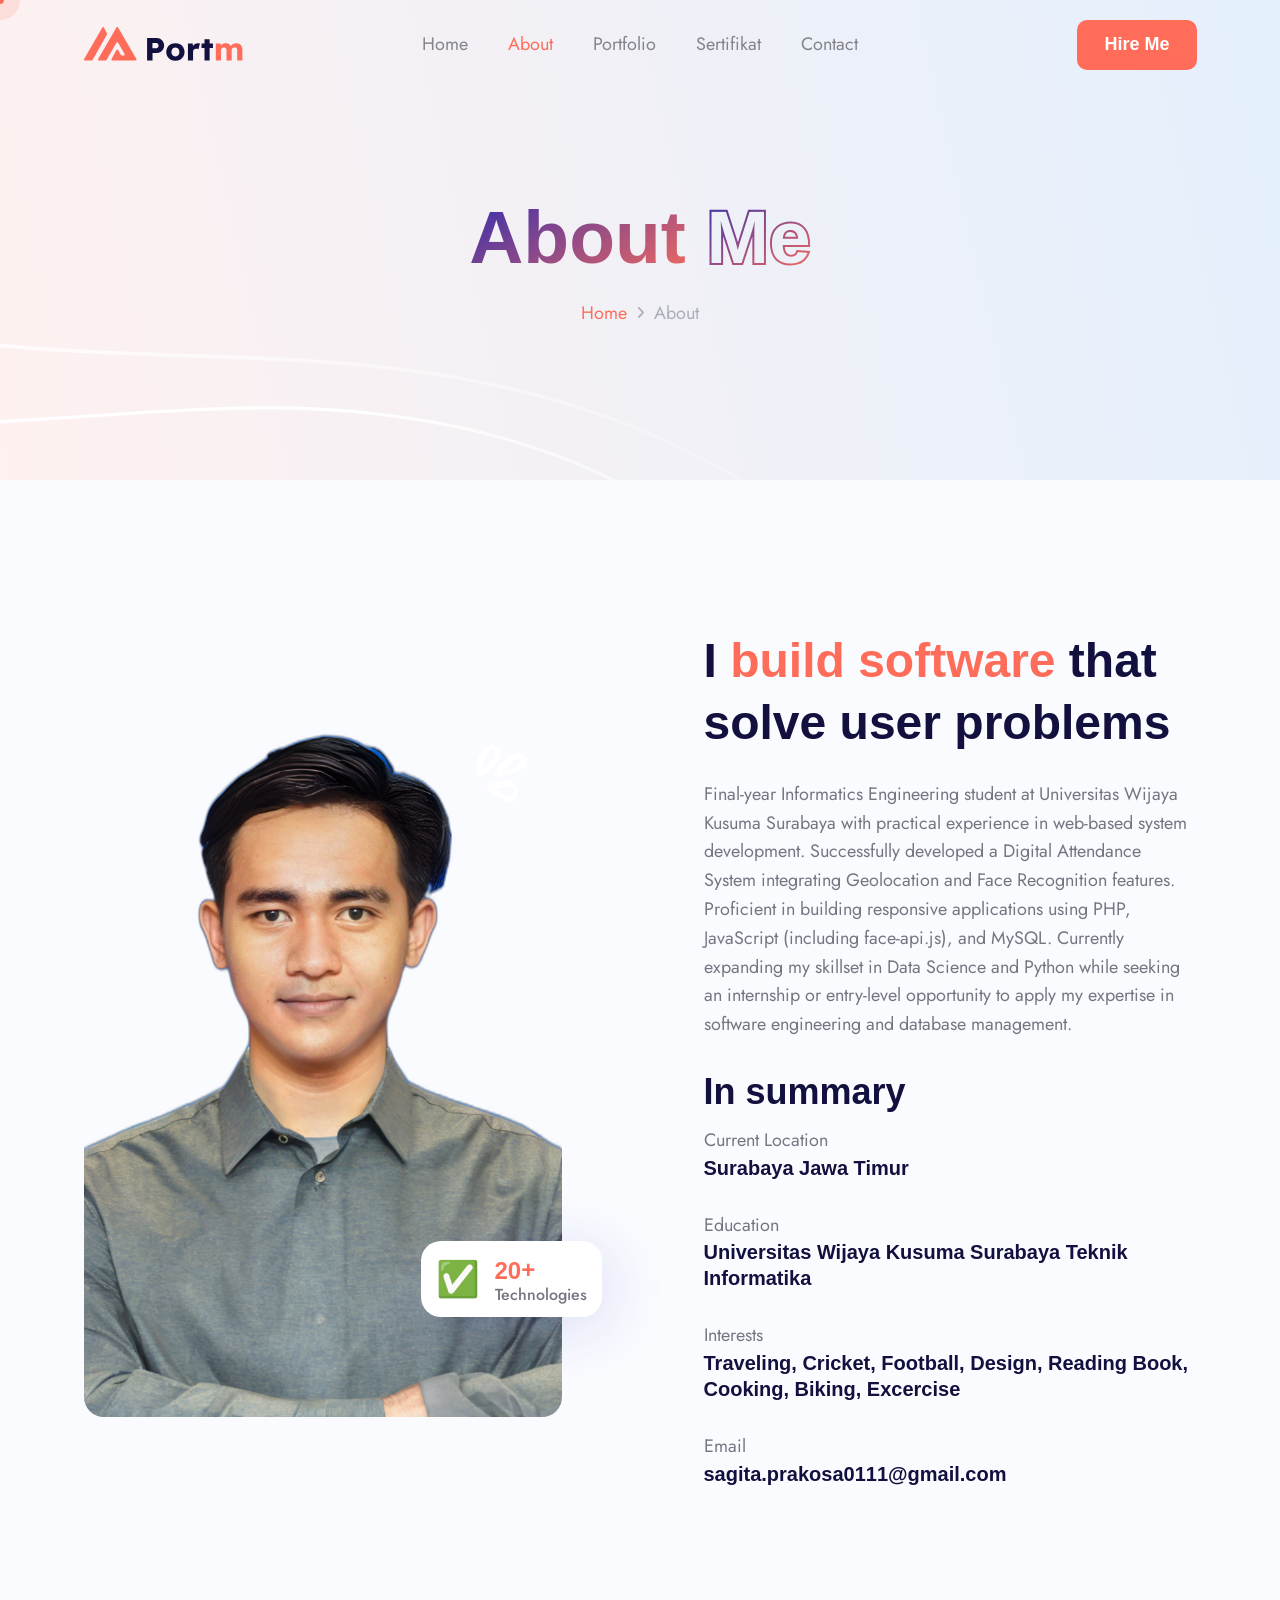
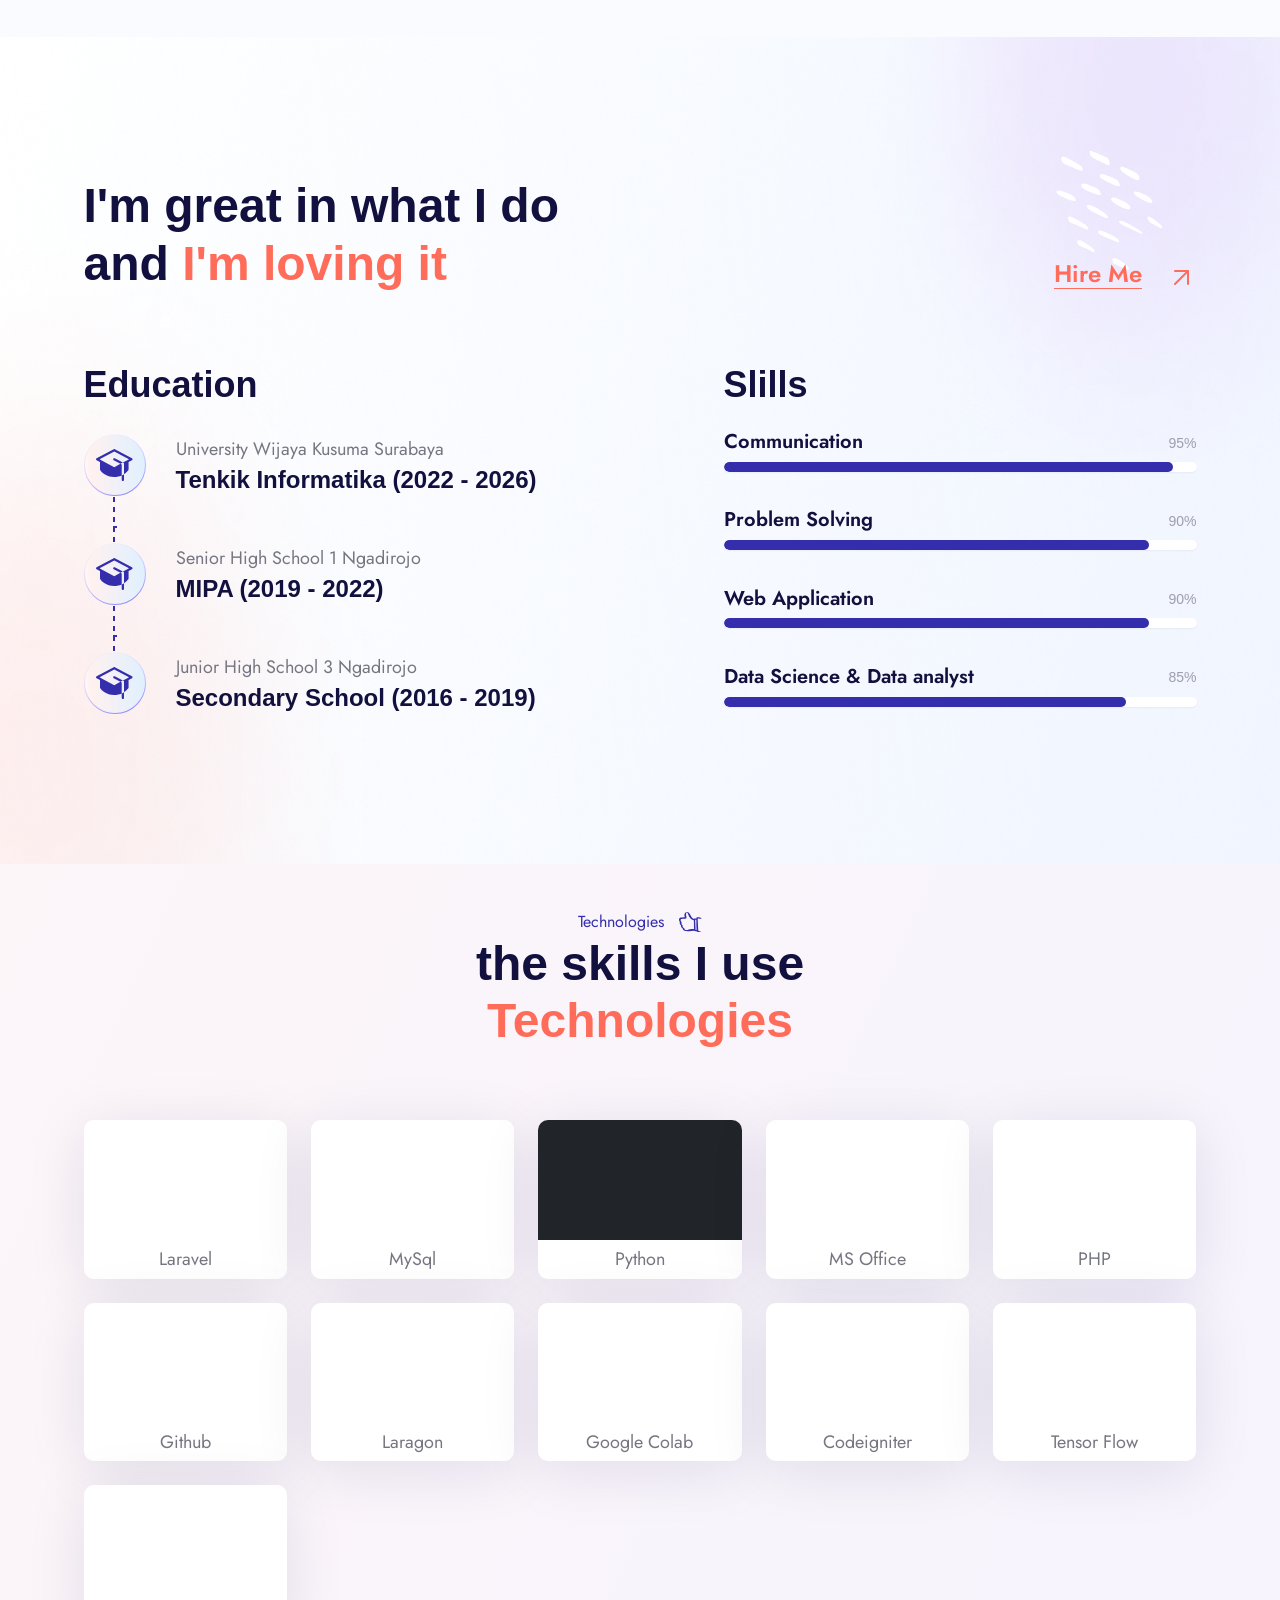
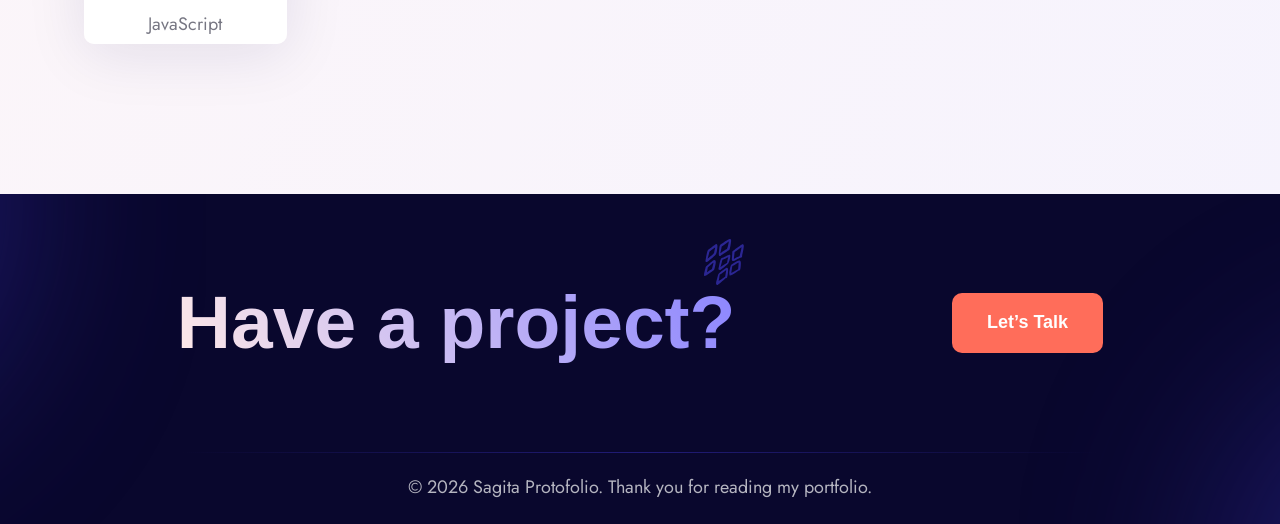
==== about-v2.html @ 810d2518 "Fix upload portofolio final" ====
<!DOCTYPE html>
<html class="no-js" lang="en">
<head>
  <!-- Meta Tags -->
  <meta charset="utf-8">
  <meta http-equiv="x-ua-compatible" content="ie=edge">
  <meta name="viewport" content="width=device-width, initial-scale=1">
  <meta name="author" content="Laralink">
  <!-- Favicon Icon -->
  <link rel="icon" href="assets/img/favicon.png">
  <!-- Site Title -->
  <title>Portm - About Me Developer</title>
  <link rel="stylesheet" href="assets/css/plugins/bootstrap.min.css">
  <link rel="stylesheet" href="assets/css/plugins/fontawesome.min.css">
  <link rel="stylesheet" href="assets/css/plugins/odometer-theme-default.css">
  <link rel="stylesheet" href="assets/css/plugins/select2.min.css">
  <link rel="stylesheet" href="assets/css/plugins/animate.css">
  <link rel="stylesheet" href="assets/css/style.css">
</head>

<body>
  <div class="cs_preloader cs_center">
    <div class="cs_preloader_in"></div>
  </div>
  <!-- Start Header Section -->
  <header class="cs_site_header cs_style_1 cs_sticky_header cs_color_2">
    <div class="cs_main_header">
      <div class="container">
        <div class="cs_main_header_in">
          <div class="cs_main_header_left">
            <a class="cs_site_branding" href="index.html">
              <img src="assets/img/logo2.svg" alt="Logo">
            </a>
          </div>
          <div class="cs_main_header_center">
            <div class="cs_nav">
              <ul class="cs_nav_list">
                <li class="menu-item-has-children"><a href="index.html">Home</a>
                  
                </li>
                <li class="active menu-item-has-children"><a href="about-v2.html">About</a>
                  
                </li>
                <li class="menu-item-has-children"><a href="portfolio.html">Portfolio</a>
                 
                </li>
                
                <li class="menu-item-has-children"><a href="blog.html">Sertifikat</a>
                  
                </li>
                <li> <a href="contact.html">Contact</a></li>
              </ul>
            </div>
          </div>
          <div class="cs_main_header_right">
            <a href="contact.html" class="cs_btn cs_style_1 cs_primary_font"><span>Hire Me</span></a>
          </div>
        </div>
      </div>
    </div>
  </header>
  <!-- End Header Section -->

  <!-- Main content inside start-->
  <main>
    <!-- Start Hero Section -->
    <section class="cs_hero cs_style_3 cs_filled_bg cs_center text-center" data-src="assets/img/bg/hero_bg_4.svg">
      <div class="container">
        <div class="cs_height_45 cs_height_lg_45"></div>
        <h1 class="cs_hero_title cs_font_92 cs_black wow fadeInUp" data-wow-duration="0.8s" data-wow-delay="0.2s"><span class="cs_gradient_text">About </span><span
            class="cs_gradient_border_text">Me</span></h1>
        <ol class="breadcrumb">
          <li class="breadcrumb-item"><a href="index.html">Home</a></li>
          <li class="breadcrumb-item active">About</li>
        </ol>
      </div>
    </section>
    <!-- Start Hero Section -->

    <!-- Start About Section -->
    <section class="position-relative">
      <div class="cs_height_150 cs_height_lg_80"></div>
      <div class="container">
        <div class="row align-items-center">
          <div class="col-lg-6">
            <div class="cs_pr_65">
              <div class="cs_image_box cs_style_3 position-relative">
                <div class="cs_imagebox_shape_about_2 position-absolute">
                  <img src="assets/img/about_shape_3.svg" alt="">
                </div>
                <div class="cs_image_wrap cs_radius_20 overflow-hidden">
                  <img class="w-100" src="assets/img/hero/sagita.png" width="390" height="550" alt="about_2_image">
                </div>
                <div
                  class="cs_happy_client position-absolute cs_white_bg d-flex align-items-center cs_radius_20 cs_gap_15">
                  <p class="mb-0 cs_emoji_text">✅</p>
                  <div>
                    <h3 class="mb-0 cs_font_24 cs_semi_bold cs_accent_color">
                      <span class="odometer" data-count-to="20"></span>+
                    </h3>
                    <p class="mb-0 cs_font_16 cs_medium">Technologies</p>
                  </div>
                </div>
              </div>
            </div>
            <div class="cs_height_lg_40"></div>
          </div>
          <div class="col-lg-6">
            <div class="cs_about cs_style_1 cs_pl_50">
              <h3 class="cs_about_title cs_font_48 cs_semi_bold">I <span class="cs_accent_color">build software</span>
                that solve user problems</h3>
              <p class="cs_about_text">Final-year Informatics Engineering student at Universitas Wijaya Kusuma Surabaya with practical experience in web-based system development. Successfully developed a Digital Attendance System integrating Geolocation and Face Recognition features. 
                  Proficient in building responsive applications using PHP, JavaScript (including face-api.js), and MySQL.
                  Currently expanding my skillset in Data Science and Python while seeking an internship or entry-level opportunity to apply my expertise in software engineering and database management. </p>
              <h4 class="cs_about_subtitle cs_font_36 cs_semi_bold">In summary</h4>
              <ul class="cs_mp_0 cs_about_summary_list">
                <li>
                  <p class="m-0 text-capitalize">current location</p>
                  <h5 class="cs_font_20 m-0 cs_semi_bold">Surabaya Jawa Timur</h5>
                </li>
                <li>
                  <p class="m-0 text-capitalize">Education</p>
                  <h5 class="cs_font_20 m-0 cs_semi_bold">Universitas Wijaya Kusuma Surabaya Teknik Informatika</h5>
                </li>
                <li>
                  <p class="m-0 text-capitalize">Interests</p>
                  <h5 class="cs_font_20 m-0 cs_semi_bold">Traveling, Cricket, Football, Design, Reading Book, Cooking, Biking, Excercise</h5>
                </li>
                <li>
                  <p class="m-0 text-capitalize">email</p>
                  <h5 class="cs_font_20 m-0 cs_semi_bold wow fadeInLeft" data-wow-duration="0.8s" data-wow-delay="0.2s">sagita.prakosa0111@gmail.com</h5>
                </li>
              </ul>
            </div>
          </div>
        </div>
      </div>
      <div class="cs_height_150 cs_height_lg_80"></div>
    </section>
    <!-- End About Section -->

    <!-- Start Slill and Education Section -->
    <section class="cs_100_bg position-relative" data-src="assets/img/bg/ed_and_skill_bg.png">
      <div class="cs_slill_shape_1 position-absolute">
        <img src="assets/img/skills_shape_1.svg" alt="skill and education ">
      </div>
      <div class="cs_height_140 cs_height_lg_80"></div>
      <div class="container">
        <div>
          <div class="d-lg-flex justify-content-between">
            <div class="cs_section_heading cs_style_1">
              <h2 class="cs_section_title cs_font_48 cs_semi_bold wow fadeInUp" data-wow-duration="0.8s" data-wow-delay="0.2s">I'm great in what I do<br> and <span
                  class="cs_accent_color">I'm loving it</span>
              </h2>
            </div>
            <div class="align-self-end">
              <div class="cs_height_25 cs_height_lg_25"></div>
              <a class="cs_portfolio_text_btn d-inline-flex cs_gap_25 align-items-center cs_font_24 cs_accent_color cs_semi_bold"
                href="contact.html">
                <span class="cs_text_btn">Hire Me</span>
                <span class="cs_circle_btn cs_style_1 cs_accent_color cs_center rounded-circle">
                  <svg width="15" height="15" viewBox="0 0 15 15" fill="none" xmlns="http://www.w3.org/2000/svg">
                    <path d="M1 14L14 1" stroke="currentColor" stroke-width="2" stroke-linecap="round"
                      stroke-linejoin="round" />
                    <path d="M1 1H14V14" stroke="currentColor" stroke-width="2" stroke-linecap="round"
                      stroke-linejoin="round" />
                  </svg>
                  <svg width="15" height="15" viewBox="0 0 15 15" fill="none" xmlns="http://www.w3.org/2000/svg">
                    <path d="M1 14L14 1" stroke="currentColor" stroke-width="2" stroke-linecap="round"
                      stroke-linejoin="round" />
                    <path d="M1 1H14V14" stroke="currentColor" stroke-width="2" stroke-linecap="round"
                      stroke-linejoin="round" />
                  </svg>
                </span>
              </a>
            </div>
          </div>
          <div class="cs_height_70 cs_height_lg_40"></div>
        </div>
        <div class="row">
          <div class="col-lg-6">
            <div class="cs_education_wrap">
              <h3 class="cs_font_36 mb-0">Education</h3>
              <div class="cs_height_25 cs_height_lg_15"></div>
              <div class="cs_iconbox cs_style_3 d-flex align-items-center">
                <div class="cs_iconbox_icon cs_accent_color_2 cs_filled_bg cs_center"
                  data-src="assets/img/bg/iconbox_bg_3.svg">
                  <svg width="37" height="32" viewBox="0 0 37 32" fill="none" xmlns="http://www.w3.org/2000/svg">
                    <path
                      d="M25.7148 26.5142C26.5064 26.1679 27.2705 25.762 28.0006 25.2999V30.8571C28.0006 31.1602 27.8802 31.4509 27.6659 31.6653C27.4515 31.8796 27.1608 32 26.8577 32C26.5546 32 26.2639 31.8796 26.0496 31.6653C25.8353 31.4509 25.7148 31.1602 25.7148 30.8571V26.5142ZM17.2719 9.74253C17.1334 10.0126 17.1052 10.3258 17.1932 10.6163C17.2811 10.9068 17.4783 11.1518 17.7433 11.2997L24.4291 14.8569L26.8577 13.5569L18.829 9.2711C18.559 9.13267 18.2457 9.10445 17.9553 9.19239C17.6648 9.28033 17.4198 9.47755 17.2719 9.74253ZM35.9721 9.2711L18.829 0.128104C18.6605 0.0438581 18.4746 0 18.2862 0C18.0977 0 17.9119 0.0438581 17.7433 0.128104L0.600192 9.2711C0.418457 9.37089 0.266872 9.51768 0.161288 9.69611C0.0557045 9.87454 0 10.0781 0 10.2854C0 10.4927 0.0557045 10.6962 0.161288 10.8747C0.266872 11.0531 0.418457 11.1999 0.600192 11.2997L4.00024 13.0997V20.2141C3.99809 20.7046 4.15889 21.182 4.45739 21.5713C5.58598 23.0856 9.9289 27.9999 18.2862 27.9999C20.8397 28.0212 23.3697 27.5104 25.7148 26.4999V15.5426L24.4291 14.8569L18.2862 18.1284L5.68598 11.414L3.57166 10.2854L18.2862 2.44242L33.0007 10.2854L30.8863 11.414L26.8577 13.5569L27.4006 13.8426C27.5938 13.9542 27.7521 14.1174 27.8577 14.314C27.9527 14.4791 28.0021 14.6665 28.0006 14.8569V25.2999C29.5792 24.3068 30.9717 23.0448 32.1149 21.5713C32.4134 21.182 32.5742 20.7046 32.5721 20.2141V13.0997L35.9721 11.2997C36.1539 11.1999 36.3055 11.0531 36.411 10.8747C36.5166 10.6962 36.5723 10.4927 36.5723 10.2854C36.5723 10.0781 36.5166 9.87454 36.411 9.69611C36.3055 9.51768 36.1539 9.37089 35.9721 9.2711Z"
                      fill="currentColor" />
                  </svg>
                </div>
                <div class="cs_iconbox_info">
                  <p class="cs_iconbox_text mb-0">University Wijaya Kusuma Surabaya </p>
                  <h3 class="cs_iconbox_title cs_font_24 cs_semi_bold mb-0">Tenkik Informatika (2022 - 2026)</h3>
                </div>
              </div>
              <div class="cs_iconbox cs_style_3 d-flex align-items-center">
                <div class="cs_iconbox_icon cs_accent_color_2 cs_filled_bg cs_center"
                  data-src="assets/img/bg/iconbox_bg_3.svg">
                  <svg width="37" height="32" viewBox="0 0 37 32" fill="none" xmlns="http://www.w3.org/2000/svg">
                    <path
                      d="M25.7148 26.5142C26.5064 26.1679 27.2705 25.762 28.0006 25.2999V30.8571C28.0006 31.1602 27.8802 31.4509 27.6659 31.6653C27.4515 31.8796 27.1608 32 26.8577 32C26.5546 32 26.2639 31.8796 26.0496 31.6653C25.8353 31.4509 25.7148 31.1602 25.7148 30.8571V26.5142ZM17.2719 9.74253C17.1334 10.0126 17.1052 10.3258 17.1932 10.6163C17.2811 10.9068 17.4783 11.1518 17.7433 11.2997L24.4291 14.8569L26.8577 13.5569L18.829 9.2711C18.559 9.13267 18.2457 9.10445 17.9553 9.19239C17.6648 9.28033 17.4198 9.47755 17.2719 9.74253ZM35.9721 9.2711L18.829 0.128104C18.6605 0.0438581 18.4746 0 18.2862 0C18.0977 0 17.9119 0.0438581 17.7433 0.128104L0.600192 9.2711C0.418457 9.37089 0.266872 9.51768 0.161288 9.69611C0.0557045 9.87454 0 10.0781 0 10.2854C0 10.4927 0.0557045 10.6962 0.161288 10.8747C0.266872 11.0531 0.418457 11.1999 0.600192 11.2997L4.00024 13.0997V20.2141C3.99809 20.7046 4.15889 21.182 4.45739 21.5713C5.58598 23.0856 9.9289 27.9999 18.2862 27.9999C20.8397 28.0212 23.3697 27.5104 25.7148 26.4999V15.5426L24.4291 14.8569L18.2862 18.1284L5.68598 11.414L3.57166 10.2854L18.2862 2.44242L33.0007 10.2854L30.8863 11.414L26.8577 13.5569L27.4006 13.8426C27.5938 13.9542 27.7521 14.1174 27.8577 14.314C27.9527 14.4791 28.0021 14.6665 28.0006 14.8569V25.2999C29.5792 24.3068 30.9717 23.0448 32.1149 21.5713C32.4134 21.182 32.5742 20.7046 32.5721 20.2141V13.0997L35.9721 11.2997C36.1539 11.1999 36.3055 11.0531 36.411 10.8747C36.5166 10.6962 36.5723 10.4927 36.5723 10.2854C36.5723 10.0781 36.5166 9.87454 36.411 9.69611C36.3055 9.51768 36.1539 9.37089 35.9721 9.2711Z"
                      fill="currentColor" />
                  </svg>
                </div>
                <div class="cs_iconbox_info">
                  <p class="cs_iconbox_text mb-0">Senior High School 1 Ngadirojo</p>
                  <h3 class="cs_iconbox_title cs_font_24 cs_semi_bold mb-0">MIPA (2019 - 2022)</h3>
                </div>
              </div>
              <div class="cs_iconbox cs_style_3 d-flex align-items-center">
                <div class="cs_iconbox_icon cs_accent_color_2 cs_filled_bg cs_center"
                  data-src="assets/img/bg/iconbox_bg_3.svg">
                  <svg width="37" height="32" viewBox="0 0 37 32" fill="none" xmlns="http://www.w3.org/2000/svg">
                    <path
                      d="M25.7148 26.5142C26.5064 26.1679 27.2705 25.762 28.0006 25.2999V30.8571C28.0006 31.1602 27.8802 31.4509 27.6659 31.6653C27.4515 31.8796 27.1608 32 26.8577 32C26.5546 32 26.2639 31.8796 26.0496 31.6653C25.8353 31.4509 25.7148 31.1602 25.7148 30.8571V26.5142ZM17.2719 9.74253C17.1334 10.0126 17.1052 10.3258 17.1932 10.6163C17.2811 10.9068 17.4783 11.1518 17.7433 11.2997L24.4291 14.8569L26.8577 13.5569L18.829 9.2711C18.559 9.13267 18.2457 9.10445 17.9553 9.19239C17.6648 9.28033 17.4198 9.47755 17.2719 9.74253ZM35.9721 9.2711L18.829 0.128104C18.6605 0.0438581 18.4746 0 18.2862 0C18.0977 0 17.9119 0.0438581 17.7433 0.128104L0.600192 9.2711C0.418457 9.37089 0.266872 9.51768 0.161288 9.69611C0.0557045 9.87454 0 10.0781 0 10.2854C0 10.4927 0.0557045 10.6962 0.161288 10.8747C0.266872 11.0531 0.418457 11.1999 0.600192 11.2997L4.00024 13.0997V20.2141C3.99809 20.7046 4.15889 21.182 4.45739 21.5713C5.58598 23.0856 9.9289 27.9999 18.2862 27.9999C20.8397 28.0212 23.3697 27.5104 25.7148 26.4999V15.5426L24.4291 14.8569L18.2862 18.1284L5.68598 11.414L3.57166 10.2854L18.2862 2.44242L33.0007 10.2854L30.8863 11.414L26.8577 13.5569L27.4006 13.8426C27.5938 13.9542 27.7521 14.1174 27.8577 14.314C27.9527 14.4791 28.0021 14.6665 28.0006 14.8569V25.2999C29.5792 24.3068 30.9717 23.0448 32.1149 21.5713C32.4134 21.182 32.5742 20.7046 32.5721 20.2141V13.0997L35.9721 11.2997C36.1539 11.1999 36.3055 11.0531 36.411 10.8747C36.5166 10.6962 36.5723 10.4927 36.5723 10.2854C36.5723 10.0781 36.5166 9.87454 36.411 9.69611C36.3055 9.51768 36.1539 9.37089 35.9721 9.2711Z"
                      fill="currentColor" />
                  </svg>
                </div>
                <div class="cs_iconbox_info">
                  <p class="cs_iconbox_text mb-0">Junior High School 3 Ngadirojo</p>
                  <h3 class="cs_iconbox_title cs_font_24 cs_semi_bold mb-0">Secondary School (2016 - 2019)</h3>
                </div>
              </div>
            </div>
            <div class="cs_height_lg_40"></div>
          </div>
          
          <div class="col-lg-6">
            <div class="cs_slill_wrap cs_pl_70">
              <h3 class="cs_font_36 mb-0">Slills</h3>
              <div class="cs_height_25 cs_height_lg_15"></div>
              <div class="cs_progressbar cs_style_2">
                <div class="label cs_font_20 cs_semi_bold">Communication</div>
                <h3 class="cs_progressbar_head cs_ternary_color cs_normal cs_font_14 text-end">95%</h3>
                <div class="cs_progress" data-progress="95">
                  <div class="cs_progress_in"></div>
                </div>
              </div>
              <div class="cs_progressbar cs_style_2">
                <div class="label cs_font_20 cs_semi_bold">Problem Solving</div>
                <h3 class="cs_progressbar_head cs_ternary_color cs_normal cs_font_14 text-end">90%</h3>
                <div class="cs_progress" data-progress="90">
                  <div class="cs_progress_in"></div>
                </div>
              </div>
              <div class="cs_progressbar cs_style_2">
                <div class="label cs_font_20 cs_semi_bold">Web Application</div>
                <h3 class="cs_progressbar_head cs_ternary_color cs_normal cs_font_14 text-end">90%</h3>
                <div class="cs_progress" data-progress="90">
                  <div class="cs_progress_in"></div>
                </div>
              </div>
              <div class="cs_progressbar cs_style_2">
                <div class="label cs_font_20 cs_semi_bold">Data Science & Data analyst</div>
                <h3 class="cs_progressbar_head cs_ternary_color cs_normal cs_font_14 text-end">85%</h3>
                <div class="cs_progress" data-progress="85">
                  <div class="cs_progress_in"></div>
                </div>
              </div>
            </div>
          </div>
        </div>
      </div>
      <div class="cs_height_150 cs_height_lg_80"></div>
    </section>
    <!-- End Slill and Education Section -->

    <!-- Start Testimonial Section -->
    <!-- <section class="position-relative">
      <div class="cs_height_145 cs_height_lg_80"></div>
      <div class="container">
        <div class="d-md-flex justify-content-between">
          <div class="cs_section_heading cs_style_1">
            <p class="cs_section_subtitle cs_accent_color_2 cs_font_16 wow fadeInLeft" data-wow-duration="0.8s" data-wow-delay="0.2s">
              <span>Testmonials</span>
              <svg width="21" height="20" viewBox="0 0 21 20" fill="none" xmlns="http://www.w3.org/2000/svg">
                <path fill-rule="evenodd" clip-rule="evenodd"
                  d="M6.32185 0.162195C5.92711 0.458249 6.20673 1.29707 6.83174 1.70825C7.35805 2.05365 9.61133 2.16878 11.2561 1.95496C15.7627 1.34641 18.2298 2.57997 17.9831 5.2938C17.6377 9.27408 17.5719 12.0866 17.8186 13.4353C18.0982 14.9978 18.0653 14.8826 17.539 14.4879C17.0292 14.1096 15.8614 13.3366 15.2035 12.9254C14.6607 12.5965 13.7232 12.1195 13.5423 12.728C13.2462 13.7313 12.358 15.2774 11.5686 16.33C9.77579 18.7149 6.32185 19.2577 3.36131 18.7478C2.11131 18.534 2.07841 18.1063 2.12775 17.1688C2.29223 13.8136 2.52246 4.86616 2.9172 2.97471C3.11457 2.02076 3.34485 1.85628 4.08498 1.64246C5.38433 1.28062 4.4962 0.655619 2.96659 0.836541C1.89751 0.968121 1.28895 1.36286 0.910659 2.76089C0.334999 4.9484 0.400789 8.92867 0.0060502 17.0702C-0.0926344 18.9781 1.02579 19.636 2.63764 19.8004C3.59159 19.8991 5.03895 19.932 7.47317 19.9649C10.4995 19.9978 12.0126 20.0471 13.0324 19.8991C14.1837 19.7346 14.6936 19.3235 16.0588 18.4188C20.368 15.5241 20.2035 15.7873 20.2199 11.9714C20.2528 3.22142 19.0357 0.984568 14.0686 0.754304C12.6212 0.688514 11.2232 0.524037 10.6969 0.37601C9.3153 -0.00228091 6.71659 -0.133858 6.32185 0.162195ZM9.24946 4.83327C8.0488 4.93195 7.63768 5.82011 8.65742 6.09972C9.49624 6.32998 13.7067 6.37932 15.1048 6.2313C15.96 6.13261 15.6146 5.52406 14.9238 5.228C13.9041 4.78392 11.8153 4.61945 9.24946 4.83327ZM7.17715 8.18854C4.34819 8.32012 5.08831 9.09315 6.33831 9.33986C8.87122 9.83328 15.5982 9.89908 15.5982 9.24118C15.5982 8.33657 12.3745 7.94183 7.17715 8.18854ZM7.19353 13.6984C8.3613 13.6655 10.6969 13.4682 11.1245 13.3366C11.8647 13.1063 10.8449 12.3168 9.56203 12.1359C7.83504 11.8892 7.11129 11.8234 6.70011 11.8563C4.52905 11.9714 5.483 13.7478 7.19353 13.6984ZM17.8021 15.5405C17.6048 15.6886 15.7133 17.5965 13.4436 18.5504C12.5883 18.9123 12.1442 18.8629 12.7034 18.1392C13.1475 17.3333 14.6772 13.9287 15.0555 13.9287C15.2693 13.9451 17.8021 15.5405 17.8021 15.5405Z"
                  fill="currentColor" />
              </svg>

            </p>
            <h2 class="cs_section_title cs_font_48 cs_semi_bold">What <span class="cs_accent_color">my client</span>
              have<br>to say <span class="cs_accent_color_2">about me</span>
            </h2>
          </div>
          <div class="align-self-end">
            <div class="cs_height_25 cs_height_lg_25"></div>
            <a class="cs_portfolio_text_btn d-inline-flex cs_gap_25 align-items-center cs_font_24 cs_accent_color cs_semi_bold"
              href="testimonial.html">
              <span class="cs_text_btn">View All Project</span>
              <span class="cs_circle_btn cs_style_1 cs_accent_color cs_center rounded-circle">
                <svg width="15" height="15" viewBox="0 0 15 15" fill="none" xmlns="http://www.w3.org/2000/svg">
                  <path d="M1 14L14 1" stroke="currentColor" stroke-width="2" stroke-linecap="round"
                    stroke-linejoin="round" />
                  <path d="M1 1H14V14" stroke="currentColor" stroke-width="2" stroke-linecap="round"
                    stroke-linejoin="round" />
                </svg>
                <svg width="15" height="15" viewBox="0 0 15 15" fill="none" xmlns="http://www.w3.org/2000/svg">
                  <path d="M1 14L14 1" stroke="currentColor" stroke-width="2" stroke-linecap="round"
                    stroke-linejoin="round" />
                  <path d="M1 1H14V14" stroke="currentColor" stroke-width="2" stroke-linecap="round"
                    stroke-linejoin="round" />
                </svg>
              </span>
            </a>
          </div>
        </div>
        <div class="cs_height_70 cs_height_lg_40"></div>
        <div class="row cs_gap_70">
          <div class="col-lg-6">
            <div class="cs_testimonial cs_style_2 cs_radius_20 cs_white_bg cs_transition_3 cs_transform_up_hover_3">
              <div class="cs_testimonial_in">
                <div class="cs_testimonial_img overflow-hidden">
                  <img class="h-100 w-100" src="assets/img/testmonial/a4.jpg" alt="avaterImg">
                </div>
                <div class="cs_testimonial_info">
                  <img class="cs_testimonial_quote" src="assets/img/icon/Quote.svg" alt="Testmonial Quote">
                  <p class="cs_testimonial_text">Lorem ipsum dolor sit amet, consectetuer adipiscing elit. Aenean
                    commodo ligula eget dolor. Aenean massa. Cum sociis natoque </p>
                  <div class="cs_testimonial_author">
                    <div class="cs_author_name cs_font_20 cs_semi_bold">Jonathon Doe</div>
                    <div class="cs_author_designation cs_font_16">Business Owner</div>
                  </div>
                </div>
              </div>
            </div>
          </div>
          <div class="col-lg-6">
            <div class="cs_testimonial cs_style_2 cs_radius_20 cs_white_bg cs_transition_3 cs_transform_up_hover_3">
              <div class="cs_testimonial_in">
                <div class="cs_testimonial_img overflow-hidden">
                  <img class="h-100 w-100" src="assets/img/testmonial/a5.jpg" alt="avaterImg">
                </div>
                <div class="cs_testimonial_info">
                  <img class="cs_testimonial_quote" src="assets/img/icon/Quote.svg" alt="Testmonial Quote">
                  <p class="cs_testimonial_text">Lorem ipsum dolor sit amet, consectetuer adipiscing elit. Aenean
                    commodo ligula eget dolor. Aenean massa. Cum sociis natoque </p>
                  <div class="cs_testimonial_author">
                    <div class="cs_author_name cs_font_20 cs_semi_bold">Ruki-Yead</div>
                    <div class="cs_author_designation cs_font_16">WordPress Developer</div>
                  </div>
                </div>
              </div>
            </div>
          </div>
        </div>
      </div>
      <div class="cs_height_125 cs_height_lg_55"></div>
    </section> -->
    <!-- End Testimonial Section -->

    <!-- Start skill Section -->
    <section class="cs_filled_bg" data-src="assets/img/bg/brands_bg_1.svg">
      <div class="cs_height_45 cs_height_lg_80"></div>
      <div class="container">
        <div class="cs_section_heading cs_style_1 text-center">
          <p class="cs_section_subtitle cs_center cs_accent_color_2 cs_font_16 wow fadeInUp" data-wow-duration="0.8s" data-wow-delay="0.2s">
            <span>Technologies</span>
            <svg width="23" height="20" viewBox="0 0 23 20" fill="none" xmlns="http://www.w3.org/2000/svg">
              <path fill-rule="evenodd" clip-rule="evenodd"
                d="M5.63864 4.46024C5.74235 4.77137 5.82303 5.07098 5.82303 5.12859C5.82303 5.17469 5.43122 5.22079 4.94724 5.22079C4.20975 5.22079 2.4006 5.42821 1.50178 5.6241C1.19065 5.69324 0.418574 6.30397 0.165061 6.69576C-0.249779 7.31802 0.176573 9.39223 0.787309 9.71488C0.983206 9.81859 0.994774 9.85315 0.833448 10.1643C0.418608 10.9594 0.718203 12.1578 1.57093 13.0797C1.98577 13.5291 2.0434 13.6559 2.0434 14.1283C2.0434 14.8428 2.36603 15.4305 3.11504 16.1103C3.48379 16.4445 3.77188 16.8132 3.81798 17.0091C4.30196 18.9912 7.36716 19.7056 12.23 18.9681C14.8458 18.5763 14.8804 18.5648 15.1108 18.7953C15.4796 19.141 15.929 19.2677 16.7586 19.2677C17.4501 19.2677 17.5538 19.3023 17.7612 19.5673C18.0608 19.9476 18.8444 20.0859 19.8354 19.9476C20.2157 19.89 20.7342 19.8439 20.9993 19.8439C21.7368 19.8439 21.9903 19.5904 21.6331 19.2216C21.3795 18.9566 21.2643 18.922 20.4807 18.922C19.1671 18.922 19.2592 19.3138 18.9712 12.6994C18.902 11.2129 18.8213 9.27699 18.7752 8.40122C18.683 6.44226 18.5563 6.56902 20.6074 6.6612C22.382 6.74187 22.7277 6.6612 22.3359 6.22331C21.8519 5.68171 20.3309 5.33602 18.4756 5.33602H18.0838C17.9225 5.33602 17.7727 5.40516 17.669 5.52039C17.5653 5.63562 17.5077 5.78542 17.5077 5.94675C17.5192 6.20026 17.5307 6.41921 17.5307 6.38464L16.1479 6.40768C14.7882 6.43073 14.7651 6.43073 14.7767 6.68424C14.7882 7.02994 14.6845 7.01841 13.8894 6.53443C13.1634 6.09655 12.8523 5.65867 11.2505 2.82393C10.7089 1.85597 10.248 1.18762 9.83312 0.73821C8.18528 -1.05943 4.40565 0.519258 5.63864 4.46024ZM8.32361 0.807347C8.65779 1.07238 9.02653 1.83292 9.41833 3.07744C10.225 5.63562 12.0341 7.47936 14.5347 8.28599L14.8804 8.40122C14.9034 9.12719 15.0187 14.9349 15.0532 17.0437L13.9239 17.1129C12.7716 17.1935 9.56813 17.6545 8.55408 17.8964C7.02147 18.2537 5.25839 17.4355 5.25839 16.3754C5.25839 16.191 5.20078 16.0412 5.14316 16.0412C4.38262 16.0412 3.21878 14.0822 3.65666 13.5521C3.7258 13.4715 3.58751 13.2756 3.29943 12.9875C2.56194 12.2846 2.45821 11.9965 2.53888 10.8326C2.60802 9.86468 2.59652 9.83011 2.33148 9.64573C1.55942 9.13871 1.4096 7.53697 2.08948 7.09908C2.26233 6.98385 3.13807 6.85709 4.70524 6.70728C7.88568 6.40768 7.68978 6.63815 7.18276 3.81493C6.74487 1.55636 7.3326 0.0122374 8.32361 0.807347ZM17.6114 18.0001C17.5998 18.0001 16.5628 18.0001 16.5973 18.0001L16.1709 7.62915C16.194 7.62915 17.3579 7.62915 17.3118 7.62915C17.4616 13.2641 17.2657 11.0285 17.6114 18.0001Z"
                fill="#342EAD" />
            </svg>
          </p>
          <h2 class="cs_section_title cs_font_48 cs_semi_bold">the skills I use<br> <span
              class="cs_accent_color">Technologies</span>
          </h2>
          <div class="cs_height_70 cs_height_lg_40"></div>
        </div>
        <div class="cs_brands cs_style_1 cs_type_1">
          <div class="cs_brand overflow-hidden cs_radius_10 text-center">
            <div class="cs_brand_logo_wrap cs_center bg-white">
              <img class="cs_brand_logo" src="https://encrypted-tbn0.gstatic.com/images?q=tbn:ANd9GcTlisPOLTNR2wGvL2ylwSlwD95Wu6dcQtXEng&s" alt="">
            </div>
            <p class="m-0 cs_white_bg">Laravel</p>
          </div>
          <div class="cs_brand overflow-hidden cs_radius_10 text-center">
            <div class="cs_brand_logo_wrap cs_center bg-white">
              <img class="cs_brand_logo" src="https://upload.wikimedia.org/wikipedia/id/thumb/a/a9/MySQL.png/250px-MySQL.png" alt="">
            </div>
            <p class="m-0 cs_white_bg">MySql</p>
          </div>
          <div class="cs_brand overflow-hidden cs_radius_10 text-center">
            <div class="cs_brand_logo_wrap cs_center bg-dark">
              <img class="cs_brand_logo" src="https://upload.wikimedia.org/wikipedia/commons/thumb/f/f8/Python_logo_and_wordmark.svg/1280px-Python_logo_and_wordmark.svg.png" alt="">
            </div>
            <p class="m-0 cs_white_bg">Python</p>
          </div>
          <div class="cs_brand overflow-hidden cs_radius_10 text-center">
            <div class="cs_brand_logo_wrap cs_center bg-white">
              <img class="cs_brand_logo" src="https://eduidea.id/wp-content/uploads/2021/03/Repair-ms-office.png" alt="">
            </div>
            <p class="m-0 cs_white_bg">MS Office</p>
          </div>
          <div class="cs_brand overflow-hidden cs_radius_10 text-center">
            <div class="cs_brand_logo_wrap cs_center bg-white">
              <img class="cs_brand_logo" src="https://upload.wikimedia.org/wikipedia/commons/thumb/2/27/PHP-logo.svg/3840px-PHP-logo.svg.png" alt="">
            </div>
            <p class="m-0 cs_white_bg">PHP</p>
          </div>

          <div class="cs_brand overflow-hidden cs_radius_10 text-center">
            <div class="cs_brand_logo_wrap cs_center bg-white">
              <img class="cs_brand_logo" src="https://allvectorlogo.com/img/2021/12/github-logo-vector.png" alt="">
            </div>
            <p class="m-0 cs_white_bg">Github</p>
          </div>

          <div class="cs_brand overflow-hidden cs_radius_10 text-center">
            <div class="cs_brand_logo_wrap cs_center bg-white">
              <img class="cs_brand_logo" src="https://copysymbol.org/wp-content/uploads/2024/08/laragon_logo1.webp" alt="">
            </div>
            <p class="m-0 cs_white_bg">Laragon</p>
          </div>

          <div class="cs_brand overflow-hidden cs_radius_10 text-center">
            <div class="cs_brand_logo_wrap cs_center bg-white">
              <img class="cs_brand_logo" src="https://algotrading101.com/learn/wp-content/uploads/2021/05/Google-Colab-Guide-e1620759490851.jpg" alt="">
            </div>
            <p class="m-0 cs_white_bg">Google Colab</p>
          </div>

          <div class="cs_brand overflow-hidden cs_radius_10 text-center">
            <div class="cs_brand_logo_wrap cs_center bg-white">
              <img class="cs_brand_logo" src="https://encrypted-tbn0.gstatic.com/images?q=tbn:ANd9GcTO4_Kn6lQJcVaJPDveog47wX6XFgEzzngqBQ&s" alt="">
            </div>
            <p class="m-0 cs_white_bg">Codeigniter</p>
          </div>

          <div class="cs_brand overflow-hidden cs_radius_10 text-center">
            <div class="cs_brand_logo_wrap cs_center bg-white">
              <img class="cs_brand_logo" src="https://upload.wikimedia.org/wikipedia/commons/thumb/a/ab/TensorFlow_logo.svg/1280px-TensorFlow_logo.svg.png" alt="">
            </div>
            <p class="m-0 cs_white_bg">Tensor Flow</p>
          </div>

          <div class="cs_brand overflow-hidden cs_radius_10 text-center">
            <div class="cs_brand_logo_wrap cs_center bg-white">
              <img class="cs_brand_logo" src="https://repository-images.githubusercontent.com/657736250/efe020c3-cfc2-41f9-be41-ad581ffc9969" alt="">
            </div>
            <p class="m-0 cs_white_bg">JavaScript</p>
          </div>

          <!-- <div class="cs_brand overflow-hidden cs_radius_10 text-center">
            <div class="cs_brand_logo_wrap cs_center bg-white">
              <img class="cs_brand_logo" src="https://upload.wikimedia.org/wikipedia/commons/thumb/a/ab/TensorFlow_logo.svg/1280px-TensorFlow_logo.svg.png" alt="">
            </div>
            <p class="m-0 cs_white_bg">Tensor Flow</p>
          </div> -->

        </div>
      </div>
      <div class="cs_height_150 cs_height_lg_80"></div>
    </section>
    <!-- End skill Section -->
  </main>
  <!-- Main content inside end-->

  <!-- Start Footer -->
  <footer class="cs_footer cs_style_1 cs_filled_bg position-relative" data-src="assets/img/bg/footer_bg.svg">
    <div class="position-absolute cs_footer_shape_1">
      <img src="assets/img/footer_shape.svg" alt="">
    </div>
    <div class="container">
      <div class="cs_footer_cta">
        <h2 class="cs_font_92 cs_gradient_text_2 cs_semi_bold">Have a project?</h2>
        <a href="contact.html" class="cs_btn cs_style_1 cs_primary_font"><span>Let’s
            Talk</span></a>
      </div>
      <div class="cs_copyright">© 2026 <a href="#">Sagita Protofolio</a>. Thank you for reading my portfolio. </div>
    </div>
  </footer>
  <!-- End Footer -->

  <!-- Script -->
  <script src="assets/js/plugins/jquery-3.6.0.min.js"></script>
  <script src="assets/js/plugins/gsap.min.js"></script>
  <script src="assets/js/plugins/isotope.pkg.min.js"></script>
  <script src="assets/js/plugins/odometer.min.js"></script>
  <script src="assets/js/plugins/wow.min.js"></script>
  <script src="assets/js/main.js"></script>
</body>
</html>
---- assets/css/plugins/odometer-theme-default.css ----
.odometer.odometer-auto-theme, .odometer.odometer-theme-default {
  display: inline-block;
  vertical-align: middle;
  *vertical-align: auto;
  *zoom: 1;
  *display: inline;
  position: relative;
}
.odometer.odometer-auto-theme .odometer-digit, .odometer.odometer-theme-default .odometer-digit {
  display: inline-block;
  vertical-align: middle;
  *vertical-align: auto;
  *zoom: 1;
  *display: inline;
  position: relative;
}
.odometer.odometer-auto-theme .odometer-digit .odometer-digit-spacer, .odometer.odometer-theme-default .odometer-digit .odometer-digit-spacer {
  display: inline-block;
  vertical-align: middle;
  *vertical-align: auto;
  *zoom: 1;
  *display: inline;
  visibility: hidden;
}
.odometer.odometer-auto-theme .odometer-digit .odometer-digit-inner, .odometer.odometer-theme-default .odometer-digit .odometer-digit-inner {
  text-align: left;
  display: block;
  position: absolute;
  top: 0;
  left: 0;
  right: 0;
  bottom: 0;
  overflow: hidden;
}
.odometer.odometer-auto-theme .odometer-digit .odometer-ribbon, .odometer.odometer-theme-default .odometer-digit .odometer-ribbon {
  display: block;
}
.odometer.odometer-auto-theme .odometer-digit .odometer-ribbon-inner, .odometer.odometer-theme-default .odometer-digit .odometer-ribbon-inner {
  display: block;
  -webkit-backface-visibility: hidden;
}
.odometer.odometer-auto-theme .odometer-digit .odometer-value, .odometer.odometer-theme-default .odometer-digit .odometer-value {
  display: block;
  -webkit-transform: translateZ(0);
}
.odometer.odometer-auto-theme .odometer-digit .odometer-value.odometer-last-value, .odometer.odometer-theme-default .odometer-digit .odometer-value.odometer-last-value {
  position: absolute;
}
.odometer.odometer-auto-theme.odometer-animating-up .odometer-ribbon-inner, .odometer.odometer-theme-default.odometer-animating-up .odometer-ribbon-inner {
  -webkit-transition: -webkit-transform 2s;
  -moz-transition: -moz-transform 2s;
  -ms-transition: -ms-transform 2s;
  -o-transition: -o-transform 2s;
  transition: transform 2s;
}
.odometer.odometer-auto-theme.odometer-animating-up.odometer-animating .odometer-ribbon-inner, .odometer.odometer-theme-default.odometer-animating-up.odometer-animating .odometer-ribbon-inner {
  -webkit-transform: translateY(-100%);
  -moz-transform: translateY(-100%);
  -ms-transform: translateY(-100%);
  -o-transform: translateY(-100%);
  transform: translateY(-100%);
}
.odometer.odometer-auto-theme.odometer-animating-down .odometer-ribbon-inner, .odometer.odometer-theme-default.odometer-animating-down .odometer-ribbon-inner {
  -webkit-transform: translateY(-100%);
  -moz-transform: translateY(-100%);
  -ms-transform: translateY(-100%);
  -o-transform: translateY(-100%);
  transform: translateY(-100%);
}
.odometer.odometer-auto-theme.odometer-animating-down.odometer-animating .odometer-ribbon-inner, .odometer.odometer-theme-default.odometer-animating-down.odometer-animating .odometer-ribbon-inner {
  -webkit-transition: -webkit-transform 2s;
  -moz-transition: -moz-transform 2s;
  -ms-transition: -ms-transform 2s;
  -o-transition: -o-transform 2s;
  transition: transform 2s;
  -webkit-transform: translateY(0);
  -moz-transform: translateY(0);
  -ms-transform: translateY(0);
  -o-transform: translateY(0);
  transform: translateY(0);
}

.odometer.odometer-auto-theme, .odometer.odometer-theme-default {
  font-family: "Helvetica Neue", sans-serif;
  line-height: 1.1em;
}
.odometer.odometer-auto-theme .odometer-value, .odometer.odometer-theme-default .odometer-value {
  text-align: center;
}
---- assets/css/style.css ----
/*--------------------------------------------------------------
>> TABLE OF CONTENTS:
----------------------------------------------------------------
1. Typography
2. Spacing
3. General
4. Header
5. Button
6. Preloader
7. Custom Cursor
8. Footer
9. Hero
10. Tab
11. Comments
12. Paginations
13. Iconbox
14. Progressbar
15. About
16. Shape
17. Error page
18. Isotope
19. Section Heading
20. Brand
21. Blog
22. Testimonial
23. Portfolio
24. FunFact
25. Form
26. Catagory
27. Video Popup
--------------------------------------------------------------*/
/*--------------------------------------------------------------
## Basic Color
----------------------------------------------------------------*/
/*--------------------------------------------------------------
1. Typography
----------------------------------------------------------------*/
/* Google Fonts */
@import url("https://fonts.googleapis.com/css2?family=Jost:wght@400;500;600;700&amp;family=Lexend+Deca:wght@400;500;600;700;800&amp;display=swap");
body,
html {
  color: #767682;
  font-family: "Jost", sans-serif;
  font-size: 18px;
  font-weight: 400;
  line-height: 1.666em;
  overflow-x: hidden;
  background-color: #f9fbff;
}

h1,
h2,
h3,
h4,
h5,
h6 {
  clear: both;
  color: #12103e;
  padding: 0;
  margin: 0 0 20px 0;
  font-weight: 600;
  line-height: 1.3em;
  font-family: "Lexend Deca", sans-serif;
}

.cs_primary_font {
  font-family: "Lexend Deca", sans-serif;
}

.cs_secondary_font {
  font-family: "Jost", sans-serif;
}

h1 {
  font-size: 56px;
}

h2 {
  font-size: 42px;
}

h3 {
  font-size: 30px;
}

h4 {
  font-size: 24px;
}

h5 {
  font-size: 18px;
}

h6 {
  font-size: 16px;
}

p {
  margin-bottom: 15px;
  line-height: 1.6em;
}

ul {
  margin: 0 0 25px 0;
  padding-left: 20px;
  list-style: square outside none;
}

ol {
  padding-left: 20px;
  margin-bottom: 25px;
}

dfn,
cite,
em,
i {
  font-style: italic;
}

blockquote {
  margin: 0 15px;
  font-style: italic;
  font-size: 20px;
  line-height: 1.6em;
  margin: 0;
}

address {
  margin: 0 0 15px;
}

img {
  border: 0;
  max-width: 100%;
  height: auto;
}

a {
  color: inherit;
  text-decoration: none;
  -webkit-transition: all 0.3s ease;
  transition: all 0.3s ease;
}

button {
  color: inherit;
  -webkit-transition: all 0.3s ease;
  transition: all 0.3s ease;
}

a:hover {
  text-decoration: none;
  color: #ff6d5a;
}

table {
  width: 100%;
  margin-bottom: 25px;
}
table th {
  font-weight: 600;
  color: #767682;
}
table td,
table th {
  border-top: 1px solid #4d4d4d;
  padding: 11px 10px;
}

dl {
  margin-bottom: 25px;
}
dl dt {
  font-weight: 600;
}

b,
strong {
  font-weight: bold;
}

pre {
  color: #767682;
  border: 1px solid #4d4d4d;
  font-size: 18px;
  padding: 25px;
  border-radius: 5px;
}

kbd {
  font-size: 100%;
  background-color: #767682;
  border-radius: 5px;
}

input,
textarea {
  color: #12103e;
}

/*--------- Font size--------*/
.cs_font_14 {
  font-size: 14px;
}

.cs_font_15 {
  font-size: 15px;
}

.cs_font_16 {
  font-size: 16px;
}

.cs_font_20 {
  font-size: 20px;
}

.cs_font_24 {
  font-size: 24px;
}

.cs_font_28 {
  font-size: 28px;
}

.cs_font_36 {
  font-size: 36px;
}

.cs_font_48 {
  font-size: 48px;
}
@media (max-width: 1199px) {
  .cs_font_48 {
    font-size: 42px;
  }
}

.cs_font_92 {
  font-size: 92px;
}
@media (max-width: 1400px) {
  .cs_font_92 {
    font-size: 75px;
  }
}
@media (max-width: 1199px) {
  .cs_font_92 {
    font-size: 70px;
  }
}
@media (max-width: 767px) {
  .cs_font_92 {
    font-size: 56px;
  }
}
@media (max-width: 500px) {
  .cs_font_92 {
    font-size: 46px;
  }
}
@media (max-width: 380px) {
  .cs_font_92 {
    font-size: 42px;
  }
}

/*--------- Font weight--------*/
.cs_light {
  font-weight: 300;
}

.cs_normal {
  font-weight: 400;
}

.cs_medium {
  font-weight: 500;
}

.cs_semi_bold {
  font-weight: 600;
}

.cs_bold {
  font-weight: 700;
}

.cs_extra_bold {
  font-weight: 800;
}

.cs_black {
  font-weight: 900;
}

.cs_letter_spacing_15 {
  letter-spacing: 1.5px;
}

/*----------Responsive------------*/
@media only screen and (max-width: 991px) {
  br {
    display: none;
  }
  h2 {
    font-size: 36px;
    margin-bottom: 10px;
  }
  /*----------Font size------------*/
  .cs_font_20 {
    font-size: 20px;
  }
  .cs_font_24 {
    font-size: 24px;
  }
  .cs_font_28 {
    font-size: 24px;
  }
  .cs_font_48 {
    font-size: 42px;
  }
}
/*--------------------------------------------------------------
  2. Spacing
----------------------------------------------------------------*/
@media screen and (min-width: 992px) {
  .cs_height_1 {
    height: 1px !important;
  }
  .cs_height_2 {
    height: 2px !important;
  }
  .cs_height_3 {
    height: 3px !important;
  }
  .cs_height_4 {
    height: 4px !important;
  }
  .cs_height_5 {
    height: 5px !important;
  }
  .cs_height_6 {
    height: 6px !important;
  }
  .cs_height_7 {
    height: 7px !important;
  }
  .cs_height_8 {
    height: 8px !important;
  }
  .cs_height_9 {
    height: 9px !important;
  }
  .cs_height_10 {
    height: 10px !important;
  }
  .cs_height_11 {
    height: 11px !important;
  }
  .cs_height_12 {
    height: 12px !important;
  }
  .cs_height_13 {
    height: 13px !important;
  }
  .cs_height_14 {
    height: 14px !important;
  }
  .cs_height_15 {
    height: 15px !important;
  }
  .cs_height_16 {
    height: 16px !important;
  }
  .cs_height_17 {
    height: 17px !important;
  }
  .cs_height_18 {
    height: 18px !important;
  }
  .cs_height_19 {
    height: 19px !important;
  }
  .cs_height_20 {
    height: 20px !important;
  }
  .cs_height_21 {
    height: 21px !important;
  }
  .cs_height_22 {
    height: 22px !important;
  }
  .cs_height_23 {
    height: 23px !important;
  }
  .cs_height_24 {
    height: 24px !important;
  }
  .cs_height_25 {
    height: 25px !important;
  }
  .cs_height_26 {
    height: 26px !important;
  }
  .cs_height_27 {
    height: 27px !important;
  }
  .cs_height_28 {
    height: 28px !important;
  }
  .cs_height_29 {
    height: 29px !important;
  }
  .cs_height_30 {
    height: 30px !important;
  }
  .cs_height_31 {
    height: 31px !important;
  }
  .cs_height_32 {
    height: 32px !important;
  }
  .cs_height_33 {
    height: 33px !important;
  }
  .cs_height_34 {
    height: 34px !important;
  }
  .cs_height_35 {
    height: 35px !important;
  }
  .cs_height_36 {
    height: 36px !important;
  }
  .cs_height_37 {
    height: 37px !important;
  }
  .cs_height_38 {
    height: 38px !important;
  }
  .cs_height_39 {
    height: 39px !important;
  }
  .cs_height_40 {
    height: 40px !important;
  }
  .cs_height_41 {
    height: 41px !important;
  }
  .cs_height_42 {
    height: 42px !important;
  }
  .cs_height_43 {
    height: 43px !important;
  }
  .cs_height_44 {
    height: 44px !important;
  }
  .cs_height_45 {
    height: 45px !important;
  }
  .cs_height_46 {
    height: 46px !important;
  }
  .cs_height_47 {
    height: 47px !important;
  }
  .cs_height_48 {
    height: 48px !important;
  }
  .cs_height_49 {
    height: 49px !important;
  }
  .cs_height_50 {
    height: 50px !important;
  }
  .cs_height_51 {
    height: 51px !important;
  }
  .cs_height_52 {
    height: 52px !important;
  }
  .cs_height_53 {
    height: 53px !important;
  }
  .cs_height_54 {
    height: 54px !important;
  }
  .cs_height_55 {
    height: 55px !important;
  }
  .cs_height_56 {
    height: 56px !important;
  }
  .cs_height_57 {
    height: 57px !important;
  }
  .cs_height_58 {
    height: 58px !important;
  }
  .cs_height_59 {
    height: 59px !important;
  }
  .cs_height_60 {
    height: 60px !important;
  }
  .cs_height_61 {
    height: 61px !important;
  }
  .cs_height_62 {
    height: 62px !important;
  }
  .cs_height_63 {
    height: 63px !important;
  }
  .cs_height_64 {
    height: 64px !important;
  }
  .cs_height_65 {
    height: 65px !important;
  }
  .cs_height_66 {
    height: 66px !important;
  }
  .cs_height_67 {
    height: 67px !important;
  }
  .cs_height_68 {
    height: 68px !important;
  }
  .cs_height_69 {
    height: 69px !important;
  }
  .cs_height_70 {
    height: 70px !important;
  }
  .cs_height_71 {
    height: 71px !important;
  }
  .cs_height_72 {
    height: 72px !important;
  }
  .cs_height_73 {
    height: 73px !important;
  }
  .cs_height_74 {
    height: 74px !important;
  }
  .cs_height_75 {
    height: 75px !important;
  }
  .cs_height_76 {
    height: 76px !important;
  }
  .cs_height_77 {
    height: 77px !important;
  }
  .cs_height_78 {
    height: 78px !important;
  }
  .cs_height_79 {
    height: 79px !important;
  }
  .cs_height_80 {
    height: 80px !important;
  }
  .cs_height_81 {
    height: 81px !important;
  }
  .cs_height_82 {
    height: 82px !important;
  }
  .cs_height_83 {
    height: 83px !important;
  }
  .cs_height_84 {
    height: 84px !important;
  }
  .cs_height_85 {
    height: 85px !important;
  }
  .cs_height_86 {
    height: 86px !important;
  }
  .cs_height_87 {
    height: 87px !important;
  }
  .cs_height_88 {
    height: 88px !important;
  }
  .cs_height_89 {
    height: 89px !important;
  }
  .cs_height_90 {
    height: 90px !important;
  }
  .cs_height_91 {
    height: 91px !important;
  }
  .cs_height_92 {
    height: 92px !important;
  }
  .cs_height_93 {
    height: 93px !important;
  }
  .cs_height_94 {
    height: 94px !important;
  }
  .cs_height_95 {
    height: 95px !important;
  }
  .cs_height_96 {
    height: 96px !important;
  }
  .cs_height_97 {
    height: 97px !important;
  }
  .cs_height_98 {
    height: 98px !important;
  }
  .cs_height_99 {
    height: 99px !important;
  }
  .cs_height_100 {
    height: 100px !important;
  }
  .cs_height_101 {
    height: 101px !important;
  }
  .cs_height_102 {
    height: 102px !important;
  }
  .cs_height_103 {
    height: 103px !important;
  }
  .cs_height_104 {
    height: 104px !important;
  }
  .cs_height_105 {
    height: 105px !important;
  }
  .cs_height_106 {
    height: 106px !important;
  }
  .cs_height_107 {
    height: 107px !important;
  }
  .cs_height_108 {
    height: 108px !important;
  }
  .cs_height_109 {
    height: 109px !important;
  }
  .cs_height_110 {
    height: 110px !important;
  }
  .cs_height_111 {
    height: 111px !important;
  }
  .cs_height_112 {
    height: 112px !important;
  }
  .cs_height_113 {
    height: 113px !important;
  }
  .cs_height_114 {
    height: 114px !important;
  }
  .cs_height_115 {
    height: 115px !important;
  }
  .cs_height_116 {
    height: 116px !important;
  }
  .cs_height_117 {
    height: 117px !important;
  }
  .cs_height_118 {
    height: 118px !important;
  }
  .cs_height_119 {
    height: 119px !important;
  }
  .cs_height_120 {
    height: 120px !important;
  }
  .cs_height_121 {
    height: 121px !important;
  }
  .cs_height_122 {
    height: 122px !important;
  }
  .cs_height_123 {
    height: 123px !important;
  }
  .cs_height_124 {
    height: 124px !important;
  }
  .cs_height_125 {
    height: 125px !important;
  }
  .cs_height_126 {
    height: 126px !important;
  }
  .cs_height_127 {
    height: 127px !important;
  }
  .cs_height_128 {
    height: 128px !important;
  }
  .cs_height_129 {
    height: 129px !important;
  }
  .cs_height_130 {
    height: 130px !important;
  }
  .cs_height_131 {
    height: 131px !important;
  }
  .cs_height_132 {
    height: 132px !important;
  }
  .cs_height_133 {
    height: 133px !important;
  }
  .cs_height_134 {
    height: 134px !important;
  }
  .cs_height_135 {
    height: 135px !important;
  }
  .cs_height_136 {
    height: 136px !important;
  }
  .cs_height_137 {
    height: 137px !important;
  }
  .cs_height_138 {
    height: 138px !important;
  }
  .cs_height_139 {
    height: 139px !important;
  }
  .cs_height_140 {
    height: 140px !important;
  }
  .cs_height_141 {
    height: 141px !important;
  }
  .cs_height_142 {
    height: 142px !important;
  }
  .cs_height_143 {
    height: 143px !important;
  }
  .cs_height_144 {
    height: 144px !important;
  }
  .cs_height_145 {
    height: 145px !important;
  }
  .cs_height_146 {
    height: 146px !important;
  }
  .cs_height_147 {
    height: 147px !important;
  }
  .cs_height_148 {
    height: 148px !important;
  }
  .cs_height_149 {
    height: 149px !important;
  }
  .cs_height_150 {
    height: 150px !important;
  }
}
@media screen and (max-width: 991px) {
  .cs_height_lg_1 {
    height: 1px !important;
  }
  .cs_height_lg_2 {
    height: 2px !important;
  }
  .cs_height_lg_3 {
    height: 3px !important;
  }
  .cs_height_lg_4 {
    height: 4px !important;
  }
  .cs_height_lg_5 {
    height: 5px !important;
  }
  .cs_height_lg_6 {
    height: 6px !important;
  }
  .cs_height_lg_7 {
    height: 7px !important;
  }
  .cs_height_lg_8 {
    height: 8px !important;
  }
  .cs_height_lg_9 {
    height: 9px !important;
  }
  .cs_height_lg_10 {
    height: 10px !important;
  }
  .cs_height_lg_11 {
    height: 11px !important;
  }
  .cs_height_lg_12 {
    height: 12px !important;
  }
  .cs_height_lg_13 {
    height: 13px !important;
  }
  .cs_height_lg_14 {
    height: 14px !important;
  }
  .cs_height_lg_15 {
    height: 15px !important;
  }
  .cs_height_lg_16 {
    height: 16px !important;
  }
  .cs_height_lg_17 {
    height: 17px !important;
  }
  .cs_height_lg_18 {
    height: 18px !important;
  }
  .cs_height_lg_19 {
    height: 19px !important;
  }
  .cs_height_lg_20 {
    height: 20px !important;
  }
  .cs_height_lg_21 {
    height: 21px !important;
  }
  .cs_height_lg_22 {
    height: 22px !important;
  }
  .cs_height_lg_23 {
    height: 23px !important;
  }
  .cs_height_lg_24 {
    height: 24px !important;
  }
  .cs_height_lg_25 {
    height: 25px !important;
  }
  .cs_height_lg_26 {
    height: 26px !important;
  }
  .cs_height_lg_27 {
    height: 27px !important;
  }
  .cs_height_lg_28 {
    height: 28px !important;
  }
  .cs_height_lg_29 {
    height: 29px !important;
  }
  .cs_height_lg_30 {
    height: 30px !important;
  }
  .cs_height_lg_31 {
    height: 31px !important;
  }
  .cs_height_lg_32 {
    height: 32px !important;
  }
  .cs_height_lg_33 {
    height: 33px !important;
  }
  .cs_height_lg_34 {
    height: 34px !important;
  }
  .cs_height_lg_35 {
    height: 35px !important;
  }
  .cs_height_lg_36 {
    height: 36px !important;
  }
  .cs_height_lg_37 {
    height: 37px !important;
  }
  .cs_height_lg_38 {
    height: 38px !important;
  }
  .cs_height_lg_39 {
    height: 39px !important;
  }
  .cs_height_lg_40 {
    height: 40px !important;
  }
  .cs_height_lg_41 {
    height: 41px !important;
  }
  .cs_height_lg_42 {
    height: 42px !important;
  }
  .cs_height_lg_43 {
    height: 43px !important;
  }
  .cs_height_lg_44 {
    height: 44px !important;
  }
  .cs_height_lg_45 {
    height: 45px !important;
  }
  .cs_height_lg_46 {
    height: 46px !important;
  }
  .cs_height_lg_47 {
    height: 47px !important;
  }
  .cs_height_lg_48 {
    height: 48px !important;
  }
  .cs_height_lg_49 {
    height: 49px !important;
  }
  .cs_height_lg_50 {
    height: 50px !important;
  }
  .cs_height_lg_51 {
    height: 51px !important;
  }
  .cs_height_lg_52 {
    height: 52px !important;
  }
  .cs_height_lg_53 {
    height: 53px !important;
  }
  .cs_height_lg_54 {
    height: 54px !important;
  }
  .cs_height_lg_55 {
    height: 55px !important;
  }
  .cs_height_lg_56 {
    height: 56px !important;
  }
  .cs_height_lg_57 {
    height: 57px !important;
  }
  .cs_height_lg_58 {
    height: 58px !important;
  }
  .cs_height_lg_59 {
    height: 59px !important;
  }
  .cs_height_lg_60 {
    height: 60px !important;
  }
  .cs_height_lg_61 {
    height: 61px !important;
  }
  .cs_height_lg_62 {
    height: 62px !important;
  }
  .cs_height_lg_63 {
    height: 63px !important;
  }
  .cs_height_lg_64 {
    height: 64px !important;
  }
  .cs_height_lg_65 {
    height: 65px !important;
  }
  .cs_height_lg_66 {
    height: 66px !important;
  }
  .cs_height_lg_67 {
    height: 67px !important;
  }
  .cs_height_lg_68 {
    height: 68px !important;
  }
  .cs_height_lg_69 {
    height: 69px !important;
  }
  .cs_height_lg_70 {
    height: 70px !important;
  }
  .cs_height_lg_71 {
    height: 71px !important;
  }
  .cs_height_lg_72 {
    height: 72px !important;
  }
  .cs_height_lg_73 {
    height: 73px !important;
  }
  .cs_height_lg_74 {
    height: 74px !important;
  }
  .cs_height_lg_75 {
    height: 75px !important;
  }
  .cs_height_lg_76 {
    height: 76px !important;
  }
  .cs_height_lg_77 {
    height: 77px !important;
  }
  .cs_height_lg_78 {
    height: 78px !important;
  }
  .cs_height_lg_79 {
    height: 79px !important;
  }
  .cs_height_lg_80 {
    height: 80px !important;
  }
  .cs_height_lg_81 {
    height: 81px !important;
  }
  .cs_height_lg_82 {
    height: 82px !important;
  }
  .cs_height_lg_83 {
    height: 83px !important;
  }
  .cs_height_lg_84 {
    height: 84px !important;
  }
  .cs_height_lg_85 {
    height: 85px !important;
  }
  .cs_height_lg_86 {
    height: 86px !important;
  }
  .cs_height_lg_87 {
    height: 87px !important;
  }
  .cs_height_lg_88 {
    height: 88px !important;
  }
  .cs_height_lg_89 {
    height: 89px !important;
  }
  .cs_height_lg_90 {
    height: 90px !important;
  }
  .cs_height_lg_91 {
    height: 91px !important;
  }
  .cs_height_lg_92 {
    height: 92px !important;
  }
  .cs_height_lg_93 {
    height: 93px !important;
  }
  .cs_height_lg_94 {
    height: 94px !important;
  }
  .cs_height_lg_95 {
    height: 95px !important;
  }
  .cs_height_lg_96 {
    height: 96px !important;
  }
  .cs_height_lg_97 {
    height: 97px !important;
  }
  .cs_height_lg_98 {
    height: 98px !important;
  }
  .cs_height_lg_99 {
    height: 99px !important;
  }
  .cs_height_lg_100 {
    height: 100px !important;
  }
  .cs_height_lg_101 {
    height: 101px !important;
  }
  .cs_height_lg_102 {
    height: 102px !important;
  }
  .cs_height_lg_103 {
    height: 103px !important;
  }
  .cs_height_lg_104 {
    height: 104px !important;
  }
  .cs_height_lg_105 {
    height: 105px !important;
  }
  .cs_height_lg_106 {
    height: 106px !important;
  }
  .cs_height_lg_107 {
    height: 107px !important;
  }
  .cs_height_lg_108 {
    height: 108px !important;
  }
  .cs_height_lg_109 {
    height: 109px !important;
  }
  .cs_height_lg_110 {
    height: 110px !important;
  }
  .cs_height_lg_111 {
    height: 111px !important;
  }
  .cs_height_lg_112 {
    height: 112px !important;
  }
  .cs_height_lg_113 {
    height: 113px !important;
  }
  .cs_height_lg_114 {
    height: 114px !important;
  }
  .cs_height_lg_115 {
    height: 115px !important;
  }
  .cs_height_lg_116 {
    height: 116px !important;
  }
  .cs_height_lg_117 {
    height: 117px !important;
  }
  .cs_height_lg_118 {
    height: 118px !important;
  }
  .cs_height_lg_119 {
    height: 119px !important;
  }
  .cs_height_lg_120 {
    height: 120px !important;
  }
  .cs_height_lg_121 {
    height: 121px !important;
  }
  .cs_height_lg_122 {
    height: 122px !important;
  }
  .cs_height_lg_123 {
    height: 123px !important;
  }
  .cs_height_lg_124 {
    height: 124px !important;
  }
  .cs_height_lg_125 {
    height: 125px !important;
  }
  .cs_height_lg_126 {
    height: 126px !important;
  }
  .cs_height_lg_127 {
    height: 127px !important;
  }
  .cs_height_lg_128 {
    height: 128px !important;
  }
  .cs_height_lg_129 {
    height: 129px !important;
  }
  .cs_height_lg_130 {
    height: 130px !important;
  }
  .cs_height_lg_131 {
    height: 131px !important;
  }
  .cs_height_lg_132 {
    height: 132px !important;
  }
  .cs_height_lg_133 {
    height: 133px !important;
  }
  .cs_height_lg_134 {
    height: 134px !important;
  }
  .cs_height_lg_135 {
    height: 135px !important;
  }
  .cs_height_lg_136 {
    height: 136px !important;
  }
  .cs_height_lg_137 {
    height: 137px !important;
  }
  .cs_height_lg_138 {
    height: 138px !important;
  }
  .cs_height_lg_139 {
    height: 139px !important;
  }
  .cs_height_lg_140 {
    height: 140px !important;
  }
  .cs_height_lg_141 {
    height: 141px !important;
  }
  .cs_height_lg_142 {
    height: 142px !important;
  }
  .cs_height_lg_143 {
    height: 143px !important;
  }
  .cs_height_lg_144 {
    height: 144px !important;
  }
  .cs_height_lg_145 {
    height: 145px !important;
  }
  .cs_height_lg_146 {
    height: 146px !important;
  }
  .cs_height_lg_147 {
    height: 147px !important;
  }
  .cs_height_lg_148 {
    height: 148px !important;
  }
  .cs_height_lg_149 {
    height: 149px !important;
  }
  .cs_height_lg_150 {
    height: 150px !important;
  }
}
/*-----------------------------------------------------------
  3. General
-----------------------------------------------------------*/
.cs_mp_0 {
  list-style: none;
  margin: 0;
  padding: 0;
}

@media (min-width: 1400px) {
  .container {
    max-width: 1194px;
  }
}
hr {
  margin: 0;
  padding: 0;
  border: none;
  border-top: 1px solid #f2f1ff;
}

.cs_zoom {
  overflow: hidden;
}
.cs_zoom .cs_zoom_in {
  -webkit-transition: all 0.4s ease;
  transition: all 0.4s ease;
}
.cs_zoom:hover .cs_zoom_in {
  -webkit-transform: scale(1.07);
          transform: scale(1.07);
}

.cs_filled_bg {
  background-size: cover;
  background-repeat: no-repeat;
  background-position: center;
}

.cs_100_bg {
  background-size: 100% 100%;
}

.cs_center {
  display: -webkit-box;
  display: -ms-flexbox;
  display: flex;
  -webkit-box-align: center;
      -ms-flex-align: center;
          align-items: center;
  -webkit-box-pack: center;
      -ms-flex-pack: center;
          justify-content: center;
}

.cs_center_between {
  display: -webkit-box;
  display: -ms-flexbox;
  display: flex;
  -webkit-box-pack: justify;
      -ms-flex-pack: justify;
          justify-content: space-between;
  -webkit-box-align: center;
      -ms-flex-align: center;
          align-items: center;
}

/*-----------Gap--------------*/
@media (min-width: 1400px) {
  .cs_gap_40 {
    margin-left: -20px !important;
    margin-right: -20px !important;
  }
  .cs_gap_40 > * {
    padding-left: 20px !important;
    padding-right: 20px !important;
  }
  .cs_gap_70 {
    margin-left: -35px !important;
    margin-right: -35px !important;
  }
  .cs_gap_70 > * {
    padding-left: 35px !important;
    padding-right: 35px !important;
  }
}
.cs_gap_15 {
  gap: 15px;
}

.cs_gap_25 {
  gap: 25px;
}

.cs_gap_30 {
  gap: 30px;
}

/*------------Padding-------------*/
.cs_pl_70 {
  padding-left: 70px;
}

.cs_pr_50 {
  padding-right: 50px;
}

.cs_pr_65 {
  padding-right: 65px;
}

.cs_pl_50 {
  padding-left: 50px;
}

.cs_pr_20 {
  padding-right: 20px;
}

@media (max-width: 1199px) {
  .cs_pl_70 {
    padding-left: 0;
  }
  .cs_pr_50 {
    padding-right: 0;
  }
  .cs_pr_65 {
    padding-right: 0;
  }
  .cs_pl_50 {
    padding-left: 0;
  }
  .cs_pr_20 {
    padding-right: 0;
  }
}
/*------------Margin-------------*/
.cs_mr_20 {
  margin-right: 20px;
}

.cs_ml_20 {
  margin-left: 20px;
}

.cs_ml_30 {
  margin-left: 30px;
}

.cs_mr_30 {
  margin-right: 30px;
}

.cs_mt_40 {
  margin-top: 40px;
}

.cs_mb_25 {
  margin-bottom: 25px;
}

.cs_mb_10 {
  margin-bottom: 10px;
}

/*------------Border Radius-------------*/
.cs_radius_3 {
  border-radius: 3px;
}

.cs_radius_5 {
  border-radius: 5px !important;
}

.cs_radius_7 {
  border-radius: 7px;
}

.cs_radius_10 {
  border-radius: 10px;
}

.cs_radius_15 {
  border-radius: 15px;
}

.cs_radius_20 {
  border-radius: 20px;
}

/*------------Opacity-------------*/
.cs_opacity_03 {
  opacity: 0.3;
}

.cs_opacity_04 {
  opacity: 0.4;
}

.cs_opacity_05 {
  opacity: 0.5;
}

.cs_opacity_06 {
  opacity: 0.6;
}

.cs_opacity_07 {
  opacity: 0.7;
}

/*------------Transitions-------------*/
.cs_transition_1 {
  -webkit-transition: all 0.1s ease-in-out;
  transition: all 0.1s ease-in-out;
}

.cs_transition_2 {
  -webkit-transition: all 0.2s ease-in-out;
  transition: all 0.2s ease-in-out;
}

.cs_transition_3 {
  -webkit-transition: all 0.3s ease-in-out;
  transition: all 0.3s ease-in-out;
}

.cs_transition_4 {
  -webkit-transition: all 0.4s ease-in-out;
  transition: all 0.4s ease-in-out;
}

/*------------Transforms-------------*/
.cs_transform_up_hover_3:hover {
  -webkit-transform: translateY(-3px);
          transform: translateY(-3px);
}

.cs_transform_up_hover_5:hover {
  -webkit-transform: translateY(-5px);
          transform: translateY(-5px);
}

/*------------Colors-------------*/
.cs_white_color,
.cs_white_color_hover:hover {
  color: #fff;
}

.cs_white_bg,
.cs_white_bg_hover:hover {
  background-color: #fff;
}

.cs_primary_color,
.cs_primary_color_hover:hover {
  color: #12103e;
}

.cs_secondary_color,
.cs_secondary_color_hover:hover {
  color: #767682;
}

.cs_ternary_color,
.cs_ternary_color_hover:hover {
  color: #9e9eac;
}

.cs_accent_color,
.cs_accent_color_hover:hover {
  color: #ff6d5a;
}

.cs_accent_color,
.cs_accent_color_hover:hover {
  color: #ff6d5a;
}

.cs_accent_color_2,
.cs_accent_color_2_hover:hover {
  color: #342ead;
}

.cs_gray_bg {
  background-color: #f9fbff;
}

/*--------custom text color----------*/
.cs_violet_text {
  color: #7771ff;
}

.cs_white_blue_text {
  color: #c3c1e8;
}

.cs_white_blue_text_2 {
  color: #b5b5c0;
}

.cs_gradient_text_2 {
  background: var(--gradient-1, linear-gradient(244deg, #8b85ff 0%, #ffeae8 100%));
  background-clip: text;
  -webkit-background-clip: text;
  -webkit-text-fill-color: transparent;
}

.cs_gradient_text {
  background: linear-gradient(147deg, #342ead 0%, #ff6d5a 100%);
  background-clip: text;
  -webkit-background-clip: text;
  -webkit-text-fill-color: transparent;
  color: transparent;
}

.cs_gradient_border_text {
  background: linear-gradient(147deg, #342ead 0%, #ff6d5a 100%);
  background-clip: text;
  -webkit-background-clip: text;
  text-stroke: 4px transparent;
  -webkit-text-stroke: 4px transparent;
  color: initial;
}

/*------------Image_Box-------------*/
.cs_image_box.cs_style_1 .cs_about_shape {
  top: -45px;
  left: -35px;
}
.cs_image_box.cs_style_1 .cs_happy_client {
  -webkit-box-shadow: 5px 10px 60px 0px rgba(52, 46, 173, 0.15);
          box-shadow: 5px 10px 60px 0px rgba(52, 46, 173, 0.15);
  right: 7%;
  bottom: 18%;
  padding: 10px 15px;
}
@media (max-width: 575px) {
  .cs_image_box.cs_style_1 .cs_happy_client {
    bottom: 10%;
    padding: 10px;
  }
}
.cs_image_box.cs_style_1 .cs_happy_client .cs_emoji_text {
  font-size: 35px;
}
.cs_image_box.cs_style_1 .cs_happy_client .cs_font_16 {
  line-height: 18px;
}

.cs_image_box.cs_style_3 .cs_imagebox_shape_about_2 {
  top: 45px;
  right: 35px;
}
.cs_image_box.cs_style_3 .cs_happy_client {
  -webkit-box-shadow: 5px 10px 60px 0px rgba(52, 46, 173, 0.15);
          box-shadow: 5px 10px 60px 0px rgba(52, 46, 173, 0.15);
  right: -40px;
  bottom: 100px;
  padding: 10px 15px;
}
.cs_image_box.cs_style_3 .cs_happy_client .cs_emoji_text {
  font-size: 35px;
}
.cs_image_box.cs_style_3 .cs_happy_client .cs_font_16 {
  line-height: 18px;
}
@media (max-width: 1199px) {
  .cs_image_box.cs_style_3 .cs_happy_client {
    right: 50px;
    bottom: 50px;
    padding: 10px;
  }
}

.cs_image_box.cs_style_4 {
  display: block;
}

.cs_image_box.cs_style_5 {
  margin-top: -250px;
  border: 6px solid #fff;
}
.cs_image_box.cs_style_5 img {
  -webkit-filter: drop-shadow(0px 1px 2px rgba(34, 20, 94, 0.1));
          filter: drop-shadow(0px 1px 2px rgba(34, 20, 94, 0.1));
}
@media (max-width: 991px) {
  .cs_image_box.cs_style_5 {
    margin-top: -180px;
  }
}
@media (max-width: 575px) {
  .cs_image_box.cs_style_5 {
    margin-top: -120px;
  }
}
@media (max-width: 375px) {
  .cs_image_box.cs_style_5 {
    margin-top: -90px;
  }
}

/*----------Breadcump------------*/
.breadcrumb {
  margin: 0;
  font-size: 18px;
  -webkit-box-pack: center;
      -ms-flex-pack: center;
          justify-content: center;
  margin-top: 20px;
}
.breadcrumb a {
  color: #ff6d5a;
}

.breadcrumb-item + .breadcrumb-item::before {
  font-family: "Font Awesome 5 free";
  content: "\f105";
  font-weight: 900;
  color: #a9afb9;
  font-size: 14px;
}

.breadcrumb-item.active {
  color: #a9afb9;
}

/*----------Faq------------*/
.cs_faq.cs_style_1 {
  background: linear-gradient(124deg, #fff 0%, #fff4f2 100%);
  -webkit-box-shadow: 0px 1px 2px 0px rgba(26, 23, 83, 0.1);
          box-shadow: 0px 1px 2px 0px rgba(26, 23, 83, 0.1);
  padding: 25px 35px;
  margin-bottom: 30px;
}
.cs_faq.cs_style_1 .cs_faq_title {
  margin-bottom: 10px;
}
@media (max-width: 1400px) {
  .cs_faq.cs_style_1 {
    margin-bottom: 24px;
  }
}

.cs_title_search_wrap .cs_title {
  margin-bottom: 10px;
}
@media (min-width: 767px) {
  .cs_title_search_wrap {
    display: -webkit-box;
    display: -ms-flexbox;
    display: flex;
    -webkit-box-pack: justify;
        -ms-flex-pack: justify;
            justify-content: space-between;
    -webkit-box-align: center;
        -ms-flex-align: center;
            align-items: center;
  }
  .cs_title_search_wrap .cs_title {
    margin-bottom: 0;
  }
}

.cs_meta.cs_style_1 {
  -webkit-box-shadow: 0px 1px 2px 0px rgba(117, 63, 219, 0.15);
          box-shadow: 0px 1px 2px 0px rgba(117, 63, 219, 0.15);
  padding: 30px;
}
.cs_meta.cs_style_1 .cs_meta_avater_image {
  height: 60px;
  width: 60px;
  -webkit-box-flex: 0;
      -ms-flex: none;
          flex: none;
  border-radius: 50%;
}
.cs_meta.cs_style_1 .cs_meta_author {
  margin-bottom: 5px;
}
.cs_meta.cs_style_1 .cs_meta_title {
  color: #4e4d5a;
  margin-bottom: 10px;
}
.cs_meta.cs_style_1 .cs_meta_text {
  margin-bottom: 0;
}

.cs_gallery_grid {
  -webkit-column-count: 2;
     -moz-column-count: 2;
          column-count: 2;
  -webkit-column-gap: 30px;
     -moz-column-gap: 30px;
          column-gap: 30px;
  margin-bottom: -35px;
}
.cs_gallery_grid > * {
  padding-bottom: 35px;
}
@media (max-width: 575px) {
  .cs_gallery_grid {
    -webkit-column-gap: 20px;
       -moz-column-gap: 20px;
            column-gap: 20px;
    margin-bottom: -20px;
  }
  .cs_gallery_grid > * {
    padding-bottom: 20px;
  }
}
@media (max-width: 340px) {
  .cs_gallery_grid {
    -webkit-column-gap: 10px;
       -moz-column-gap: 10px;
            column-gap: 10px;
    margin-bottom: -10px;
  }
  .cs_gallery_grid > * {
    padding-bottom: 10px;
  }
}

.cs_grid_3 {
  -webkit-column-count: 3;
     -moz-column-count: 3;
          column-count: 3;
  -webkit-column-gap: 0px;
     -moz-column-gap: 0px;
          column-gap: 0px;
}
@media (max-width: 991px) {
  .cs_grid_3 {
    -webkit-column-count: 1;
       -moz-column-count: 1;
            column-count: 1;
  }
}

.cs_portfolio_btn_wrap {
  padding: 21% 6%;
}
@media (max-width: 991px) {
  .cs_portfolio_btn_wrap {
    padding: 40px 15px 0;
  }
}

/*--------------------------------------------------------------
  4. Header
----------------------------------------------------------------*/
.cs_site_header {
  position: relative;
  z-index: 101;
}

.cs_site_branding {
  display: inline-block;
}

.cs_site_header {
  position: absolute;
  width: 100%;
  left: 0;
  top: 0px;
  -webkit-transition: all 0.4s ease;
  transition: all 0.4s ease;
}

.cs_site_header.cs_style_1 .cs_main_header_in {
  display: -webkit-box;
  display: -ms-flexbox;
  display: flex;
  -webkit-box-align: center;
      -ms-flex-align: center;
          align-items: center;
  -ms-flex-wrap: wrap;
      flex-wrap: wrap;
  -webkit-box-pack: justify;
      -ms-flex-pack: justify;
          justify-content: space-between;
  height: 90px;
  position: relative;
}
.cs_site_header.cs_style_1 .cs_main_header_right {
  display: -webkit-box;
  display: -ms-flexbox;
  display: flex;
  -webkit-box-align: center;
      -ms-flex-align: center;
          align-items: center;
  height: 100%;
}
.cs_site_header.cs_style_1 .cs_btn {
  padding: 10px 27px;
}

.cs_site_header.cs_style_1.cs_sticky-active {
  background-color: #fff;
  -webkit-box-shadow: 0 10px 10px -10px rgba(33, 43, 53, 0.1);
          box-shadow: 0 10px 10px -10px rgba(33, 43, 53, 0.1);
}
.cs_site_header.cs_style_1.cs_color_1 {
  background: #fff;
  -webkit-box-shadow: 0px 1px 2px 0px rgba(52, 46, 173, 0.1);
          box-shadow: 0px 1px 2px 0px rgba(52, 46, 173, 0.1);
}
.cs_site_header.cs_style_1.cs_color_1 .cs_menu_toggle {
  color: #12103e;
}
.cs_site_header.cs_style_1.cs_color_2 .cs_nav {
  color: #83838b;
}
.cs_site_header.cs_style_1.cs_color_2.cs_gescout_sticky {
  background-color: #fff;
}
.cs_site_header.cs_style_1.cs_color_2 .cs_menu_toggle {
  color: #12103e;
}

.cs_site_header_full_width .container {
  max-width: 100%;
  padding: 0 115px;
}

.cs_site_header_style1 {
  border-bottom: 1px solid #1a188d;
}
.cs_site_header_style1 .cs_main_header_right {
  display: -webkit-box;
  display: -ms-flexbox;
  display: flex;
  -webkit-box-align: center;
      -ms-flex-align: center;
          align-items: center;
}
.cs_site_header_style1 .cs_nav + .cs_header_toolbox.cs_center {
  margin-left: 35px;
}
.cs_site_header_style1 .cs_nav .cs_nav_list > li.current-menu-item > a:before {
  bottom: -4px;
  background-color: #fff;
}

.cs_side_header {
  position: fixed;
  top: 0;
  right: 0px;
  width: 100%;
  z-index: 1000;
  height: 100vh;
  opacity: 0;
  visibility: hidden;
  -webkit-transition: all 0.4s ease;
  transition: all 0.4s ease;
}
.cs_side_header .cs_side_header_overlay {
  background-color: rgba(22, 22, 22, 0.5);
  height: inherit;
  width: inherit;
  left: inherit;
  top: inherit;
  position: inherit;
  cursor: -webkit-zoom-out;
  cursor: zoom-out;
  -webkit-transition: all 0.4s ease;
  transition: all 0.4s ease;
  opacity: 0;
}
.cs_side_header .cs_side_header_in {
  width: 500px;
  height: 100vh;
  background-color: #181818;
  -webkit-box-flex: 0;
      -ms-flex: none;
          flex: none;
  margin-left: auto;
  overflow: auto;
  padding: 90px 50px 50px 50px;
  position: relative;
  z-index: 2;
  right: -500px;
  -webkit-transition: all 0.4s ease;
  transition: all 0.4s ease;
}
.cs_side_header .cs_side_header_heading {
  font-size: 22px;
  line-height: 1.4em;
  margin: 0;
}
.cs_side_header .cs_side_header_title {
  font-size: 18px;
  margin-bottom: 25px;
}
.cs_side_header .cs_side_header_box {
  padding: 35px 0;
}
.cs_side_header .cs_close {
  opacity: 0;
}
.cs_side_header.active {
  opacity: 1;
  visibility: visible;
}
.cs_side_header.active .cs_side_header_overlay,
.cs_side_header.active .cs_close {
  opacity: 1;
}
.cs_side_header.active .cs_side_header_in {
  right: 0;
}
.cs_side_header .cs_side_header_shape {
  height: 257px;
  width: 257px;
  overflow: hidden;
  position: fixed;
  pointer-events: none;
  z-index: -1;
  bottom: 0;
  right: 0;
}
.cs_side_header .cs_side_header_shape::before {
  content: "";
  position: absolute;
  height: 100%;
  width: 100%;
  right: -90px;
  bottom: -80px;
  overflow: hidden;
  background-color: #000;
  border-radius: 50%;
}

.cs_close {
  position: fixed;
  right: 30px;
  top: 30px;
  height: 25px;
  width: 25px;
  border-radius: 50%;
  border: 2px solid currentColor;
  background-color: transparent;
  color: #fff;
  cursor: pointer;
  z-index: 2;
  z-index: 100;
}
.cs_close::before, .cs_close::after {
  content: "";
  position: absolute;
  width: 50%;
  height: 2px;
  background-color: currentColor;
  left: 50%;
  top: 50%;
  margin-left: -25%;
  margin-top: -1px;
  -webkit-transform: rotate(-45deg);
          transform: rotate(-45deg);
}
.cs_close::before {
  -webkit-transform: rotate(45deg);
          transform: rotate(45deg);
}
.cs_close:hover {
  color: #ff6d5a;
  -webkit-transform: scale(1.05);
          transform: scale(1.05);
}

.cs_header_badge {
  position: absolute;
  right: 5px;
  top: 0;
  font-size: 12px;
  background-color: #ff6d5a;
  color: #fff;
  display: inline-block;
  line-height: 1.6em;
  padding: 0px 7px;
  border-radius: 3px;
}

@media screen and (max-width: 1199px) {
  .cs_main_header .container {
    max-width: 100%;
  }
  .cs_site_header.cs_style_1 .cs_nav {
    display: -webkit-box;
    display: -ms-flexbox;
    display: flex;
  }
}
.cs_nav ul {
  margin: 0;
  padding: 0;
  list-style: none;
}

.cs_sticky_header {
  position: fixed !important;
  width: 100%;
  z-index: 999;
}

.cs_gescout_sticky {
  position: fixed !important;
  top: -110px;
  opacity: 0;
  -webkit-transition: all 0.4s ease;
  transition: all 0.4s ease;
  background-color: #000;
}

.cs_gescout_show {
  top: 0 !important;
  opacity: 1;
}

.cs_site_branding {
  display: inline-block;
}

@media screen and (min-width: 1200px) {
  .cs_main_header {
    position: relative;
  }
  .cs_main_header .container-fluid {
    padding-right: 40px;
    padding-left: 40px;
  }
  .cs_main_header_center,
  .cs_top_header_center {
    position: absolute;
    left: 50%;
    top: 50%;
    -webkit-transform: translate(-50%, -50%);
            transform: translate(-50%, -50%);
  }
  .cs_site_header.cs_style_1 .cs_main_header_center {
    display: -webkit-box;
    display: -ms-flexbox;
    display: flex;
    -webkit-box-pack: center;
        -ms-flex-pack: center;
            justify-content: center;
    -webkit-box-align: center;
        -ms-flex-align: center;
            align-items: center;
    height: 100%;
    width: 100%;
    max-width: calc(100% - 300px);
  }
  .cs_site_header.cs_style_1 .cs_main_header_left {
    height: 100%;
    display: -webkit-box;
    display: -ms-flexbox;
    display: flex;
    -webkit-box-pack: center;
        -ms-flex-pack: center;
            justify-content: center;
    -webkit-box-align: center;
        -ms-flex-align: center;
            align-items: center;
  }
  .cs_nav {
    display: -webkit-box;
    display: -ms-flexbox;
    display: flex;
    -webkit-box-align: center;
        -ms-flex-align: center;
            align-items: center;
    height: 100%;
    color: #b5b5c0;
  }
  .cs_nav .cs_nav_list {
    display: -webkit-box !important;
    display: -ms-flexbox !important;
    display: flex !important;
    -ms-flex-wrap: wrap;
        flex-wrap: wrap;
    height: inherit;
  }
  .cs_nav .cs_nav_list > li {
    margin-right: 40px;
    height: inherit;
  }
  .cs_nav .cs_nav_list > li.active > a {
    color: #ff6d5a;
  }
  .cs_nav .cs_nav_list > li:last-child {
    margin-right: 0;
  }
  .cs_nav .cs_nav_list > li > a {
    padding: 10px 0;
    display: -webkit-inline-box;
    display: -ms-inline-flexbox;
    display: inline-flex;
    position: relative;
    height: inherit;
    -webkit-box-align: center;
        -ms-flex-align: center;
            align-items: center;
  }
  .cs_nav .cs_nav_list > li > ul {
    left: 0;
    top: calc(100% + 15px);
  }
  .cs_nav .cs_nav_list > li:hover > ul {
    top: 100%;
    opacity: 1;
    visibility: visible;
    -webkit-transition: all 0.4s ease;
    transition: all 0.4s ease;
  }
  .cs_nav .cs_nav_list > li.menu-item-has-children > a {
    position: relative;
  }
  .cs_nav .cs_nav_list > li.menu-item-has-children > a::after {
    content: "";
    display: none;
    height: 8px;
    width: 8px;
    border: 2px solid #fff;
    -webkit-transform: rotate(45deg);
            transform: rotate(45deg);
    border-left: 0;
    border-top: 0;
    margin-left: 6px;
    position: relative;
    top: -2px;
    border-radius: 0px 0px 2px 0px;
  }
  .cs_nav .cs_nav_list li:not(.cs_mega_menu) {
    position: relative;
  }
  .cs_nav .cs_nav_list ul {
    width: 260px;
    position: absolute;
    background: linear-gradient(261deg, #fff -5.9%, #fff1ef 23.95%, #e0f0ff 160.95%);
    -webkit-box-shadow: 1px 1px 2px 0px rgba(19, 16, 63, 0.1);
            box-shadow: 1px 1px 2px 0px rgba(19, 16, 63, 0.1);
    border-top: 2px solid #ff6d5a;
    padding: 10px 0;
    z-index: 100;
    opacity: 0;
    visibility: hidden;
    display: block !important;
    border-radius: 0px 0px 10px 10px;
    -webkit-transition: all 0.1s ease;
    transition: all 0.1s ease;
    color: #767682;
  }
  .cs_nav .cs_nav_list ul li:hover ul {
    top: 0px;
  }
  .cs_nav .cs_nav_list ul li:hover > ul {
    opacity: 1;
    visibility: visible;
    -webkit-transition: all 0.4s ease;
    transition: all 0.4s ease;
  }
  .cs_nav .cs_nav_list ul a {
    display: block;
    line-height: inherit;
    padding: 10px 20px;
  }
  .cs_nav .cs_nav_list ul ul {
    top: 15px;
    left: 100%;
  }
  .cs_menu_toggle,
  .cs_menu_dropdown_toggle {
    display: none;
  }
  .cs_nav .cs_nav_list .cs_mega_wrapper {
    width: 1296px !important;
    left: 50%;
    -webkit-transform: translateX(-50%);
            transform: translateX(-50%);
    display: -webkit-box !important;
    display: -ms-flexbox !important;
    display: flex !important;
    position: absolute;
    padding: 5px 15px 10px;
  }
  .cs_nav .cs_nav_list .cs_mega_wrapper a {
    padding: 5px 10px;
    font-size: 90%;
    text-align: center;
  }
  .cs_nav .cs_nav_list .cs_mega_wrapper a img {
    border-radius: 5px;
    border: 1px solid rgba(181, 181, 181, 0.1);
    -webkit-transition: all 0.5s ease;
    transition: all 0.5s ease;
  }
  .cs_nav .cs_nav_list .cs_mega_wrapper a:hover img {
    border-color: rgba(255, 109, 90, 0.6);
  }
  .cs_nav .cs_nav_list .cs_mega_wrapper > li {
    -webkit-box-flex: 1;
        -ms-flex: 1;
            flex: 1;
    padding: 10px 0;
  }
  .cs_nav .cs_nav_list .cs_mega_wrapper > li > a:hover {
    background-color: transparent;
  }
  .cs_nav .cs_nav_list .cs_mega_wrapper > li ul {
    position: initial;
    border: none;
    padding: 0;
    width: 100%;
    -webkit-box-shadow: none;
            box-shadow: none;
    background-color: transparent;
  }
  .cs_nav .cs_nav_list .cs_mega_wrapper > li ul > li:not(:last-child) {
    margin-bottom: 20px;
  }
  .cs_nav .cs_nav_list .cs_mega_menu:hover .cs_mega_wrapper li ul {
    opacity: 1;
    visibility: visible;
  }
  .cs_nav .cs_nav_list > li ul:not(.cs_mega_wrapper) .menu-item-has-children > a {
    position: relative;
  }
}
@media screen and (max-width: 1400px) {
  .cs_nav .cs_nav_list .cs_mega_wrapper {
    width: 1116px !important;
  }
  .cs_site-branding {
    max-width: 190px;
  }
  .cs_site_header_full_width .container {
    max-width: 100%;
  }
}
@media screen and (max-width: 1199px) {
  .cs_main_header_right .cs_btn {
    margin-right: 50px;
  }
  .cs_nav .cs_nav_list .cs_mega_wrapper {
    width: 100% !important;
  }
  .cs_site_header_full_width .container {
    padding: 0 15px;
  }
  .cs_menu_dropdown_toggle {
    position: absolute;
    height: 30px;
    width: 30px;
    right: 20px;
    top: 5px;
  }
  .cs_menu_dropdown_toggle:before, .cs_menu_dropdown_toggle:after {
    content: "";
    display: block;
    position: absolute;
    left: 50%;
    top: 50%;
    -webkit-transform: translate(-50%, -50%);
            transform: translate(-50%, -50%);
    height: 2px;
    width: 10px;
    background-color: #767682;
    -webkit-transition: all 0.3s ease;
    transition: all 0.3s ease;
  }
  .cs_menu_dropdown_toggle:before {
    -webkit-transform: translate(-50%, -50%) rotate(90deg);
            transform: translate(-50%, -50%) rotate(90deg);
  }
  .cs_menu_dropdown_toggle.active:before {
    -webkit-transform: translate(-50%, -50%) rotate(0deg);
            transform: translate(-50%, -50%) rotate(0deg);
  }
  .cs_nav {
    color: #fff;
  }
  .cs_nav .cs_nav_list {
    border-top: 2px solid #ff6d5a !important;
    border-top-left-radius: 5px;
    border-top-right-radius: 5px;
    position: absolute;
    width: 100%;
    left: 0;
    right: 0;
    background-color: #181818;
    padding: 10px 0;
    display: none;
    top: 100%;
    border-top: 1px solid rgba(77, 77, 77, 0.3215686275);
    border-bottom: 1px solid rgba(77, 77, 77, 0.3215686275);
    overflow: auto;
    max-height: calc(100vh - 80px);
    line-height: 1.6em;
  }
  .cs_nav .cs_nav_list ul {
    padding-left: 15px;
    display: none;
  }
  .cs_nav .cs_nav_list a {
    display: block;
    padding: 8px 20px;
  }
  .cs_nav .menu-item-has-children {
    position: relative;
  }
  /*Mobile Menu Button*/
  .cs_menu_toggle {
    display: inline-block;
    width: 30px;
    height: 27px;
    cursor: pointer;
    position: absolute;
    top: 27px;
    right: 30px;
  }
  .cs_menu_toggle span,
  .cs_menu_toggle span:before,
  .cs_menu_toggle span:after {
    width: 100%;
    height: 2px;
    background-color: currentColor;
    display: block;
  }
  .cs_menu_toggle span {
    margin: 0 auto;
    position: relative;
    top: 12px;
    -webkit-transition-duration: 0s;
            transition-duration: 0s;
    -webkit-transition-delay: 0.2s;
            transition-delay: 0.2s;
  }
  .cs_menu_toggle span:before {
    content: "";
    position: absolute;
    margin-top: -9px;
    -webkit-transition-property: margin, -webkit-transform;
    transition-property: margin, -webkit-transform;
    transition-property: margin, transform;
    transition-property: margin, transform, -webkit-transform;
    -webkit-transition-duration: 0.2s;
            transition-duration: 0.2s;
    -webkit-transition-delay: 0.2s, 0s;
            transition-delay: 0.2s, 0s;
  }
  .cs_menu_toggle span:after {
    content: "";
    position: absolute;
    margin-top: 9px;
    -webkit-transition-property: margin, -webkit-transform;
    transition-property: margin, -webkit-transform;
    transition-property: margin, transform;
    transition-property: margin, transform, -webkit-transform;
    -webkit-transition-duration: 0.2s;
            transition-duration: 0.2s;
    -webkit-transition-delay: 0.2s, 0s;
            transition-delay: 0.2s, 0s;
  }
  .cs_site_header.cs_style_1 .cs_menu_toggle {
    top: 50%;
    right: 0px;
    margin-top: -13px;
  }
  .cs_toggle_active span {
    background-color: rgba(0, 0, 0, 0);
    -webkit-transition-delay: 0.2s;
            transition-delay: 0.2s;
  }
  .cs_toggle_active span:before {
    margin-top: 0;
    -webkit-transform: rotate(45deg);
            transform: rotate(45deg);
    -webkit-transition-delay: 0s, 0.2s;
            transition-delay: 0s, 0.2s;
  }
  .cs_toggle_active span:after {
    margin-top: 0;
    -webkit-transform: rotate(-45deg);
            transform: rotate(-45deg);
    -webkit-transition-delay: 0s, 0.2s;
            transition-delay: 0s, 0.2s;
  }
  .cs_header_toolbox {
    margin-right: 50px;
  }
  .cs_nav .cs_nav_list a {
    position: relative;
  }
  .cs_site_header.cs_style_1 .cs_main_header_in {
    height: 80px;
  }
  .cs_hamburger span {
    height: 3px;
  }
  .cs_site_header .current-menu-item > a:before {
    display: none;
  }
  .cs_site_header.cs_style_1 .cs_main_header_center .cs_site_branding {
    position: absolute;
    left: 0px;
    top: 50%;
    -webkit-transform: translateY(-50%);
            transform: translateY(-50%);
  }
  .cs_site_header.cs_style_1 {
    top: 0;
  }
  .cs_toolbox {
    margin-right: 45px;
  }
  .cs_site_header.cs_style_1 .cs_icon_btn {
    width: 38px;
    height: 38px;
  }
  .cs_toolbox,
  .cs_side_header {
    display: none;
  }
  .cs_nav .cs_nav_list .cs_mega_wrapper ul {
    display: block;
  }
  .cs_nav .cs_nav_list .cs_mega_wrapper ul .cs_nav_list_img {
    display: none;
  }
}
@media screen and (max-width: 991px) {
  .cs_site_header .container {
    max-width: 100%;
  }
}
@media screen and (max-width: 575px) {
  .cs_site-branding {
    max-width: 150px;
  }
  .cs_main_header_right .cs_btn.cs_style_1 {
    display: none;
  }
  .cs_hamburger_wrap .cs_hamburger {
    margin-right: 0;
  }
}
/*--------------------------------------------------------------
  5. Button
----------------------------------------------------------------*/
.cs_btn.cs_style_1 {
  display: -webkit-inline-box;
  display: -ms-inline-flexbox;
  display: inline-flex;
  -webkit-box-pack: center;
      -ms-flex-pack: center;
          justify-content: center;
  -webkit-box-align: center;
      -ms-flex-align: center;
          align-items: center;
  border: none;
  outline: none;
  background-color: #ff6d5a;
  color: #fff;
  font-weight: 600;
  padding: 13px 37px;
  cursor: pointer;
  overflow: hidden;
  border-radius: 10px;
  text-shadow: 0px 40px 0px currentColor;
}
.cs_btn.cs_style_1 span {
  -webkit-transition: -webkit-transform 0.7s cubic-bezier(0.68, -0.55, 0.265, 1.55);
  transition: -webkit-transform 0.7s cubic-bezier(0.68, -0.55, 0.265, 1.55);
  transition: transform 0.7s cubic-bezier(0.68, -0.55, 0.265, 1.55);
  transition: transform 0.7s cubic-bezier(0.68, -0.55, 0.265, 1.55), -webkit-transform 0.7s cubic-bezier(0.68, -0.55, 0.265, 1.55);
}
.cs_btn.cs_style_1:hover span {
  -webkit-transform: translateY(-40px);
          transform: translateY(-40px);
}
@media (max-width: 991px) {
  .cs_btn.cs_style_1 {
    height: 46px;
    padding: 0 30px;
  }
}

/*-----------Circle Button------------*/
.cs_circle_btn.cs_style_1 {
  height: 36px;
  width: 36px;
  background: rgba(255, 109, 90, 0.1);
  display: -webkit-inline-box;
  display: -ms-inline-flexbox;
  display: inline-flex;
  cursor: pointer;
  overflow: hidden !important;
  position: relative;
  -webkit-transition: all 0.3s ease-in-out;
  transition: all 0.3s ease-in-out;
}
.cs_circle_btn.cs_style_1 > * {
  position: absolute;
  -webkit-transition: inherit;
  transition: inherit;
}
.cs_circle_btn.cs_style_1 > *:first-child {
  -webkit-transform: translate(-20px, 20px);
          transform: translate(-20px, 20px);
}
.cs_circle_btn.cs_style_1:hover > * {
  -webkit-transform: translate(0, 0);
          transform: translate(0, 0);
  -webkit-transition: inherit;
  transition: inherit;
}
.cs_circle_btn.cs_style_1:hover > *:last-child {
  -webkit-transform: translate(20px, -20px);
          transform: translate(20px, -20px);
}

.cs_circle_btn.cs_style_1.cs_type_1 {
  background: rgba(52, 46, 173, 0.1);
}

/*-----------Button text------------*/
.cs_text_btn {
  position: relative;
  -webkit-transition: all 0.4s ease;
  transition: all 0.4s ease;
}
.cs_text_btn::before, .cs_text_btn::after {
  content: "";
  position: absolute;
  left: 0;
  bottom: 0;
  background-color: currentColor;
  -webkit-transition: all 0.4s ease;
  transition: all 0.4s ease;
}
.cs_text_btn::before {
  height: 1px;
  width: 100%;
}
.cs_text_btn::after {
  bottom: -1px;
  height: 2px;
  width: 0;
}
.cs_text_btn:hover::after {
  width: 100%;
}

/*----------Player button------------*/
.cs_player.cs_style_1 {
  height: 62px;
  width: 62px;
  -webkit-animation: pulse-border 1s linear infinite;
          animation: pulse-border 1s linear infinite;
}
@-webkit-keyframes pulse-border {
  0% {
    -webkit-box-shadow: 0 0 0 0 rgba(255, 255, 255, 0.3), 0 0 0 20px rgba(255, 255, 255, 0.3);
            box-shadow: 0 0 0 0 rgba(255, 255, 255, 0.3), 0 0 0 20px rgba(255, 255, 255, 0.3);
  }
  100% {
    -webkit-box-shadow: 0 0 0 20px rgba(255, 255, 255, 0.3), 0 0 0 50px rgba(255, 255, 255, 0);
            box-shadow: 0 0 0 20px rgba(255, 255, 255, 0.3), 0 0 0 50px rgba(255, 255, 255, 0);
  }
}
@keyframes pulse-border {
  0% {
    -webkit-box-shadow: 0 0 0 0 rgba(255, 255, 255, 0.3), 0 0 0 20px rgba(255, 255, 255, 0.3);
            box-shadow: 0 0 0 0 rgba(255, 255, 255, 0.3), 0 0 0 20px rgba(255, 255, 255, 0.3);
  }
  100% {
    -webkit-box-shadow: 0 0 0 20px rgba(255, 255, 255, 0.3), 0 0 0 50px rgba(255, 255, 255, 0);
            box-shadow: 0 0 0 20px rgba(255, 255, 255, 0.3), 0 0 0 50px rgba(255, 255, 255, 0);
  }
}
.cs_player.cs_style_1:hover {
  scale: 1.5;
}

/*--------------------------------------------------------------
  6. Preloader
----------------------------------------------------------------*/
.cs_preloader {
  position: fixed;
  z-index: 99999;
  top: 0;
  width: 100%;
  height: 100vh;
  background: linear-gradient(261deg, #fff -5.9%, #fff1ef 23.95%, #e0f0ff 160.95%);
}

.cs_preloader_bg {
  text-align: center;
  height: 100%;
  width: 100%;
}

.cs_preloader_in {
  width: 120px;
  height: 120px;
  position: relative;
  display: -webkit-box;
  display: -ms-flexbox;
  display: flex;
  -webkit-box-align: center;
      -ms-flex-align: center;
          align-items: center;
  -webkit-box-pack: center;
      -ms-flex-pack: center;
          justify-content: center;
  padding: 28px;
  border: 3px solid rgba(255, 109, 90, 0.2);
  border-radius: 50%;
}

.cs_preloader_in:after {
  content: "";
  border-width: 3px;
  border-style: solid;
  border-color: transparent;
  border-top-color: #ff6d5a;
  border-radius: 50%;
  position: absolute;
  width: calc(100% + 6px);
  height: calc(100% + 6px);
  left: 50%;
  top: 50%;
  -webkit-animation: spin 1s ease-in-out infinite;
          animation: spin 1s ease-in-out infinite;
  margin-left: -60px;
  margin-top: -60px;
}

.cs_preloader_in::before {
  content: "";
  height: 10px;
  width: 10px;
  border-radius: 50%;
  position: absolute;
  left: 45%;
  top: 45%;
  -webkit-transform: translate(-50%, -50%);
          transform: translate(-50%, -50%);
  background-color: #342ead;
  -webkit-animation: rotation_3 3s ease-in-out infinite;
          animation: rotation_3 3s ease-in-out infinite;
}

@-webkit-keyframes spin {
  0% {
    -webkit-transform: rotate(0deg);
            transform: rotate(0deg);
  }
  100% {
    -webkit-transform: rotate(360deg);
            transform: rotate(360deg);
  }
}
@keyframes spin {
  0% {
    -webkit-transform: rotate(0deg);
            transform: rotate(0deg);
  }
  100% {
    -webkit-transform: rotate(360deg);
            transform: rotate(360deg);
  }
}
/*--------------------------------------------------------------
  7. Custom Cursor
----------------------------------------------------------------*/
.cs_cursor_lg,
.cs_cursor_sm {
  position: fixed;
  border-radius: 50%;
  -webkit-transform: translate(-50%, -50%);
          transform: translate(-50%, -50%);
  z-index: 9999;
}
@media (max-width: 991px) {
  .cs_cursor_lg,
  .cs_cursor_sm {
    display: none !important;
  }
}

.cs_cursor_lg {
  width: 40px;
  height: 40px;
  background-color: rgba(255, 109, 90, 0.15);
  left: 0;
  top: 0;
  pointer-events: none;
  -webkit-transition: 0.15s;
  transition: 0.15s;
}

.cs_cursor_sm {
  width: 8px;
  height: 8px;
  background-color: #ff6d5a;
  left: 0;
  top: 0;
  pointer-events: none;
  -webkit-transition: 0.2s;
  transition: 0.2s;
}

@media (max-width: 991px) {
  .cs_cursor_lg,
  .cs_cursor_sm {
    display: none !important;
  }
}
/*--------------------------------------------------------------
  8. Footer
----------------------------------------------------------------*/
.cs_footer.cs_style_1 .cs_footer_cta {
  display: -webkit-box;
  display: -ms-flexbox;
  display: flex;
  -ms-flex-pack: distribute;
      justify-content: space-around;
  -webkit-box-align: center;
      -ms-flex-align: center;
          align-items: center;
  gap: 25px 30px;
  padding: 80px 0;
}
.cs_footer.cs_style_1 .cs_footer_cta h2 {
  margin: 0;
}
.cs_footer.cs_style_1 .cs_btn.cs_style_1 {
  padding: 15px 35px;
}
.cs_footer.cs_style_1 .cs_copyright {
  text-align: center;
  padding: 21px 0;
  position: relative;
  color: #b5b5c0;
}
.cs_footer.cs_style_1 .cs_copyright::before {
  content: "";
  height: 1px;
  width: 915px;
  position: absolute;
  left: 50%;
  -webkit-transform: translateX(-50%);
          transform: translateX(-50%);
  top: 0;
  background: -webkit-gradient(linear, right top, left top, from(rgba(24, 20, 95, 0)), color-stop(49.48%, #211c78), to(rgba(24, 20, 95, 0)));
  background: linear-gradient(270deg, rgba(24, 20, 95, 0) 0%, #211c78 49.48%, rgba(24, 20, 95, 0) 100%);
}
@media (max-width: 991px) {
  .cs_footer.cs_style_1 .cs_footer_cta {
    display: block;
    text-align: center;
    padding-top: 65px;
  }
  .cs_footer.cs_style_1 .cs_footer_cta h2 {
    margin-bottom: 20px;
  }
}

/*--------------------------------------------------------------
  9. Hero
----------------------------------------------------------------*/
.cs_hero.cs_style_1 {
  position: relative;
  height: 100vh;
  min-height: 700px;
  max-height: 1100px;
  background-position: bottom center;
}
@media (max-width: 767px) {
  .cs_hero.cs_style_1 {
    height: initial;
  }
}
.cs_hero.cs_style_1 .cs_hero_box {
  display: -webkit-box;
  display: -ms-flexbox;
  display: flex;
  -webkit-box-pack: center;
      -ms-flex-pack: center;
          justify-content: center;
  position: relative;
  width: 100%;
  padding: 8% 12px 70px;
  height: 100%;
}
.cs_hero.cs_style_1 .cs_hero_box::before {
  content: "";
  position: absolute;
  height: 150px;
  width: 1284px;
  background: -webkit-gradient(linear, left top, left bottom, from(rgba(9, 7, 45, 0)), to(#09072d));
  background: linear-gradient(180deg, rgba(9, 7, 45, 0) 0%, #09072d 100%);
  bottom: 50px;
  left: 50%;
  -webkit-transform: translateX(-50%);
          transform: translateX(-50%);
  z-index: 1;
}
@media (max-width: 767px) {
  .cs_hero.cs_style_1 .cs_hero_box::before {
    bottom: 0px;
  }
}
@media (max-width: 767px) {
  .cs_hero.cs_style_1 .cs_hero_box {
    padding: 120px 12px 0px;
    height: initial;
  }
  .cs_hero.cs_style_1 .cs_hero_box img {
    max-width: 400px;
  }
}
.cs_hero.cs_style_1 .cs_hero_box_in {
  position: absolute;
  bottom: 11%;
  text-align: center;
  z-index: 1;
  padding-left: 15px;
  padding-right: 15px;
}
.cs_hero.cs_style_1 .cs_hero_title {
  line-height: 1.1em;
  margin-bottom: 8px;
}
.cs_hero.cs_style_1 .cs_hero_subtitle {
  line-height: 1.33em;
  color: #b5b5c0;
  margin: 0;
}
@media (max-width: 767px) {
  .cs_hero.cs_style_1 .cs_hero_subtitle {
    font-size: 18px;
  }
}
.cs_hero.cs_style_1 .cs_hero_info {
  z-index: 99;
  top: 42%;
  left: 50%;
  -webkit-transform: translate(-50%, -50%);
          transform: translate(-50%, -50%);
  position: absolute;
}
@media (max-width: 767px) {
  .cs_hero.cs_style_1 .cs_hero_info {
    position: initial;
    -webkit-transform: initial;
            transform: initial;
    padding-top: 50px;
    padding-bottom: 50px;
  }
}
.cs_hero.cs_style_1 .cs_hero_left ul li {
  margin-bottom: 40px;
}
.cs_hero.cs_style_1 .cs_hero_left ul li:last-child {
  margin: 0;
}
.cs_hero.cs_style_1 .cs_hero_meta {
  border-radius: 0px 35px 35px 0px;
  background: linear-gradient(237deg, #110d59 0%, #09072d 100%);
  min-width: 220px;
  min-height: 70px;
  padding-left: 23px;
}
.cs_hero.cs_style_1 .cs_hero_meta .cs_dot {
  position: relative;
}
.cs_hero.cs_style_1 .cs_hero_meta .cs_dot::before {
  position: absolute;
  content: "";
  height: 8px;
  width: 8px;
  background-color: currentColor;
  top: 50%;
  -webkit-transform: translateY(-50%);
          transform: translateY(-50%);
  left: -23px;
  border-radius: 50%;
}

.cs_hero.cs_style_2 {
  max-height: 1050px;
  min-height: 100vh;
  padding: 145px 0 110px;
  overflow: hidden;
  display: -webkit-box;
  display: -ms-flexbox;
  display: flex;
  -webkit-box-align: center;
      -ms-flex-align: center;
          align-items: center;
  position: relative;
  /* Home 2 hero img box inside general */
}
@media (max-width: 1199px) {
  .cs_hero.cs_style_2 .cs_font_36 {
    font-size: 32px;
  }
}
@media (max-width: 1199px) {
  .cs_hero.cs_style_2 {
    max-height: initial;
    min-height: initial;
    padding: 175px 0 110px;
  }
}
@media (max-width: 991px) {
  .cs_hero.cs_style_2 {
    padding: 120px 0 110px;
  }
  .cs_hero.cs_style_2 .row.align-items-center {
    -webkit-box-orient: vertical;
    -webkit-box-direction: reverse;
        -ms-flex-direction: column-reverse;
            flex-direction: column-reverse;
  }
}
.cs_hero.cs_style_2 .cs_hero_meta {
  line-height: 58px;
}
.cs_hero.cs_style_2 .cs_hero_title {
  line-height: 102px;
  margin-bottom: 15px;
}
@media (max-width: 991px) {
  .cs_hero.cs_style_2 .cs_hero_title {
    line-height: initial;
  }
}
.cs_hero.cs_style_2 .cs_hero_title .cs_gradient_border_text {
  color: #f4f1f5;
}
.cs_hero.cs_style_2 .cs_hero_subtitle {
  margin-bottom: 35px;
}
@media (max-width: 991px) {
  .cs_hero.cs_style_2 .cs_hero_subtitle {
    font-size: 30px;
  }
}
.cs_hero.cs_style_2 .cs_social_btns {
  margin-bottom: 50px;
  -ms-flex-wrap: wrap;
      flex-wrap: wrap;
  gap: 15px 30px;
}
.cs_hero.cs_style_2 .cs_hero_text {
  margin-bottom: 50px;
}
.cs_hero.cs_style_2 .cs_btns {
  display: -webkit-box;
  display: -ms-flexbox;
  display: flex;
  -ms-flex-wrap: wrap;
      flex-wrap: wrap;
  -webkit-box-align: center;
      -ms-flex-align: center;
          align-items: center;
  gap: 35px;
}
@media (max-width: 1400px) {
  .cs_hero.cs_style_2 .cs_btns {
    gap: 25px;
  }
}
.cs_hero.cs_style_2 .cs_hero_image_box {
  width: 606px;
  height: 838px;
  background-position: top center;
  text-align: center;
  top: 100px;
  left: 54%;
  position: absolute;
  background-size: contain;
}
@media (max-width: 1550px) {
  .cs_hero.cs_style_2 .cs_hero_image_box {
    top: 70px;
    left: 56%;
    width: 500px;
    height: 690px;
  }
}
@media (max-width: 1199px) {
  .cs_hero.cs_style_2 .cs_hero_image_box {
    top: 10px;
    left: 50%;
  }
}
@media (max-width: 991px) {
  .cs_hero.cs_style_2 .cs_hero_image_box {
    position: relative;
    left: initial;
    top: initial;
    margin-left: auto;
    margin-right: auto;
    margin-bottom: 60px;
    -webkit-transform: scale(1);
            transform: scale(1);
  }
}
@media (max-width: 575px) {
  .cs_hero.cs_style_2 .cs_hero_image_box {
    width: 100%;
    height: initial;
    padding-bottom: 140%;
  }
}
.cs_hero.cs_style_2 .cs_hero_image_box .cs_imagebox_img {
  position: absolute;
  top: 105px;
  -webkit-animation: up_and_down 2.5s alternate infinite;
          animation: up_and_down 2.5s alternate infinite;
}
@media (max-width: 1550px) {
  .cs_hero.cs_style_2 .cs_hero_image_box .cs_imagebox_img {
    top: 70px;
  }
  .cs_hero.cs_style_2 .cs_hero_image_box .cs_imagebox_img img {
    max-height: 100%;
  }
}
@-webkit-keyframes up_and_down {
  0% {
    -webkit-transform: translateY(-10px);
            transform: translateY(-10px);
  }
  100% {
    -webkit-transform: translateY(10px);
            transform: translateY(10px);
  }
}
@keyframes up_and_down {
  0% {
    -webkit-transform: translateY(-10px);
            transform: translateY(-10px);
  }
  100% {
    -webkit-transform: translateY(10px);
            transform: translateY(10px);
  }
}
.cs_hero.cs_style_2 .cs_hero_image_box .cs_happy_client {
  right: 0px;
  top: 30%;
  padding: 10px 15px;
  background: linear-gradient(261deg, #fff -5.9%, #fff1ef 23.95%, #e0f0ff 160.95%);
  -webkit-box-shadow: 1px 1px 2px 0px rgba(19, 16, 63, 0.1);
          box-shadow: 1px 1px 2px 0px rgba(19, 16, 63, 0.1);
  text-align: left;
}
.cs_hero.cs_style_2 .cs_hero_image_box .cs_happy_client .cs_emoji_text {
  font-size: 35px;
}
.cs_hero.cs_style_2 .cs_hero_image_box .cs_happy_client .cs_font_16 {
  line-height: 18px;
}
.cs_hero.cs_style_2 .cs_btn.cs_style_1 {
  padding: 15px 35px;
}

.cs_hero.cs_style_3 {
  height: 480px;
}
.cs_hero.cs_style_3 .cs_gradient_border_text {
  color: #eef0f8;
}
.cs_hero.cs_style_3 .cs_hero_title {
  margin-bottom: 0px;
  line-height: 1.1em;
}

.cs_hero.cs_style_3.cs_type_1 {
  height: 520px;
}

.cs_hero.cs_style_3.cs_type_2 {
  height: 670px;
}
@media (max-width: 991px) {
  .cs_hero.cs_style_3.cs_type_2 {
    height: 520px;
  }
}

/*----------Responsive------------*/
@media only screen and (max-width: 1536px) {
  .cs_hero.cs_style_1 .cs_hero_box_in {
    bottom: 8%;
  }
}
@media only screen and (max-width: 1440px) {
  .cs_hero.cs_style_1 .cs_hero_box_in {
    bottom: 7%;
  }
}
@media only screen and (max-width: 1366px) {
  .cs_hero.cs_style_1 .cs_hero_box_in {
    bottom: 6%;
  }
}
@media only screen and (max-width: 1280px) {
  .cs_hero.cs_style_1 .cs_hero_box_in {
    bottom: 5%;
  }
}
@media only screen and (max-width: 991px) {
  .cs_hero.cs_style_1 .cs_hero_meta {
    padding-left: 40px;
  }
}
@media only screen and (max-width: 767px) {
  .cs_hero.cs_style_1 .cs_hero_box_in {
    bottom: 30px;
  }
}
/*--------------------------------------------------------------
  9. Social Btns
----------------------------------------------------------------*/
.cs_social.cs_style_1 {
  margin-bottom: 20px;
  padding-left: 30px;
}

.cs_social.cs_style_2 {
  -webkit-box-shadow: 0px 1px 2px 0px rgba(43, 23, 131, 0.15);
          box-shadow: 0px 1px 2px 0px rgba(43, 23, 131, 0.15);
  width: 70px;
  overflow: hidden;
  border-radius: 10px;
}
.cs_social.cs_style_2 .cs_social_title {
  border-radius: 10px 10px 0px 0px;
  border-bottom: 1px solid #e9e7ff;
  background: -webkit-gradient(linear, left top, left bottom, from(rgba(246, 245, 255, 0)), to(#f6f5ff));
  background: linear-gradient(180deg, rgba(246, 245, 255, 0) 0%, #f6f5ff 100%);
  padding: 10px;
}
.cs_social.cs_style_2 .cs_social_wrap a {
  display: block;
  text-align: center;
  padding: 10px 0;
}
.cs_social.cs_style_2 .cs_social_wrap a svg {
  -webkit-transition: all 0.4s ease-in-out;
  transition: all 0.4s ease-in-out;
}
.cs_social.cs_style_2 .cs_social_wrap a:hover svg {
  scale: 1.5;
}
@media (max-width: 991px) {
  .cs_social.cs_style_2 {
    display: -webkit-inline-box;
    display: -ms-inline-flexbox;
    display: inline-flex;
    width: initial;
    gap: 0;
    margin-bottom: 30px;
  }
  .cs_social.cs_style_2 .cs_social_title {
    line-height: 40px;
    padding: 0 20px;
    border-radius: 0;
    background: -webkit-gradient(linear, left top, right top, from(rgba(246, 245, 255, 0.1)), to(#f1f1f1));
    background: linear-gradient(90deg, rgba(246, 245, 255, 0.1) 0%, #f1f1f1 100%);
  }
  .cs_social.cs_style_2 .cs_social_wrap {
    gap: 20px;
  }
  .cs_social.cs_style_2 .cs_social_wrap a {
    display: -webkit-inline-box;
    display: -ms-inline-flexbox;
    display: inline-flex;
    -webkit-box-align: center;
        -ms-flex-align: center;
            align-items: center;
    -webkit-box-pack: center;
        -ms-flex-pack: center;
            justify-content: center;
    height: 40px;
    width: 40px;
    padding: 0;
  }
}

/*--------------------------------------------------------------
  10. Tab
----------------------------------------------------------------*/
.cs_tabs.cs_style_1 .cs_tab_links {
  display: -webkit-box;
  display: -ms-flexbox;
  display: flex;
  gap: 48px;
  margin-bottom: 15px;
}
@media (max-width: 1199px) {
  .cs_tabs.cs_style_1 .cs_tab_links {
    margin-bottom: 20px;
    gap: 30px;
  }
}
@media (max-width: 575px) {
  .cs_tabs.cs_style_1 .cs_tab_links {
    margin-bottom: 10px;
  }
}
.cs_tabs.cs_style_1 .cs_tab_links li.active {
  color: #ff6d5a;
}

.cs_tab {
  display: none;
}
.cs_tab.active {
  display: block;
}

/*--------------------------------------------------------------
  11. Comments
----------------------------------------------------------------*/
.cs_comment_wrap {
  padding: 10px 30px;
  margin-bottom: 40px;
}

.cs_comment.cs_style_1 {
  padding: 15px 0;
}
.cs_comment.cs_style_1 .cs_comment_avater_image {
  height: 60px;
  width: 60px;
  -webkit-box-flex: 0;
      -ms-flex: none;
          flex: none;
  border-radius: 50%;
}
.cs_comment.cs_style_1 .cs_comment_author {
  margin-bottom: 5px;
}
.cs_comment.cs_style_1 .cs_comment_title {
  color: #4e4d5a;
  margin-bottom: 10px;
}
@media (min-width: 767px) {
  .cs_comment.cs_style_1 .cs_comment_date_and_title {
    display: -webkit-box;
    display: -ms-flexbox;
    display: flex;
    -webkit-box-align: center;
        -ms-flex-align: center;
            align-items: center;
    gap: 45px;
  }
}
.cs_comment.cs_style_1 .cs_comment_info > div {
  margin-bottom: 15px;
}

/*--------------------------------------------------------------
  12. Paginations
----------------------------------------------------------------*/
.cs_pagenation.cs_style_1 ul {
  display: -webkit-box;
  display: -ms-flexbox;
  display: flex;
  gap: 10px;
  -ms-flex-wrap: wrap;
      flex-wrap: wrap;
}
.cs_pagenation.cs_style_1 ul li > a {
  min-height: 40px;
  min-width: 40px;
  text-align: center;
  border-radius: 50%;
  font-weight: 700;
  padding: 5px;
  display: -webkit-inline-box;
  display: -ms-inline-flexbox;
  display: inline-flex;
  -webkit-box-align: center;
      -ms-flex-align: center;
          align-items: center;
  -webkit-box-pack: center;
      -ms-flex-pack: center;
          justify-content: center;
}
.cs_pagenation.cs_style_1 ul li.active a {
  color: #ff6d5a;
}
.cs_pagenation.cs_style_1 ul li.prev, .cs_pagenation.cs_style_1 ul li.next {
  border: 1px solid #c2c2c7;
  border-radius: 50%;
  -webkit-transition: all 0.3s ease-in-out;
  transition: all 0.3s ease-in-out;
}
.cs_pagenation.cs_style_1 ul li.prev:hover, .cs_pagenation.cs_style_1 ul li.next:hover {
  border-color: #ff6d5a;
}
.cs_pagenation.cs_style_1 ul li.next {
  border-color: #ff6d5a;
}
.cs_pagenation.cs_style_1 ul li.next a {
  color: #ff6d5a;
}

/*--------------------------------------------------------------
  13. Iconbox
----------------------------------------------------------------*/
.cs_iconbox.cs_style_1 {
  border-radius: 20px 20px 0px 0px;
  background: -webkit-gradient(linear, left top, left bottom, color-stop(12.5%, rgba(255, 255, 255, 0)), to(#fff));
  background: linear-gradient(180deg, rgba(255, 255, 255, 0) 12.5%, #fff 100%);
  -webkit-box-shadow: 0px 20px 80px 0px rgba(0, 0, 0, 0.15);
          box-shadow: 0px 20px 80px 0px rgba(0, 0, 0, 0.15);
}
@media (max-width: 991px) {
  .cs_iconbox.cs_style_1 {
    margin-bottom: 60px;
  }
}
.cs_iconbox.cs_style_1 .cs_iconbox_in {
  padding: 1px 15px 25px;
}
@media (min-width: 1400px) {
  .cs_iconbox.cs_style_1 .cs_iconbox_in {
    padding: 1px 30px 25px;
  }
}
.cs_iconbox.cs_style_1 .cs_iconbox_icon {
  height: 70px;
  width: 70px;
  margin-top: -35px;
  -webkit-box-shadow: 0px 10px 40px 0px rgba(0, 0, 0, 0.12);
          box-shadow: 0px 10px 40px 0px rgba(0, 0, 0, 0.12);
  margin-bottom: 22px;
  padding: 10px;
}
.cs_iconbox.cs_style_1 .cs_iconbox_mini_title {
  letter-spacing: 1.5px;
  line-height: 1.5em;
  margin-bottom: 0;
}
.cs_iconbox.cs_style_1 .cs_iconbox_title {
  line-height: 1.35em;
  line-height: 1.2em;
  margin-bottom: 15px;
}
.cs_iconbox.cs_style_1 .cs_iconbox_subtitle {
  margin-bottom: 32px;
}
.cs_iconbox.cs_style_1 .cs_iconbox_btn {
  position: relative;
}
.cs_iconbox.cs_style_1 .cs_iconbox_btn:hover .cs_circle_btn {
  color: #fff;
  background-color: #ff6d5a;
}
.cs_iconbox.cs_style_1 .cs_iconbox_btn_text {
  padding-right: 30px;
}
.cs_iconbox.cs_style_1 .cs_iconbox_btn_text::after {
  content: "";
  position: absolute;
  height: 1px;
  width: 105px;
  background-color: #e7e6f4;
  top: 50%;
  left: 100%;
}
.cs_iconbox.cs_style_1:hover .cs_circle_btn.cs_style_1 {
  background-color: #ff6d5a;
  color: #fff;
}
.cs_iconbox.cs_style_1:hover .cs_iconbox_btn:hover .cs_circle_btn.cs_style_1 > * {
  -webkit-transform: translate(0, 0);
          transform: translate(0, 0);
}
.cs_iconbox.cs_style_1:hover .cs_iconbox_btn:hover .cs_circle_btn.cs_style_1 > *:last-child {
  -webkit-transform: translate(20px, -20px);
          transform: translate(20px, -20px);
}

.cs_iconbox.cs_style_2 {
  -webkit-box-shadow: 0px 1px 2px 0px rgba(14, 12, 51, 0.1);
          box-shadow: 0px 1px 2px 0px rgba(14, 12, 51, 0.1);
  margin-bottom: 40px;
  background-color: #fff;
}
.cs_iconbox.cs_style_2:last-child {
  margin: 0;
}
.cs_iconbox.cs_style_2 .cs_iconbox_in {
  padding: 20px 0;
  padding-right: 40px;
  padding-left: 30px;
  display: -webkit-box;
  display: -ms-flexbox;
  display: flex;
  gap: 30px;
}
@media (max-width: 575px) {
  .cs_iconbox.cs_style_2 .cs_iconbox_in {
    padding: 20px;
  }
}
@media (max-width: 575px) and (max-width: 375px) {
  .cs_iconbox.cs_style_2 .cs_iconbox_in {
    -webkit-box-orient: vertical;
    -webkit-box-direction: normal;
        -ms-flex-direction: column;
            flex-direction: column;
    gap: 15px;
  }
}
.cs_iconbox.cs_style_2 .cs_iconbox_icon {
  height: 80px;
  width: 80px;
  padding: 10px;
}
@media (max-width: 375px) {
  .cs_iconbox.cs_style_2 .cs_iconbox_icon {
    height: 70px;
    width: 70px;
    background-color: rgba(52, 46, 173, 0.1);
    border-radius: 50%;
    padding: 20px;
  }
}
.cs_iconbox.cs_style_2 .cs_iconbox_title {
  color: #342ead;
  -webkit-transition: all 0.4s ease-in-out;
  transition: all 0.4s ease-in-out;
}
.cs_iconbox.cs_style_2 .cs_circle_btn {
  background-color: transparent;
  border: 2px solid #cdcbff;
}
.cs_iconbox.cs_style_2:hover {
  -webkit-transform: rotate(-5deg);
          transform: rotate(-5deg);
  -webkit-box-shadow: 0px 1px 2px 0px rgba(14, 12, 51, 0.1), 5px 30px 40px 0px rgba(14, 12, 51, 0.1);
          box-shadow: 0px 1px 2px 0px rgba(14, 12, 51, 0.1), 5px 30px 40px 0px rgba(14, 12, 51, 0.1);
}
@media (max-width: 991px) {
  .cs_iconbox.cs_style_2:hover {
    -webkit-transform: rotate(0) translateY(-5px);
            transform: rotate(0) translateY(-5px);
  }
}
.cs_iconbox.cs_style_2:hover .cs_iconbox_title {
  color: #ff6d5a;
}
.cs_iconbox.cs_style_2:hover .cs_circle_btn {
  background-color: #ff6d5a;
  color: #fff;
  border: transparent;
}

.cs_iconbox.cs_style_3 {
  gap: 30px;
  margin-bottom: 47px;
}
.cs_iconbox.cs_style_3 .cs_iconbox_icon {
  height: 62px;
  width: 62px;
  padding: 10px;
  position: relative;
}
.cs_iconbox.cs_style_3 .cs_iconbox_icon::after {
  position: absolute;
  content: "";
  height: 100%;
  width: 2px;
  top: 100%;
  left: 50%;
  -webkit-transform: translateX(-50%);
          transform: translateX(-50%);
  background: -webkit-gradient(linear, left top, right top, color-stop(50%, #342ead), color-stop(50%, transparent)), -webkit-gradient(linear, left top, right top, color-stop(50%, #342ead), color-stop(50%, transparent)), -webkit-gradient(linear, left bottom, left top, color-stop(50%, #342ead), color-stop(50%, transparent)), -webkit-gradient(linear, left bottom, left top, color-stop(50%, #342ead), color-stop(50%, transparent));
  background: linear-gradient(90deg, #342ead 50%, transparent 50%), linear-gradient(90deg, #342ead 50%, transparent 50%), linear-gradient(0deg, #342ead 50%, transparent 50%), linear-gradient(0deg, #342ead 50%, transparent 50%);
  background-repeat: repeat-x, repeat-x, repeat-y, repeat-y;
  background-size: 10px 2px, 10px 2px, 2px 10px, 2px 10px;
  background-position: 0;
  -webkit-animation: border-dance 7s infinite linear;
          animation: border-dance 7s infinite linear;
  padding: 2px;
}
@-webkit-keyframes border-dance {
  0% {
    background-position: 0px 0px, 100% 100%, 0px 100%, 100% 0px;
  }
  100% {
    background-position: 100% 0px, 0px 100%, 0px 0px, 100% 100%;
  }
}
@keyframes border-dance {
  0% {
    background-position: 0px 0px, 100% 100%, 0px 100%, 100% 0px;
  }
  100% {
    background-position: 100% 0px, 0px 100%, 0px 0px, 100% 100%;
  }
}
.cs_iconbox.cs_style_3:last-child {
  margin: 0;
}
.cs_iconbox.cs_style_3:last-child .cs_iconbox_icon::after {
  display: none;
}

.cs_iconbox.cs_style_3.cs_type_1 .cs_iconbox_icon::after {
  position: absolute;
  content: "";
  height: 100%;
  width: 2px;
  top: 100%;
  left: 50%;
  -webkit-transform: translateX(-50%);
          transform: translateX(-50%);
  background: -webkit-gradient(linear, left top, right top, color-stop(50%, #ff6d5a), color-stop(50%, transparent)), -webkit-gradient(linear, left top, right top, color-stop(50%, #ff6d5a), color-stop(50%, transparent)), -webkit-gradient(linear, left bottom, left top, color-stop(50%, #ff6d5a), color-stop(50%, transparent)), -webkit-gradient(linear, left bottom, left top, color-stop(50%, #ff6d5a), color-stop(50%, transparent));
  background: linear-gradient(90deg, #ff6d5a 50%, transparent 50%), linear-gradient(90deg, #ff6d5a 50%, transparent 50%), linear-gradient(0deg, #ff6d5a 50%, transparent 50%), linear-gradient(0deg, #ff6d5a 50%, transparent 50%);
  background-repeat: repeat-x, repeat-x, repeat-y, repeat-y;
  background-size: 10px 2px, 10px 2px, 2px 10px, 2px 10px;
  background-position: 0;
  -webkit-animation: border-dance 7s infinite linear;
          animation: border-dance 7s infinite linear;
  padding: 2px;
}

.cs_iconbox_wrap {
  margin-top: -70px;
}

.cs_iconbox.cs_style_4 {
  min-height: 140px;
  background-color: #fff;
  -webkit-box-shadow: 0px 20px 60px 0px rgba(18, 16, 53, 0.1);
          box-shadow: 0px 20px 60px 0px rgba(18, 16, 53, 0.1);
  margin-bottom: 24px;
  padding: 20px 30px;
}
@media (max-width: 1400px) {
  .cs_iconbox.cs_style_4 {
    gap: 25px;
  }
}
.cs_iconbox.cs_style_4 .cs_iconbox_icon {
  max-width: 70px;
  padding-top: 8px;
}
.cs_iconbox.cs_style_4 .cs_iconbox_title {
  margin-bottom: 1px;
}
.cs_iconbox.cs_style_4 .cs_iconbox_text {
  margin-bottom: 8px;
}

/*--------------------------------------------------------------
  14. Progressbar
----------------------------------------------------------------*/
.cs_progressbar.cs_style_1 {
  position: relative;
  margin-bottom: 20px;
}
.cs_progressbar.cs_style_1:last-child {
  margin-bottom: 0;
}
.cs_progressbar.cs_style_1 .cs_progress {
  height: 7px;
  width: 100%;
  background-color: #d3d0ee;
}
.cs_progressbar.cs_style_1 .cs_progress_in {
  height: 100%;
  background: linear-gradient(59deg, #342ead 0%, #ff6d5a 100%);
}
.cs_progressbar.cs_style_1 .label {
  position: absolute;
  bottom: 5px;
}
.cs_progressbar.cs_style_1 .cs_progressbar_head {
  font-size: 14px;
  margin-bottom: 5px;
}

.cs_progressbar.cs_style_2 {
  position: relative;
  margin-bottom: 40px;
}
.cs_progressbar.cs_style_2:last-child {
  margin-bottom: 0;
}
.cs_progressbar.cs_style_2 .cs_progress {
  height: 10px;
  background-color: #fff;
  overflow: hidden;
  border-radius: 5px;
  -webkit-box-shadow: 0px 1px 2px 0px rgba(24, 22, 74, 0.05);
          box-shadow: 0px 1px 2px 0px rgba(24, 22, 74, 0.05);
}
.cs_progressbar.cs_style_2 .cs_progress_in {
  height: 100%;
  background: #ff6d5a;
  border-radius: inherit;
}
.cs_progressbar.cs_style_2 .label {
  position: absolute;
  bottom: 15px;
  color: #12103e;
}
.cs_progressbar.cs_style_2 .cs_progressbar_head {
  font-size: 14px;
  margin-bottom: 10px;
}

.cs_progressbar.cs_style_2 {
  position: relative;
  margin-bottom: 40px;
}
.cs_progressbar.cs_style_2:last-child {
  margin-bottom: 0;
}
.cs_progressbar.cs_style_2 .cs_progress {
  height: 10px;
  background-color: #fff;
  overflow: hidden;
  border-radius: 5px;
  -webkit-box-shadow: 0px 1px 2px 0px rgba(24, 22, 74, 0.05);
          box-shadow: 0px 1px 2px 0px rgba(24, 22, 74, 0.05);
}
.cs_progressbar.cs_style_2 .cs_progress_in {
  height: 100%;
  background: #342ead;
  border-radius: inherit;
}
.cs_progressbar.cs_style_2 .label {
  position: absolute;
  bottom: 15px;
  color: #12103e;
}
.cs_progressbar.cs_style_2 .cs_progressbar_head {
  font-size: 14px;
  margin-bottom: 10px;
}

/*--------------------------------------------------------------
  15. About
----------------------------------------------------------------*/
.cs_about.cs_style_1 .cs_about_title {
  margin-bottom: 25px;
}
.cs_about.cs_style_1 .cs_about_text {
  margin-bottom: 30px;
}
.cs_about.cs_style_1 .cs_about_subtitle {
  margin-bottom: 10px;
  color: #12103e;
}
.cs_about.cs_style_1 .cs_about_summary_list li {
  margin-bottom: 30px;
}
.cs_about.cs_style_1 .cs_about_summary_list li:last-child {
  margin-bottom: 0;
}
@media (max-width: 1199px) {
  .cs_about.cs_style_1 .cs_about_title,
  .cs_about.cs_style_1 .cs_about_text {
    margin-bottom: 20px;
  }
  .cs_about.cs_style_1 .cs_about_summary_list li {
    margin-bottom: 15px;
  }
}

.cs_about.cs_style_1.cs_type_1 .cs_about_subtitle {
  margin-bottom: 30px;
}
@media (max-width: 991px) {
  .cs_about.cs_style_1.cs_type_1 .cs_about_subtitle {
    margin-bottom: 20px;
  }
}

/*--------------------------------------------------------------
  16. Shape
----------------------------------------------------------------*/
.cs_about_shape_2 {
  right: 0%;
  bottom: 140px;
  -webkit-animation: slide_top_to_bottom 5s linear infinite;
          animation: slide_top_to_bottom 5s linear infinite;
}

.cs_about_shape_3 {
  right: 5%;
  bottom: 140px;
  -webkit-animation: slide_top_to_bottom 5s linear infinite;
          animation: slide_top_to_bottom 5s linear infinite;
}
@media (max-width: 1550px) {
  .cs_about_shape_3 {
    display: none;
  }
}

.cs_not_found_shape_1 {
  top: 60%;
  left: 100px;
  -webkit-animation: slide_top_to_bottom 5s linear infinite;
          animation: slide_top_to_bottom 5s linear infinite;
}

.cs_imagebox_shape_about_2 {
  -webkit-animation: slide_top_to_bottom 5s linear infinite;
          animation: slide_top_to_bottom 5s linear infinite;
}

.cs_slill_shape_1 {
  right: 100px;
  top: 100px;
  -webkit-animation: slide_top_to_bottom 5s linear infinite;
          animation: slide_top_to_bottom 5s linear infinite;
}

.cs_service_shape_1 {
  left: 7%;
  top: 110px;
  -webkit-animation: slide_top_to_bottom 5s linear infinite;
          animation: slide_top_to_bottom 5s linear infinite;
}
@media (max-width: 1550px) {
  .cs_service_shape_1 {
    display: none;
  }
}

.cs_testmonial_shape_1 {
  right: 6%;
  bottom: 100px;
  -webkit-animation: slide_top_to_bottom 5s linear infinite;
          animation: slide_top_to_bottom 5s linear infinite;
}

.cs_footer_shape_1 {
  left: 55%;
  top: 45px;
  -webkit-animation: rotation 6s linear infinite;
          animation: rotation 6s linear infinite;
}

/*------rotation-------*/
@-webkit-keyframes rotation {
  0% {
    -webkit-transform: rotateY(0deg);
            transform: rotateY(0deg);
  }
  100% {
    -webkit-transform: rotateY(360deg);
            transform: rotateY(360deg);
  }
}
@keyframes rotation {
  0% {
    -webkit-transform: rotateY(0deg);
            transform: rotateY(0deg);
  }
  100% {
    -webkit-transform: rotateY(360deg);
            transform: rotateY(360deg);
  }
}
/*------slide top to bottom-------*/
@-webkit-keyframes slide_top_to_bottom {
  0%, 100% {
    -webkit-transform: translateY(0);
            transform: translateY(0);
  }
  50% {
    -webkit-transform: translateY(30px);
            transform: translateY(30px);
  }
}
@keyframes slide_top_to_bottom {
  0%, 100% {
    -webkit-transform: translateY(0);
            transform: translateY(0);
  }
  50% {
    -webkit-transform: translateY(30px);
            transform: translateY(30px);
  }
}
/*------slide left to right-------*/
@-webkit-keyframes slide_left_to_right {
  0%, 100% {
    -webkit-transform: translateX(0);
            transform: translateX(0);
  }
  50% {
    -webkit-transform: translateX(50px);
            transform: translateX(50px);
  }
}
@keyframes slide_left_to_right {
  0%, 100% {
    -webkit-transform: translateX(0);
            transform: translateX(0);
  }
  50% {
    -webkit-transform: translateX(50px);
            transform: translateX(50px);
  }
}
/*----------Responsive------------*/
@media only screen and (max-width: 991px) {
  .cs_footer_shape_1,
  .cs_about_shape,
  .cs_about_shape_2,
  .cs_service_shape_1,
  .cs_testmonial_shape_1,
  .cs_slill_shape_1,
  .cs_not_found_shape_1 {
    display: none;
  }
}
/*--------------------------------------------------------------
  17. Error page
----------------------------------------------------------------*/
.cs_not_found.cs_style_1 {
  min-height: 100vh;
  padding: 50px 0;
}
.cs_not_found.cs_style_1 .cs_img {
  margin-bottom: 40px;
}
.cs_not_found.cs_style_1 .cs_title {
  margin-bottom: 36px;
}
@media (max-width: 575px) {
  .cs_not_found.cs_style_1 .cs_title {
    font-size: 36px;
  }
}
@media (max-width: 1400px) {
  .cs_not_found.cs_style_1 .cs_img,
  .cs_not_found.cs_style_1 .cs_title {
    margin-bottom: 25px;
  }
}

/*--------------------------------------------------------------
  18. Isotope
----------------------------------------------------------------*/
.cs_isotop {
  -webkit-transition: all 0.4s ease;
  transition: all 0.4s ease;
}

.cs_isotop.cs_has_gutter_40 {
  margin-left: -20px;
  margin-right: -20px;
  margin-bottom: -40px;
}

.cs_isotop.cs_has_gutter_40 .cs_isotop_item {
  padding: 0 20px;
  margin-bottom: 40px;
}

.cs_isotop.cs_has_gutter_80 {
  margin-left: -40px;
  margin-right: -40px;
  margin-bottom: -80px;
}

.cs_isotop.cs_has_gutter_80 .cs_isotop_item {
  padding: 0 40px;
  margin-bottom: 80px;
}

/*-----------used column -------------*/
/*-----------Responsive-------------*/
@media (max-width: 1199px) {
  .cs_isotop.cs_has_gutter_40,
  .cs_isotop.cs_has_gutter_80 {
    margin-left: -12px;
    margin-right: -12px;
    margin-bottom: -24px;
  }
  .cs_isotop.cs_has_gutter_40 .cs_isotop_item,
  .cs_isotop.cs_has_gutter_80 .cs_isotop_item {
    padding: 0 12px;
    margin-bottom: 24px;
  }
}
.cs_isotop.cs_has_gutter_100 {
  margin-left: -50px;
  margin-right: -50px;
  margin-bottom: -40px;
}

.cs_isotop.cs_has_gutter_100 .cs_isotop_item {
  padding: 0 50px;
  margin-bottom: 40px;
}

.cs_isotop_col_6 .cs_grid_sizer,
.cs_isotop_col_6 .cs_isotop_item {
  width: 16.666667%;
}

.cs_isotop_col_5 .cs_grid_sizer,
.cs_isotop_col_5 .cs_isotop_item {
  width: 20%;
}

.cs_isotop_col_4 .cs_grid_sizer,
.cs_isotop_col_4 .cs_isotop_item {
  width: 25%;
}

.cs_isotop_col_3 .cs_grid_sizer,
.cs_isotop_col_3 .cs_isotop_item {
  width: 33.333333%;
}

.cs_isotop_col_2 .cs_grid_sizer,
.cs_isotop_col_2 .cs_isotop_item {
  width: 50%;
}

.cs_isotop_col_1 .cs_grid_sizer,
.cs_isotop_col_1 .cs_isotop_item {
  width: 100%;
}

.cs_grid_sizer {
  width: 33.333333%;
}

.cs_isotop_col_5 .cs_w20,
.cs_isotop_col_4 .cs_w20,
.cs_isotop_col_3 .cs_w20,
.cs_isotop_col_2 .cs_w20,
.cs_isotop_col_1 .cs_w20 {
  width: 20%;
}

.cs_isotop_col_5 .cs_w25,
.cs_isotop_col_4 .cs_w25,
.cs_isotop_col_3 .cs_w25,
.cs_isotop_col_2 .cs_w25,
.cs_isotop_col_1 .cs_w25 {
  width: 25%;
}

.cs_isotop_col_5 .cs_w33,
.cs_isotop_col_4 .cs_w33,
.cs_isotop_col_3 .cs_w33,
.cs_isotop_col_2 .cs_w33,
.cs_isotop_col_1 .cs_w33 {
  width: 33.333333%;
}

.cs_isotop_col_5 .cs_w50,
.cs_isotop_col_4 .cs_w50,
.cs_isotop_col_3 .cs_w50,
.cs_isotop_col_2 .cs_w50,
.cs_isotop_col_1 .cs_w50 {
  width: 50%;
}

.cs_isotop_col_5 .cs_w66,
.cs_isotop_col_4 .cs_w66,
.cs_isotop_col_3 .cs_w66,
.cs_isotop_col_2 .cs_w66,
.cs_isotop_col_1 .cs_w66 {
  width: 66.666666%;
}

.cs_isotop_col_5 .cs_w100,
.cs_isotop_col_4 .cs_w100,
.cs_isotop_col_3 .cs_w100,
.cs_isotop_col_2 .cs_w100,
.cs_isotop_col_1 .cs_w100 {
  width: 100%;
}

.cs_isotop_filter.cs_style1 li {
  margin-top: 10px;
}

.cs_isotop_filter.cs_style1 li:not(:last-child) {
  margin-right: 28px;
}

.cs_isotop_filter.cs_style1 a {
  display: inline-block;
  position: relative;
  padding-bottom: 10px;
}

.cs_isotop_filter.cs_style1 a::before {
  content: "";
  height: 9px;
  width: 9px;
  position: absolute;
  left: 50%;
  margin-left: -5px;
  border-radius: 50%;
  background-color: #ff6d5a;
  bottom: -5px;
  -webkit-transition: all 0.4s ease;
  transition: all 0.4s ease;
  -webkit-transform: scale(0);
  transform: scale(0);
}

.cs_isotop_filter.cs_style1 ul {
  border-bottom: 1px solid #999696;
  -ms-flex-wrap: wrap;
  flex-wrap: wrap;
  display: -webkit-inline-box;
  display: -ms-inline-flexbox;
  display: inline-flex;
  -webkit-box-pack: start;
  -ms-flex-pack: start;
  justify-content: flex-start;
}

.cs_isotop_filter.cs_style1 .active a {
  color: #ff6d5a;
}

.cs_isotop_filter.cs_style1 .active a::before {
  -webkit-transform: scale(1);
  transform: scale(1);
}

@media screen and (max-width: 1199px) {
  .cs_isotop.cs_has_gutter_100 .cs_isotop_item {
    padding: 0 20px;
    margin-bottom: 40px;
  }
  .cs_isotop.cs_has_gutter_100 {
    margin-left: -25px;
    margin-right: -25px;
    margin-bottom: -40px;
  }
  .cs_isotop.cs_has_gutter_80 {
    margin-left: -20px;
    margin-right: -20px;
    margin-bottom: -40px;
  }
  .cs_isotop.cs_has_gutter_80 .cs_isotop_item {
    padding: 0 20px;
    margin-bottom: 40px;
  }
  .cs_isotop_col_4 .cs_grid_sizer,
  .cs_isotop_col_4 .cs_isotop_item {
    width: 33.333333%;
  }
}
@media screen and (max-width: 991px) {
  .cs_isotop_col_4 .cs_grid_sizer,
  .cs_isotop_col_4 .cs_isotop_item {
    width: 50%;
  }
  .cs_isotop_col_4 .cs_w50 {
    width: 100%;
  }
  .cs_isotop_col_3 .cs_grid_sizer,
  .cs_isotop_col_3 .cs_isotop_item {
    width: 50%;
  }
  .cs_isotop_col_2 .cs_grid_sizer,
  .cs_isotop_col_2 .cs_isotop_item {
    width: 50%;
  }
}
@media screen and (max-width: 767px) {
  .cs_isotop_col_5 .cs_w50,
  .cs_isotop_col_4 .cs_w50,
  .cs_isotop_col_3 .cs_w50,
  .cs_isotop_col_2 .cs_w50,
  .cs_isotop_col_1 .cs_w50,
  .cs_isotop_col_5 .cs_w66,
  .cs_isotop_col_4 .cs_w66,
  .cs_isotop_col_3 .cs_w66,
  .cs_isotop_col_2 .cs_w66,
  .cs_isotop_col_1 .cs_w66 {
    width: 100%;
  }
  .cs_isotop_col_5 .cs_grid_sizer,
  .cs_isotop_col_5 .cs_isotop_item {
    width: 100%;
  }
  .cs_isotop_col_4 .cs_grid_sizer,
  .cs_isotop_col_4 .cs_isotop_item {
    width: 100%;
  }
  .cs_isotop_col_3 .cs_grid_sizer,
  .cs_isotop_col_3 .cs_isotop_item {
    width: 100%;
  }
  .cs_isotop_col_2 .cs_grid_sizer,
  .cs_isotop_col_2 .cs_isotop_item {
    width: 100%;
  }
}
@media screen and (max-width: 575px) {
  .cs_isotop_filter.cs_style1 ul {
    border: none;
  }
  .cs_isotop_filter.cs_style1 li {
    margin-bottom: 8px;
  }
  .cs_isotop_filter.cs_style1 li:not(:last-child) {
    margin-right: 20px;
  }
  .cs_isotop_filter.cs_style1 a {
    padding-bottom: 3px;
  }
}
/*------------------------------------
  19. Section Heading
-------------------------------------*/
.cs_section_heading.cs_style_1 .cs_section_subtitle {
  display: -webkit-box;
  display: -ms-flexbox;
  display: flex;
  -webkit-box-align: center;
      -ms-flex-align: center;
          align-items: center;
  margin-bottom: 0;
  gap: 15px;
}
.cs_section_heading.cs_style_1 .cs_section_subtitle svg {
  -webkit-animation: rotation_3 3s ease-in-out infinite;
          animation: rotation_3 3s ease-in-out infinite;
}
@-webkit-keyframes rotation_3 {
  0% {
    -webkit-transform: rotateY(0deg);
            transform: rotateY(0deg);
  }
  100% {
    -webkit-transform: rotateY(360deg);
            transform: rotateY(360deg);
  }
}
@keyframes rotation_3 {
  0% {
    -webkit-transform: rotateY(0deg);
            transform: rotateY(0deg);
  }
  100% {
    -webkit-transform: rotateY(360deg);
            transform: rotateY(360deg);
  }
}
.cs_section_heading.cs_style_1 .cs_section_title {
  line-height: 1.2em;
  margin: 0;
}

/*------------------------------------
  20. Brand
-------------------------------------*/
.cs_brands.cs_style_1 {
  display: grid;
  grid-template-columns: repeat(3, 1fr);
  gap: 24px;
}
@media (min-width: 1550px) {
  .cs_brands.cs_style_1 {
    gap: 40px;
  }
}
@media (max-width: 991px) {
  .cs_brands.cs_style_1.cs_ml_30, .cs_brands.cs_style_1.cs_mr_30 {
    margin: 0;
  }
}
@media (max-width: 575px) {
  .cs_brands.cs_style_1 {
    gap: 20px;
    grid-template-columns: repeat(1, 1fr);
  }
}
.cs_brands.cs_style_1 .cs_brand {
  -webkit-box-shadow: 0px 10px 60px 0px rgba(23, 20, 78, 0.1);
          box-shadow: 0px 10px 60px 0px rgba(23, 20, 78, 0.1);
  -webkit-transition: all 0.3s ease-in-out;
  transition: all 0.3s ease-in-out;
}
.cs_brands.cs_style_1 .cs_brand p {
  padding: 5px 0;
}
.cs_brands.cs_style_1 .cs_brand:hover {
  -webkit-transform: translateY(-8px);
          transform: translateY(-8px);
  -webkit-box-shadow: 0 50px 30px -40px rgba(23, 20, 78, 0.15);
          box-shadow: 0 50px 30px -40px rgba(23, 20, 78, 0.15);
}
.cs_brands.cs_style_1 .cs_brand_logo_wrap {
  height: 120px;
  padding: 18px;
}
@media (max-width: 1199px) {
  .cs_brands.cs_style_1 .cs_brand_logo_wrap {
    height: 100px;
  }
}

.cs_brands.cs_style_1.cs_type_1 {
  grid-template-columns: repeat(5, 1fr);
}
@media (max-width: 991px) {
  .cs_brands.cs_style_1.cs_type_1 {
    grid-template-columns: repeat(3, 1fr);
  }
}
@media (max-width: 575px) {
  .cs_brands.cs_style_1.cs_type_1 {
    grid-template-columns: repeat(2, 1fr);
  }
}
@media (max-width: 380px) {
  .cs_brands.cs_style_1.cs_type_1 {
    grid-template-columns: repeat(1, 1fr);
  }
}

/*--------------Brand background colors---------------*/
.cs_brand_bg_1 {
  background-color: #000041;
}

.cs_brand_bg_2 {
  background-color: #c2eec1;
}

.cs_brand_bg_3 {
  background-color: #ffe9df;
}

.cs_brand_bg_4 {
  background-color: #34bc85;
}

.cs_brand_bg_5 {
  background-color: #ff3767;
}

.cs_brand_bg_6 {
  background-color: #f8d84a;
}

/*----------Responsive------------*/
/*--------------------------------------------------------------
  21. Blog
----------------------------------------------------------------*/
.cs_blog.cs_style_1 {
  padding-top: 40px;
  padding-bottom: 40px;
  padding-left: 100px;
  border-bottom: 1px solid rgba(52, 46, 173, 0.06);
  display: -webkit-box;
  display: -ms-flexbox;
  display: flex;
  position: relative;
}
@media (max-width: 991px) {
  .cs_blog.cs_style_1 {
    padding-top: 25px;
    padding-bottom: 30px;
  }
}
.cs_blog.cs_style_1 .cs_blog_info {
  position: relative;
  -webkit-box-flex: 1;
      -ms-flex-positive: 1;
          flex-grow: 1;
  display: -webkit-box;
  display: -ms-flexbox;
  display: flex;
  -webkit-box-orient: vertical;
  -webkit-box-direction: normal;
      -ms-flex-direction: column;
          flex-direction: column;
  -webkit-box-pack: justify;
      -ms-flex-pack: justify;
          justify-content: space-between;
  padding-right: 40px;
}
@media (min-width: 1400px) {
  .cs_blog.cs_style_1 .cs_blog_info {
    padding-right: 100px;
  }
}
@media (max-width: 575px) {
  .cs_blog.cs_style_1 .cs_blog_info {
    padding-right: 0;
  }
}
.cs_blog.cs_style_1 .cs_blog_date {
  position: absolute;
  left: -257px;
  top: 0;
}
.cs_blog.cs_style_1 .cs_blog_date span {
  margin-top: 10px;
  color: #767682;
}
.cs_blog.cs_style_1 .cs_circle_btn {
  position: absolute;
  right: 0;
  bottom: 0;
}
.cs_blog.cs_style_1 .cs_blog_thumbnail {
  display: inline-block;
  margin-right: 40px;
  height: 115px;
  width: 120px;
  max-height: 120px;
  max-width: 130px;
  border-radius: 10px;
  border: 2px solid #fff;
  background: #fff;
  -webkit-box-shadow: 0px 1px 2px 0px rgba(52, 46, 173, 0.12);
          box-shadow: 0px 1px 2px 0px rgba(52, 46, 173, 0.12);
  overflow: hidden;
}
@media (max-width: 575px) {
  .cs_blog.cs_style_1 .cs_blog_thumbnail {
    height: initial;
    width: initial;
  }
}
.cs_blog.cs_style_1 .cs_blog_title {
  margin-bottom: 12px;
}
.cs_blog.cs_style_1:first-child {
  padding-top: 0;
}
.cs_blog.cs_style_1:last-child {
  border: 0;
  padding-bottom: 0;
}
.cs_blog.cs_style_1:hover .cs_circle_btn.cs_style_1 {
  background-color: #ff6d5a;
  color: #fff;
}

@media (min-width: 1400px) {
  .cs_blog_wrap .cs_blog.cs_style_1 {
    padding-left: 150px;
  }
  .cs_blog_wrap .cs_blog.cs_style_1 .cs_blog_date {
    left: -307px;
  }
}

.cs_blog.cs_style_2 {
  padding-top: 40px;
  padding-bottom: 40px;
  border-bottom: 1px solid rgba(52, 46, 173, 0.06);
  display: -webkit-box;
  display: -ms-flexbox;
  display: flex;
  gap: 40px;
  position: relative;
}
@media (max-width: 1199px) {
  .cs_blog.cs_style_2 {
    gap: 25px;
  }
}
@media (max-width: 991px) {
  .cs_blog.cs_style_2 {
    padding-top: 30px;
    padding-bottom: 30px;
  }
}
@media (max-width: 575px) {
  .cs_blog.cs_style_2 {
    -webkit-box-orient: vertical;
    -webkit-box-direction: normal;
        -ms-flex-direction: column;
            flex-direction: column;
  }
}
.cs_blog.cs_style_2 .cs_blog_info {
  position: relative;
  -webkit-box-flex: 1;
      -ms-flex-positive: 1;
          flex-grow: 1;
  display: -webkit-box;
  display: -ms-flexbox;
  display: flex;
  -webkit-box-orient: vertical;
  -webkit-box-direction: normal;
      -ms-flex-direction: column;
          flex-direction: column;
  -webkit-box-pack: justify;
      -ms-flex-pack: justify;
          justify-content: space-between;
}
.cs_blog.cs_style_2 .cs_blog_avater img {
  height: 55px;
  width: 55px;
  border-radius: 50%;
  border: 1px solid #342ead;
}
.cs_blog.cs_style_2 .cs_blog_avater h2 {
  opacity: 0.9;
}
.cs_blog.cs_style_2 .cs_circle_btn {
  position: absolute;
  right: 0;
  bottom: 0;
}
.cs_blog.cs_style_2 .cs_blog_thumbnail {
  display: inline-block;
  height: 150px;
  width: 150px;
  border-radius: 10px;
  border: 2px solid #fff;
  -webkit-box-shadow: 0px 1px 2px 0px rgba(52, 46, 173, 0.12);
          box-shadow: 0px 1px 2px 0px rgba(52, 46, 173, 0.12);
  overflow: hidden;
  -webkit-box-flex: 0;
      -ms-flex: none;
          flex: none;
}
.cs_blog.cs_style_2 .cs_blog_thumbnail img {
  height: 100%;
  width: 100%;
  -o-object-fit: cover;
     object-fit: cover;
}
@media (max-width: 1400px) {
  .cs_blog.cs_style_2 .cs_blog_thumbnail {
    height: 142px;
    width: 142px;
  }
}
@media (max-width: 1199px) {
  .cs_blog.cs_style_2 .cs_blog_thumbnail {
    height: 120px;
    width: 120px;
  }
}
@media (max-width: 1199px) and (max-width: 575px) {
  .cs_blog.cs_style_2 .cs_blog_thumbnail {
    height: initial;
    width: initial;
  }
}
.cs_blog.cs_style_2 .cs_blog_title {
  margin-bottom: 15px;
}
.cs_blog.cs_style_2:hover .cs_circle_btn.cs_style_1 {
  background-color: #342ead;
  color: #fff;
}

.cs_blog.cs_style_3 {
  padding: 0 20px;
  padding-top: 20px;
  -webkit-box-shadow: 0px 1px 2px 0px rgba(26, 23, 96, 0.1), 0px 10px 40px 0px rgba(14, 12, 51, 0.1);
          box-shadow: 0px 1px 2px 0px rgba(26, 23, 96, 0.1), 0px 10px 40px 0px rgba(14, 12, 51, 0.1);
}
.cs_blog.cs_style_3:hover {
  -webkit-box-shadow: 0 50px 40px -50px rgba(26, 23, 96, 0.15), 0 50px 40px -50px rgba(14, 12, 51, 0.15);
          box-shadow: 0 50px 40px -50px rgba(26, 23, 96, 0.15), 0 50px 40px -50px rgba(14, 12, 51, 0.15);
}
.cs_blog.cs_style_3 .cs_blog_thumbnail {
  max-height: 380px;
  border-radius: 20px 20px 0 0;
  margin-bottom: 25px;
}
.cs_blog.cs_style_3 .cs_blog_info {
  padding: 0 20px;
  padding-bottom: 35px;
}
.cs_blog.cs_style_3 .cs_blog_title {
  margin-bottom: 35px;
  color: #36345b;
}
.cs_blog.cs_style_3 .cs_blog_avater img {
  border: 1px solid #342ead;
  border-radius: 50%;
}

.cs_blog.cs_style_4 .cs_blog_meta {
  border: 1px solid #ffe6e2;
  background: #fff3f1;
  padding: 2px 22px;
  margin-bottom: 10px;
  display: inline-block;
}
.cs_blog.cs_style_4 .cs_blog_title {
  margin-bottom: 10px;
}
.cs_blog.cs_style_4 .cs_blog_text {
  margin-bottom: 40px;
}
@media (max-width: 991px) {
  .cs_blog.cs_style_4 .cs_blog_text {
    margin-bottom: 20px;
  }
}
.cs_blog.cs_style_4 .cs_blog_author_name {
  display: inline-block;
  margin-left: 35px;
}
@media (max-width: 1199px) {
  .cs_blog.cs_style_4 .cs_font_36 {
    font-size: 32px;
  }
}

.cs_blog_group_1 {
  display: grid;
  grid-gap: 0px 60px;
  grid-template-columns: repeat(4, 1fr);
}
@media (max-width: 1199px) {
  .cs_blog_group_1 {
    grid-gap: 0px 30px;
  }
}
@media (max-width: 1199px) {
  .cs_blog_group_1 {
    display: block;
  }
}
.cs_blog_group_1 .cs_blog.cs_style_3 {
  grid-column: span 2;
  grid-row: span 3;
}
@media (max-width: 991px) {
  .cs_blog_group_1 .cs_blog.cs_style_3 {
    margin-bottom: 30px;
  }
}
.cs_blog_group_1 .cs_blog.cs_style_2 {
  grid-column: span 2;
}
.cs_blog_group_1 > *:nth-child(2) {
  padding-top: 0;
}
.cs_blog_group_1 > *:last-child {
  padding-bottom: 0;
  border-bottom: 0;
}

/*----------Blog Details------------*/
.cs_blog_details.cs_style_1 .cs_blog_title {
  margin-bottom: 10px;
}
.cs_blog_details.cs_style_1 .cs_blog_meta_items {
  gap: 15px 45px;
  margin-bottom: 45px;
  -ms-flex-wrap: wrap;
      flex-wrap: wrap;
}
@media (max-width: 575px) {
  .cs_blog_details.cs_style_1 .cs_blog_meta_items {
    gap: 15px 30px;
  }
}
.cs_blog_details.cs_style_1 .cs_image_box.cs_style_5 {
  margin-top: 0;
  margin-bottom: 55px;
}
.cs_blog_details.cs_style_1 .cs_blog_text {
  margin-bottom: 30px;
}
@media (max-width: 991px) {
  .cs_blog_details.cs_style_1 .cs_blog_text {
    margin-bottom: 20px;
  }
}
.cs_blog_details.cs_style_1 .cs_blog_subtitle {
  margin-bottom: 20px;
}
.cs_blog_details.cs_style_1 .cs_blog_image_inside {
  margin-bottom: 30px;
}
@media (max-width: 991px) {
  .cs_blog_details.cs_style_1 .cs_blog_image_inside {
    margin-bottom: 20px;
  }
}
.cs_blog_details.cs_style_1 .cs_meta.cs_style_1 {
  margin-bottom: 40px;
  margin-top: 50px;
}

/*----------Responsive------------*/
@media only screen and (max-width: 991px) {
  .cs_blog.cs_style_1 {
    padding-left: 0;
  }
  .cs_blog.cs_style_1 .cs_blog_thumbnail {
    margin-right: 24px;
  }
  .cs_blog.cs_style_1 .cs_blog_info {
    -webkit-box-pack: start;
        -ms-flex-pack: start;
            justify-content: flex-start;
  }
  .cs_blog.cs_style_1 .cs_blog_date {
    position: initial;
    margin-bottom: 5px;
  }
  .cs_blog.cs_style_1 .cs_blog_date > * {
    font-size: 16px;
    display: inline-block;
    font-weight: 500;
    margin: 0 !important;
  }
}
@media only screen and (max-width: 575px) {
  .cs_blog.cs_style_1 {
    display: block;
  }
  .cs_blog.cs_style_1 .cs_blog_thumbnail {
    margin: 0;
    margin-bottom: 10px;
    max-width: initial;
    max-height: initial;
    min-height: 100%;
    min-width: 100%;
  }
  .cs_blog.cs_style_1 .cs_blog_thumbnail img {
    width: 100%;
  }
}
/*--------------------------------------------------------------
  22. Testimonial
----------------------------------------------------------------*/
.cs_testimonial.cs_style_1 {
  -webkit-box-shadow: 0px 1px 2px 0px rgba(23, 21, 71, 0.15);
          box-shadow: 0px 1px 2px 0px rgba(23, 21, 71, 0.15);
}
.cs_testimonial.cs_style_1 .cs_testmonial_thumbnail {
  min-height: 350px;
  width: 100%;
  display: inline-block;
}
.cs_testimonial.cs_style_1 .cs_testimonial_in {
  padding: 30px 40px;
}
.cs_testimonial.cs_style_1 .cs_testmonial_icon {
  margin-bottom: 23px;
}
.cs_testimonial.cs_style_1 .cs_testimonial_text {
  margin-bottom: 20px;
}
.cs_testimonial.cs_style_1 .cs_tastimonial_avater img {
  height: 55px;
  width: 55px;
  border-radius: 50%;
  border: 2px solid #342ead;
}
.cs_testimonial.cs_style_1 .cs_tastimonial_avater h2 {
  opacity: 0.9;
}

.cs_testimonial.cs_style_2 {
  -webkit-box-shadow: 0px 1px 2px 0px rgba(26, 23, 96, 0.09);
          box-shadow: 0px 1px 2px 0px rgba(26, 23, 96, 0.09);
  padding: 30px 0;
  padding-right: 30px;
  margin-left: 60px;
  margin-bottom: 24px;
}
.cs_testimonial.cs_style_2:hover {
  -webkit-box-shadow: 0px 1px 2px 0px rgba(26, 23, 96, 0.12), 0px 10px 60px 0px rgba(14, 12, 51, 0.1);
          box-shadow: 0px 1px 2px 0px rgba(26, 23, 96, 0.12), 0px 10px 60px 0px rgba(14, 12, 51, 0.1);
}
.cs_testimonial.cs_style_2 .cs_testimonial_in {
  display: -webkit-box;
  display: -ms-flexbox;
  display: flex;
  gap: 45px;
  margin-left: -60px;
  -webkit-box-align: center;
      -ms-flex-align: center;
          align-items: center;
}
@media (max-width: 1199px) {
  .cs_testimonial.cs_style_2 .cs_testimonial_in {
    gap: 25px;
  }
}
.cs_testimonial.cs_style_2 .cs_testimonial_img {
  min-width: 130px;
  border-radius: 20px 0 0 20px;
}
.cs_testimonial.cs_style_2 .cs_testimonial_img img {
  -o-object-fit: cover;
     object-fit: cover;
}
.cs_testimonial.cs_style_2 .cs_testimonial_quote {
  margin-bottom: 20px;
}
.cs_testimonial.cs_style_2 .cs_testimonial_text {
  margin-bottom: 20px;
}
.cs_testimonial.cs_style_2 .cs_author_name {
  color: #12103e;
}
@media (max-width: 575px) {
  .cs_testimonial.cs_style_2 {
    margin-left: 0;
    padding: 30px;
  }
  .cs_testimonial.cs_style_2 .cs_testimonial_in {
    margin-left: 0;
  }
  .cs_testimonial.cs_style_2 .cs_testimonial_img {
    display: none;
  }
}

@media (min-width: 1400px) {
  .cs_testimonial_wrap .cs_testimonial.cs_style_2 {
    margin-bottom: 70px;
  }
}

/*--------------------------------------------------------------
  23. Portfolio
----------------------------------------------------------------*/
.cs_portfolio.cs_style_1 {
  overflow: hidden;
  display: block;
}
.cs_portfolio.cs_style_1 .cs_portfolio_thumbnail {
  min-height: 200px;
}
.cs_portfolio.cs_style_1 .cs_portfolio_info {
  bottom: 30px;
  left: 30px;
}

.cs_portfolio.cs_style_2 {
  overflow: hidden;
}
.cs_portfolio.cs_style_2 .cs_portfolio_thumbnail {
  min-height: 200px;
  display: block;
  position: relative;
}
.cs_portfolio.cs_style_2 .cs_portfolio_info {
  padding: 25px 30px;
  bottom: -100%;
  right: 0;
  background: rgba(52, 46, 173, 0.7);
  -webkit-transition: all 0.4s ease-in-out;
  transition: all 0.4s ease-in-out;
}
.cs_portfolio.cs_style_2:hover .cs_portfolio_info {
  bottom: 0;
}

/*-----Portfolio browser -------*/
.cs_browser.cs_style_1 {
  background: linear-gradient(135deg, #d5d4f0 0%, #ffecea 100%);
  -webkit-box-shadow: 0px 30px 27px 0px rgba(35, 31, 111, 0.2);
          box-shadow: 0px 30px 27px 0px rgba(35, 31, 111, 0.2);
  padding: 20px 30px;
  gap: 70px;
  display: -webkit-box;
  display: -ms-flexbox;
  display: flex;
  -webkit-box-align: center;
      -ms-flex-align: center;
          align-items: center;
}
@media (max-width: 991px) {
  .cs_browser.cs_style_1 {
    gap: 50px;
  }
}
.cs_browser.cs_style_1 .cs_btns {
  display: -webkit-box;
  display: -ms-flexbox;
  display: flex;
  gap: 16px;
}
.cs_browser.cs_style_1 .cs_btns span {
  height: 27px;
  width: 27px;
  display: inline-block;
  border-radius: 50%;
  background-color: #fff;
  -webkit-box-shadow: 0px -2px 4px 0px rgba(31, 20, 95, 0.15) inset;
          box-shadow: 0px -2px 4px 0px rgba(31, 20, 95, 0.15) inset;
  -webkit-filter: drop-shadow(0px 1px 2px rgba(31, 20, 95, 0.2)) drop-shadow(0px 8px 30px rgba(31, 20, 95, 0.1));
          filter: drop-shadow(0px 1px 2px rgba(31, 20, 95, 0.2)) drop-shadow(0px 8px 30px rgba(31, 20, 95, 0.1));
}
.cs_browser.cs_style_1 .cs_input_filed {
  height: 30px;
  border-radius: 8px;
  background: #fff;
  -webkit-box-shadow: 0px 1px 2px 0px rgba(31, 20, 95, 0.2), 0px 8px 30px 0px rgba(31, 20, 95, 0.1), 0px -2px 4px 0px rgba(31, 20, 95, 0.15) inset;
          box-shadow: 0px 1px 2px 0px rgba(31, 20, 95, 0.2), 0px 8px 30px 0px rgba(31, 20, 95, 0.1), 0px -2px 4px 0px rgba(31, 20, 95, 0.15) inset;
}

/*-----View all Project / Portfolio -------*/
.cs_portfolio_text_btn .cs_text_btn::after {
  display: none;
}
.cs_portfolio_text_btn .cs_circle_btn {
  height: 30px;
  width: 30px;
  -webkit-transform: translateY(3px);
          transform: translateY(3px);
  background-color: transparent;
}
.cs_portfolio_text_btn:hover .cs_circle_btn > * {
  -webkit-transform: translate(0, 0);
          transform: translate(0, 0);
}
.cs_portfolio_text_btn:hover .cs_circle_btn > *:last-child {
  -webkit-transform: translate(20px, -20px);
          transform: translate(20px, -20px);
}

/*----------Portfolio------------*/
.cs_portfoli_details.cs_style_1 .cs_portfolio_title {
  margin-bottom: 30px;
}
.cs_portfoli_details.cs_style_1 .cs_portfolio_text,
.cs_portfoli_details.cs_style_1 .cs_protfolio_image {
  margin-bottom: 45px;
}
.cs_portfoli_details.cs_style_1 .cs_portfolio_text:last-child,
.cs_portfoli_details.cs_style_1 .cs_protfolio_image:last-child {
  margin-bottom: 0;
}
.cs_portfoli_details.cs_style_1 .cs_portfolio_details_wrap {
  margin-bottom: 50px;
}
.cs_portfoli_details.cs_style_1 .cs_portfolio_details_wrap > * {
  margin-bottom: 15px;
  padding-right: 50px;
}
.cs_portfoli_details.cs_style_1 .cs_portfolio_details_wrap > *:last-child {
  margin: 0;
}
@media (max-width: 991px) {
  .cs_portfoli_details.cs_style_1 .cs_portfolio_title,
  .cs_portfoli_details.cs_style_1 .cs_portfolio_text,
  .cs_portfoli_details.cs_style_1 .cs_protfolio_image,
  .cs_portfoli_details.cs_style_1 .cs_portfolio_details_wrap {
    margin-bottom: 20px;
  }
}

/*--------------------------------------------------------------
  24. FunFact
----------------------------------------------------------------*/
.cs_funfact.cs_style_1 {
  padding-top: 25px;
  padding-bottom: 25px;
  border-bottom: 1px solid #19155b;
}
.cs_funfact.cs_style_1:first-child {
  padding-top: 0;
}
.cs_funfact.cs_style_1:last-child {
  padding-bottom: 0;
  border-bottom: 0;
}

.cs_funfact_2_wrap {
  position: relative;
  padding-top: 76px;
}
@media (max-width: 575px) {
  .cs_funfact_2_wrap {
    padding-top: 40px;
  }
}
.cs_funfact_2_wrap .cs_funfact_bg {
  position: absolute;
  left: 0;
  top: 0;
  width: 100%;
  height: calc(100% - 80px);
}

.cs_funfact.cs_style_2 {
  position: relative;
}
.cs_funfact.cs_style_2 .cs_funfact_number {
  height: 105px;
  background: linear-gradient(130deg, #fff 0%, #e3dfff 12.12%, #cfdff9 100%);
  padding: 10px;
}
.cs_funfact.cs_style_2 .cs_funfact_text {
  padding: 10px;
  min-height: 80px;
  color: #2a2851;
}
.cs_funfact.cs_style_2 .cs_funfact_in {
  position: relative;
  z-index: 99;
  background-position: bottom right;
  border-radius: 20px 20px 0 20px;
  overflow: hidden;
}
.cs_funfact.cs_style_2 .cs_overlay {
  position: absolute;
  right: -20px;
  bottom: -20px;
}
.cs_funfact.cs_style_2 .cs_overlay svg {
  max-width: 100%;
}
@media (max-width: 370px) {
  .cs_funfact.cs_style_2 .cs_font_24 {
    font-size: 22px;
  }
}

/*--------------------------------------------------------------
  25. Form
----------------------------------------------------------------*/
.form-control {
  font-size: 16px;
  padding: 10px 20px;
  background-color: #fff;
  border: 1px solid #ecebf9;
  border-radius: 5px;
  color: #12103e;
}
.form-control:focus {
  -webkit-box-shadow: none;
          box-shadow: none;
  border: 1px solid #342ead;
}

.cs_form.cs_style_1 {
  padding: 35px 30px;
  margin-bottom: 60px;
  -webkit-box-shadow: 0px 1px 2px 0px rgba(117, 63, 219, 0.15);
          box-shadow: 0px 1px 2px 0px rgba(117, 63, 219, 0.15);
}
.cs_form.cs_style_1 .cs_form_title {
  margin-bottom: 20px;
  color: #36345b;
}
.cs_form.cs_style_1 .form-control {
  margin-bottom: 24px;
  background-color: #f9fbff;
  border-color: #ecebf9;
  border-radius: 5px;
}
.cs_form.cs_style_1 .form-control:focus {
  -webkit-box-shadow: 0 0 0 0.25rem rgba(255, 109, 90, 0.25);
          box-shadow: 0 0 0 0.25rem rgba(255, 109, 90, 0.25);
}
.cs_form.cs_style_1 textarea {
  min-height: 115px;
}

/*---------search form-----------*/
.cs_search_form.cs_style_1 {
  height: 50px;
}
@media (min-width: 767px) {
  .cs_search_form.cs_style_1 {
    width: 340px;
  }
}
.cs_search_form.cs_style_1 input {
  padding: 12px 30px;
  padding-right: 60px;
  font-size: 16px;
  color: #83838b;
  border-radius: inherit;
}
.cs_search_form.cs_style_1 input:focus {
  border: 1px solid #342ead;
}
.cs_search_form.cs_style_1 button {
  border: none;
  outline: none;
  background-color: #342ead;
  width: 50px;
}
.cs_search_form.cs_style_1 button:hover {
  background: #ff6d5a;
}

/*--------------------------------------------------------------
  26. Catagory
----------------------------------------------------------------*/
.cs_category.cs_style_1 {
  -webkit-box-shadow: 0px 1px 2px 0px rgba(23, 9, 85, 0.1);
          box-shadow: 0px 1px 2px 0px rgba(23, 9, 85, 0.1);
  padding: 20px 0 10px;
}
.cs_category.cs_style_1 .cs_category_title {
  margin-bottom: 15px;
  margin-left: 30px;
}
.cs_category.cs_style_1 li {
  display: block;
}
.cs_category.cs_style_1 li:not(:last-child) {
  margin-bottom: 1px;
}
.cs_category.cs_style_1 li a {
  padding: 10px 30px;
  display: block;
  font-size: 16px;
}
.cs_category.cs_style_1 li:hover a {
  background: #fff7f5;
}
.cs_category.cs_style_1 li.active a {
  background: #fff7f5;
  color: #ff6d5a;
  border-right: 3px solid #ff6d5a;
}

.cs_category.cs_style_2 {
  -webkit-box-shadow: 0px 1px 2px 0px rgba(23, 9, 85, 0.1);
          box-shadow: 0px 1px 2px 0px rgba(23, 9, 85, 0.1);
  padding: 20px 0 0;
  margin-right: 15px;
}
.cs_category.cs_style_2 .cs_category_title {
  margin-bottom: 15px;
  margin-left: 30px;
}
.cs_category.cs_style_2 ul li {
  display: block;
  border-bottom: 1px solid #f2f1fc;
}
.cs_category.cs_style_2 ul li:last-child {
  border: none;
}
.cs_category.cs_style_2 ul li a {
  padding: 10px 30px;
  display: block;
  font-size: 16px;
}
.cs_category.cs_style_2 ul li:hover a {
  background: #342ead;
  color: #fff;
}
.cs_category.cs_style_2 ul li:hover a, .cs_category.cs_style_2 ul li.active a {
  background: #342ead;
  color: #fff;
  border-radius: 0 25px 25px 0;
}
.cs_category.cs_style_2 ul li.active {
  width: calc(100% + 15px);
}
@media (max-width: 1200px) {
  .cs_category.cs_style_2 {
    margin: 0;
  }
  .cs_category.cs_style_2 ul li.active {
    width: 100%;
  }
  .cs_category.cs_style_2 ul li.active a {
    border-radius: 10px;
  }
}

/*--------------------------------------------------------------
27. Video Popup
----------------------------------------------------------------*/
.cs_pd-video .cs_video_open,
.cs_sample-img .cs_video_open {
  position: absolute;
  left: 50%;
  top: 50%;
  -webkit-transform: translate(-50%, -50%);
          transform: translate(-50%, -50%);
  color: #fff;
  font-size: 68px;
  -webkit-transition: all 0.3s ease;
  transition: all 0.3s ease;
  line-height: 48px;
}

.cs_pd-video .cs_video_open:hover,
.cs_sample-img .cs_video_open:hover {
  color: rgba(255, 255, 255, 0.7);
}

.cs_video_popup {
  position: fixed;
  z-index: 1000;
  top: 0;
  width: 100%;
  height: 100%;
  left: -100%;
  -webkit-transition-delay: 0.3s;
          transition-delay: 0.3s;
}

.cs_video_popup.active {
  left: 0;
  -webkit-transition-delay: 0s;
          transition-delay: 0s;
  left: 0;
}

.cs_video_popup_overlay {
  position: absolute;
  left: 0;
  right: 0;
  background: #000;
  -webkit-transition: all 0.4s ease-out;
  transition: all 0.4s ease-out;
  opacity: 0;
}

.cs_video_popup.active .cs_video_popup_overlay {
  opacity: 0.8;
  height: 100%;
  background: rgba(0, 0, 0, 0.5);
}

.cs_video_popup_content {
  position: absolute;
  left: 0;
  top: 0;
  right: 0;
  bottom: 0;
  overflow: auto;
  -webkit-overflow-scrolling: touch;
  font-size: 0;
  text-align: center;
  -webkit-transition: all 0.4s ease-out;
  transition: all 0.4s ease-out;
  -webkit-transform: translateY(100px);
          transform: translateY(100px);
  opacity: 0;
  visibility: hidden;
  padding: 15px;
}

.cs_video_popup.active .cs_video_popup_content {
  -webkit-transform: translateY(0);
          transform: translateY(0);
  opacity: 1;
  visibility: visible;
}

.cs_video_popup_content:after {
  content: "";
  display: inline-block;
  height: 100%;
  vertical-align: middle;
}

.cs_video_popup_container {
  display: inline-block;
  position: relative;
  text-align: left;
  background: #fff;
  max-width: 1380px;
  width: 100%;
  vertical-align: middle;
}

.cs_video_popup_container .embed-responsive {
  width: 100%;
}

.embed-responsive {
  position: relative;
  display: block;
  height: 0;
  padding: 0;
  overflow: hidden;
  height: 100%;
}

.embed-responsive-16by9::before {
  display: block;
  content: "";
  padding-top: 56.25%;
}

.embed-responsive iframe,
.embed-responsive video {
  position: absolute;
  top: 0;
  bottom: 0;
  left: 0;
  width: 100%;
  height: 100%;
  border: 0;
}

.cs_video_popup_close {
  position: absolute;
  top: 0;
  right: 0;
  width: 40px;
  height: 40px;
  background: #d90d0d;
  cursor: pointer;
  -webkit-transition: all 0.4s ease-in-out;
  transition: all 0.4s ease-in-out;
}

.cs_video_popup iframe {
  width: 100%;
  height: 100%;
  position: absolute;
}

.cs_video_popup_close:before {
  content: "";
  display: block;
  position: absolute;
  top: 50%;
  left: 50%;
  width: 20px;
  height: 1px;
  background: #fff;
  margin-left: -10px;
  -webkit-transform: rotate(-45deg);
          transform: rotate(-45deg);
  -webkit-transition: all 0.4s ease-in-out;
  transition: all 0.4s ease-in-out;
}

.cs_video_popup_close:after {
  content: "";
  display: block;
  position: absolute;
  top: 50%;
  left: 50%;
  width: 20px;
  height: 1px;
  background: #fff;
  margin-left: -10px;
  -webkit-transform: rotate(45deg);
          transform: rotate(45deg);
  -webkit-transition: all 0.4s ease-in-out;
  transition: all 0.4s ease-in-out;
}

.cs_video_popup_close:hover:before,
.cs_video_popup_close:hover:after {
  background: #000;
}

.cs_video_popup_layer {
  position: absolute;
  left: 0;
  bottom: 0;
  right: 0;
}

.cs_video_popup_align {
  overflow: hidden;
}

/*End Video Popup*//*# sourceMappingURL=style.css.map */
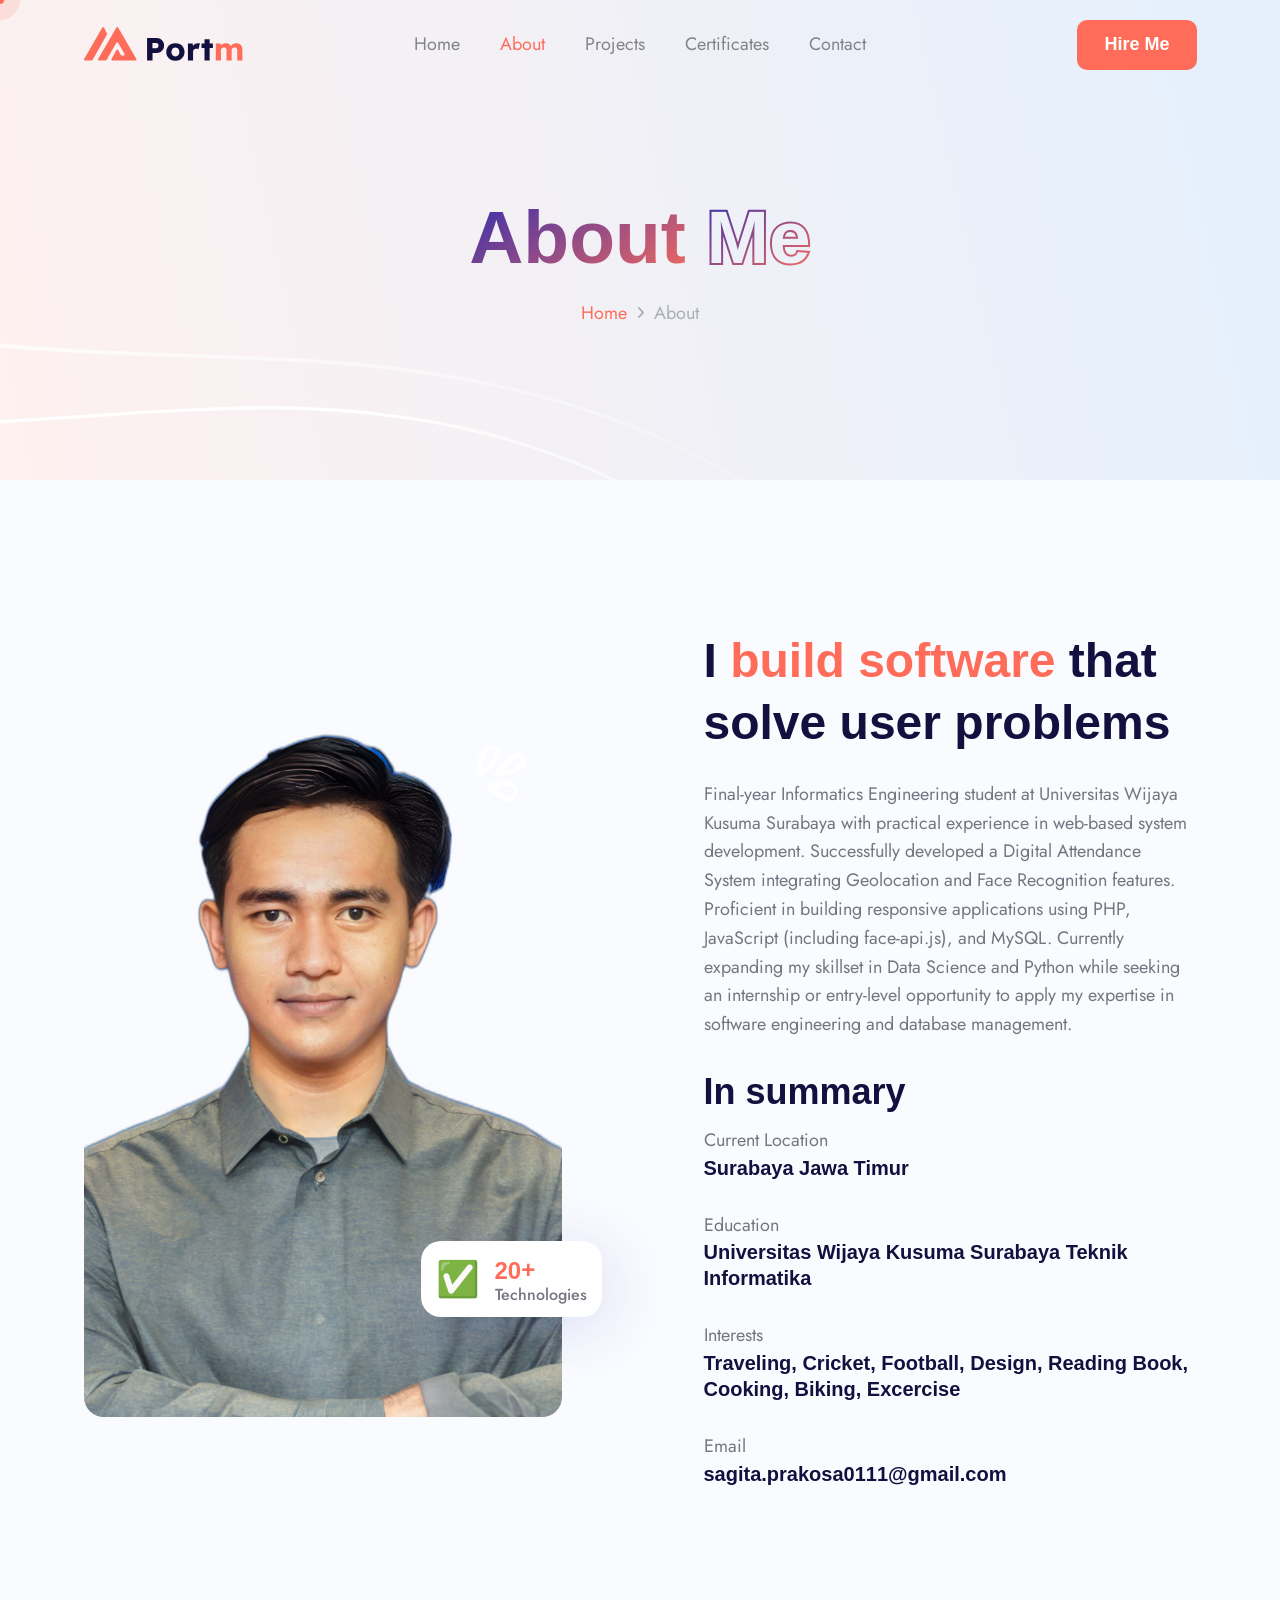
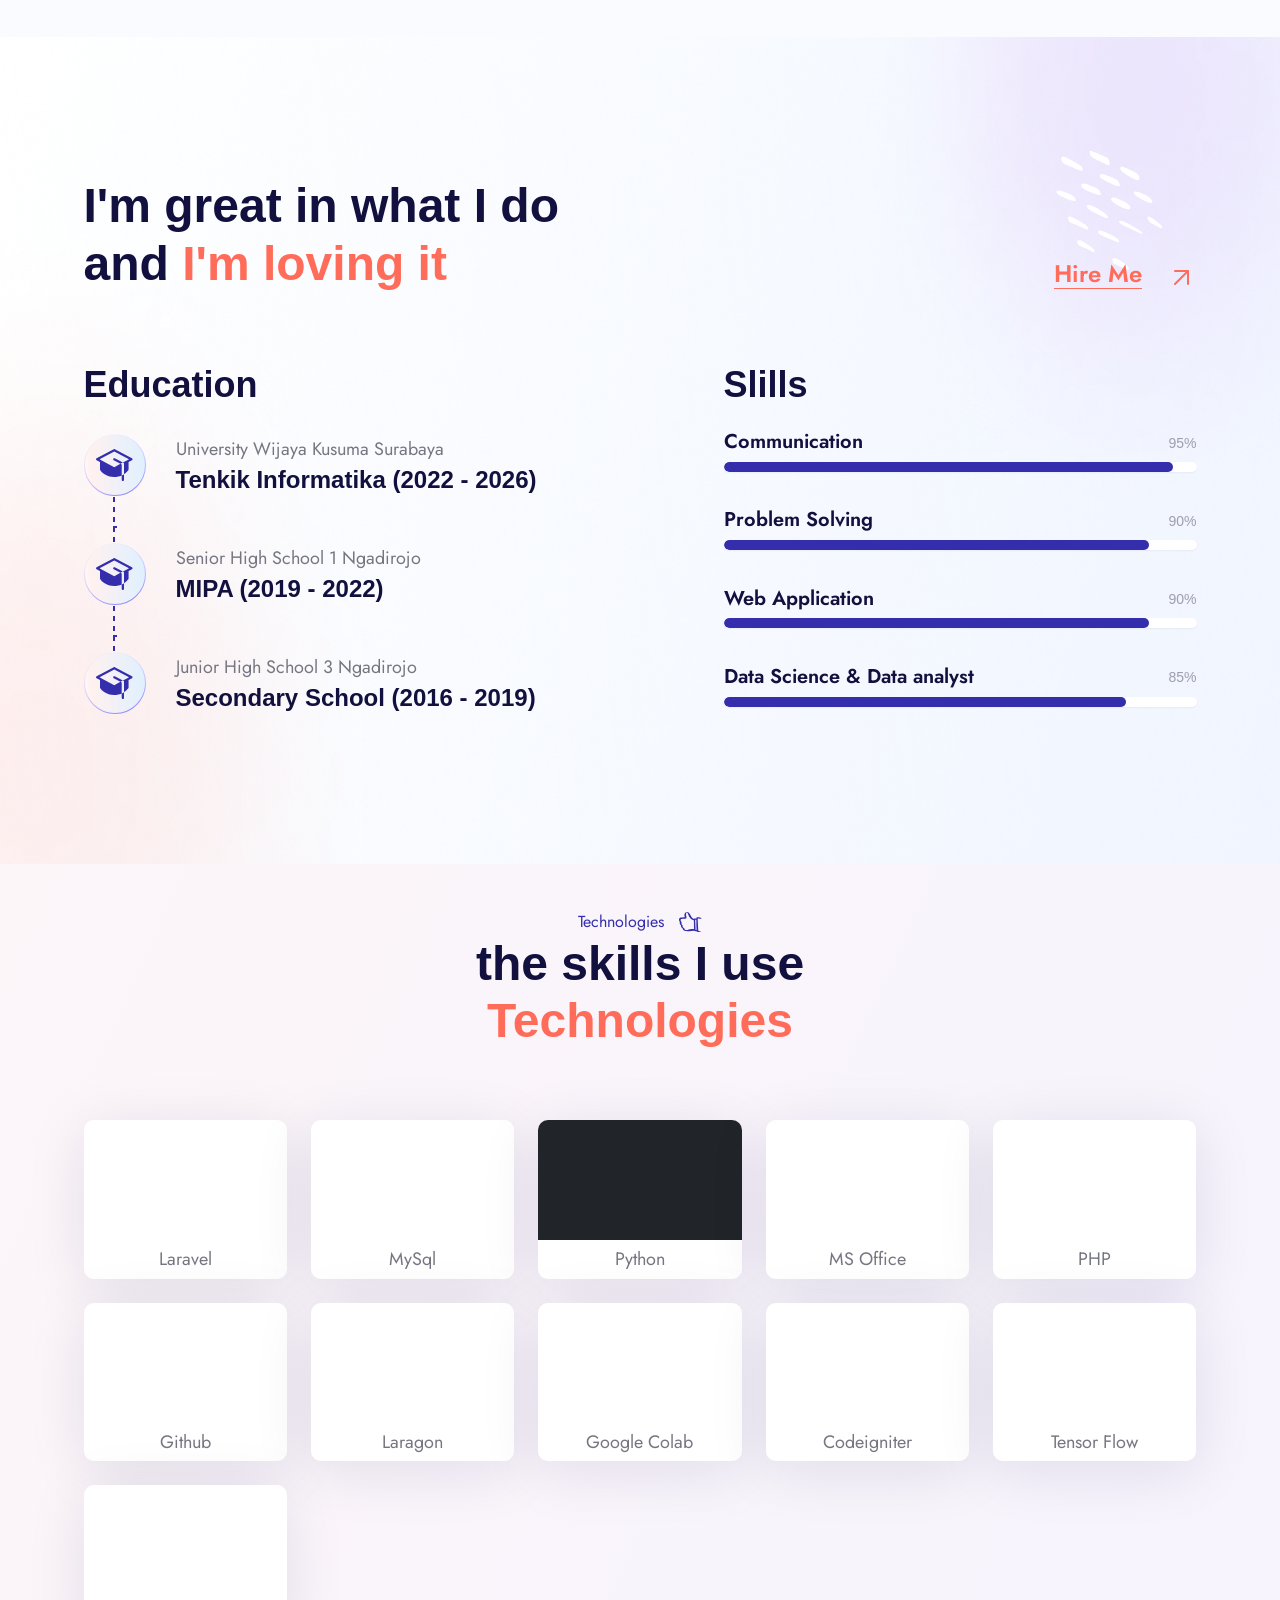
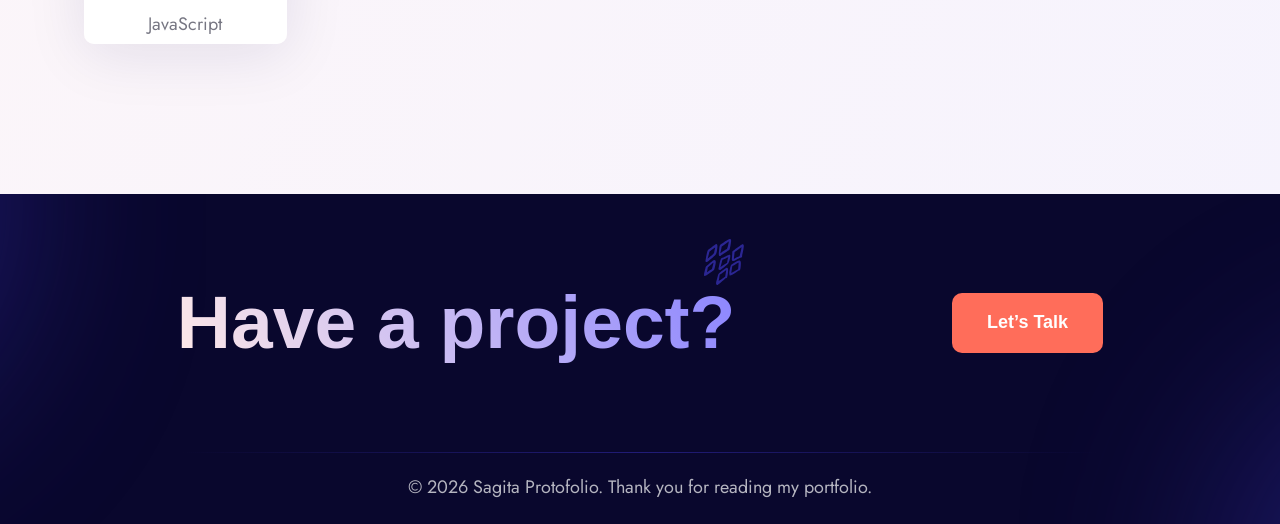
==== commit f2d1cce8: "new protofolio" ====
--- a/about-v2.html
+++ b/about-v2.html
@@ -1,487 +1,612 @@
-<!DOCTYPE html>
+<!doctype html>
 <html class="no-js" lang="en">
-<head>
-  <!-- Meta Tags -->
-  <meta charset="utf-8">
-  <meta http-equiv="x-ua-compatible" content="ie=edge">
-  <meta name="viewport" content="width=device-width, initial-scale=1">
-  <meta name="author" content="Laralink">
-  <!-- Favicon Icon -->
-  <link rel="icon" href="assets/img/favicon.png">
-  <!-- Site Title -->
-  <title>Portm - About Me Developer</title>
-  <link rel="stylesheet" href="assets/css/plugins/bootstrap.min.css">
-  <link rel="stylesheet" href="assets/css/plugins/fontawesome.min.css">
-  <link rel="stylesheet" href="assets/css/plugins/odometer-theme-default.css">
-  <link rel="stylesheet" href="assets/css/plugins/select2.min.css">
-  <link rel="stylesheet" href="assets/css/plugins/animate.css">
-  <link rel="stylesheet" href="assets/css/style.css">
-</head>
-
-<body>
-  <div class="cs_preloader cs_center">
-    <div class="cs_preloader_in"></div>
-  </div>
-  <!-- Start Header Section -->
-  <header class="cs_site_header cs_style_1 cs_sticky_header cs_color_2">
-    <div class="cs_main_header">
-      <div class="container">
-        <div class="cs_main_header_in">
-          <div class="cs_main_header_left">
-            <a class="cs_site_branding" href="index.html">
-              <img src="assets/img/logo2.svg" alt="Logo">
-            </a>
+  <head>
+    <!-- Meta Tags -->
+    <meta charset="utf-8" />
+    <meta http-equiv="x-ua-compatible" content="ie=edge" />
+    <meta name="viewport" content="width=device-width, initial-scale=1" />
+    <meta name="author" content="Laralink" />
+    <!-- Favicon Icon -->
+    <link rel="icon" href="assets/img/favicon.png" />
+    <!-- Site Title -->
+    <title>Portm - About Me Developer</title>
+    <link rel="stylesheet" href="assets/css/plugins/bootstrap.min.css" />
+    <link rel="stylesheet" href="assets/css/plugins/fontawesome.min.css" />
+    <link
+      rel="stylesheet"
+      href="assets/css/plugins/odometer-theme-default.css"
+    />
+    <link rel="stylesheet" href="assets/css/plugins/select2.min.css" />
+    <link rel="stylesheet" href="assets/css/plugins/animate.css" />
+    <link rel="stylesheet" href="assets/css/style.css" />
+  </head>
+
+  <body>
+    <div class="cs_preloader cs_center">
+      <div class="cs_preloader_in"></div>
+    </div>
+
+    <!-- Start Header Section -->
+    <header class="cs_site_header cs_style_1 cs_sticky_header cs_color_2">
+      <div class="cs_main_header">
+        <div class="container">
+          <div class="cs_main_header_in">
+            <div class="cs_main_header_left">
+              <a class="cs_site_branding" href="index.html">
+                <img src="assets/img/logo2.svg" alt="Logo" />
+              </a>
+            </div>
+            <div class="cs_main_header_center">
+              <div class="cs_nav">
+                <ul class="cs_nav_list">
+                  <li><a href="index.html">Home</a></li>
+                  <li class="active"><a href="about-v2.html">About</a></li>
+                  <li><a href="portfolio.html">Projects</a></li>
+                  <li><a href="blog.html">Certificates</a></li>
+                  <li><a href="contact.html">Contact</a></li>
+                </ul>
+              </div>
+            </div>
+            <div class="cs_main_header_right">
+              <a href="contact.html" class="cs_btn cs_style_1 cs_primary_font"
+                ><span>Hire Me</span></a
+              >
+            </div>
           </div>
-          <div class="cs_main_header_center">
-            <div class="cs_nav">
-              <ul class="cs_nav_list">
-                <li class="menu-item-has-children"><a href="index.html">Home</a>
-                  
-                </li>
-                <li class="active menu-item-has-children"><a href="about-v2.html">About</a>
-                  
-                </li>
-                <li class="menu-item-has-children"><a href="portfolio.html">Portfolio</a>
-                 
-                </li>
-                
-                <li class="menu-item-has-children"><a href="blog.html">Sertifikat</a>
-                  
-                </li>
-                <li> <a href="contact.html">Contact</a></li>
-              </ul>
+        </div>
+      </div>
+    </header>
+    <!-- End Header Section -->
+
+    <!-- Main content inside start-->
+    <main>
+      <!-- Start Hero Section -->
+      <section
+        class="cs_hero cs_style_3 cs_filled_bg cs_center text-center"
+        data-src="assets/img/bg/hero_bg_4.svg"
+      >
+        <div class="container">
+          <div class="cs_height_45 cs_height_lg_45"></div>
+          <h1
+            class="cs_hero_title cs_font_92 cs_black wow fadeInUp"
+            data-wow-duration="0.8s"
+            data-wow-delay="0.2s"
+          >
+            <span class="cs_gradient_text">About </span
+            ><span class="cs_gradient_border_text">Me</span>
+          </h1>
+          <ol class="breadcrumb">
+            <li class="breadcrumb-item"><a href="index.html">Home</a></li>
+            <li class="breadcrumb-item active">About</li>
+          </ol>
+        </div>
+      </section>
+      <!-- Start Hero Section -->
+
+      <!-- Start About Section -->
+      <section class="position-relative">
+        <div class="cs_height_150 cs_height_lg_80"></div>
+        <div class="container">
+          <div class="row align-items-center">
+            <div class="col-lg-6">
+              <div class="cs_pr_65">
+                <div class="cs_image_box cs_style_3 position-relative">
+                  <div class="cs_imagebox_shape_about_2 position-absolute">
+                    <img src="assets/img/about_shape_3.svg" alt="" />
+                  </div>
+                  <div class="cs_image_wrap cs_radius_20 overflow-hidden">
+                    <img
+                      class="w-100"
+                      src="assets/img/hero/sagita.png"
+                      width="390"
+                      height="550"
+                      alt="about_2_image"
+                    />
+                  </div>
+                  <div
+                    class="cs_happy_client position-absolute cs_white_bg d-flex align-items-center cs_radius_20 cs_gap_15"
+                  >
+                    <p class="mb-0 cs_emoji_text">✅</p>
+                    <div>
+                      <h3 class="mb-0 cs_font_24 cs_semi_bold cs_accent_color">
+                        <span class="odometer" data-count-to="20"></span>+
+                      </h3>
+                      <p class="mb-0 cs_font_16 cs_medium">Technologies</p>
+                    </div>
+                  </div>
+                </div>
+              </div>
+              <div class="cs_height_lg_40"></div>
+            </div>
+            <div class="col-lg-6">
+              <div class="cs_about cs_style_1 cs_pl_50">
+                <h3 class="cs_about_title cs_font_48 cs_semi_bold">
+                  I <span class="cs_accent_color">build software</span> that
+                  solve user problems
+                </h3>
+                <p class="cs_about_text">
+                  Final-year Informatics Engineering student at Universitas
+                  Wijaya Kusuma Surabaya with practical experience in web-based
+                  system development. Successfully developed a Digital
+                  Attendance System integrating Geolocation and Face Recognition
+                  features. Proficient in building responsive applications using
+                  PHP, JavaScript (including face-api.js), and MySQL. Currently
+                  expanding my skillset in Data Science and Python while seeking
+                  an internship or entry-level opportunity to apply my expertise
+                  in software engineering and database management.
+                </p>
+                <h4 class="cs_about_subtitle cs_font_36 cs_semi_bold">
+                  In summary
+                </h4>
+                <ul class="cs_mp_0 cs_about_summary_list">
+                  <li>
+                    <p class="m-0 text-capitalize">current location</p>
+                    <h5 class="cs_font_20 m-0 cs_semi_bold">
+                      Surabaya Jawa Timur
+                    </h5>
+                  </li>
+                  <li>
+                    <p class="m-0 text-capitalize">Education</p>
+                    <h5 class="cs_font_20 m-0 cs_semi_bold">
+                      Universitas Wijaya Kusuma Surabaya Teknik Informatika
+                    </h5>
+                  </li>
+                  <li>
+                    <p class="m-0 text-capitalize">Interests</p>
+                    <h5 class="cs_font_20 m-0 cs_semi_bold">
+                      Traveling, Cricket, Football, Design, Reading Book,
+                      Cooking, Biking, Excercise
+                    </h5>
+                  </li>
+                  <li>
+                    <p class="m-0 text-capitalize">email</p>
+                    <h5
+                      class="cs_font_20 m-0 cs_semi_bold wow fadeInLeft"
+                      data-wow-duration="0.8s"
+                      data-wow-delay="0.2s"
+                    >
+                      sagita.prakosa0111@gmail.com
+                    </h5>
+                  </li>
+                </ul>
+              </div>
             </div>
           </div>
-          <div class="cs_main_header_right">
-            <a href="contact.html" class="cs_btn cs_style_1 cs_primary_font"><span>Hire Me</span></a>
+        </div>
+        <div class="cs_height_150 cs_height_lg_80"></div>
+      </section>
+      <!-- End About Section -->
+
+      <!-- Start Slill and Education Section -->
+      <section
+        class="cs_100_bg position-relative"
+        data-src="assets/img/bg/ed_and_skill_bg.png"
+      >
+        <div class="cs_slill_shape_1 position-absolute">
+          <img src="assets/img/skills_shape_1.svg" alt="skill and education " />
+        </div>
+        <div class="cs_height_140 cs_height_lg_80"></div>
+        <div class="container">
+          <div>
+            <div class="d-lg-flex justify-content-between">
+              <div class="cs_section_heading cs_style_1">
+                <h2
+                  class="cs_section_title cs_font_48 cs_semi_bold wow fadeInUp"
+                  data-wow-duration="0.8s"
+                  data-wow-delay="0.2s"
+                >
+                  I'm great in what I do<br />
+                  and <span class="cs_accent_color">I'm loving it</span>
+                </h2>
+              </div>
+              <div class="align-self-end">
+                <div class="cs_height_25 cs_height_lg_25"></div>
+                <a
+                  class="cs_portfolio_text_btn d-inline-flex cs_gap_25 align-items-center cs_font_24 cs_accent_color cs_semi_bold"
+                  href="contact.html"
+                >
+                  <span class="cs_text_btn">Hire Me</span>
+                  <span
+                    class="cs_circle_btn cs_style_1 cs_accent_color cs_center rounded-circle"
+                  >
+                    <svg
+                      width="15"
+                      height="15"
+                      viewBox="0 0 15 15"
+                      fill="none"
+                      xmlns="http://www.w3.org/2000/svg"
+                    >
+                      <path
+                        d="M1 14L14 1"
+                        stroke="currentColor"
+                        stroke-width="2"
+                        stroke-linecap="round"
+                        stroke-linejoin="round"
+                      />
+                      <path
+                        d="M1 1H14V14"
+                        stroke="currentColor"
+                        stroke-width="2"
+                        stroke-linecap="round"
+                        stroke-linejoin="round"
+                      />
+                    </svg>
+                    <svg
+                      width="15"
+                      height="15"
+                      viewBox="0 0 15 15"
+                      fill="none"
+                      xmlns="http://www.w3.org/2000/svg"
+                    >
+                      <path
+                        d="M1 14L14 1"
+                        stroke="currentColor"
+                        stroke-width="2"
+                        stroke-linecap="round"
+                        stroke-linejoin="round"
+                      />
+                      <path
+                        d="M1 1H14V14"
+                        stroke="currentColor"
+                        stroke-width="2"
+                        stroke-linecap="round"
+                        stroke-linejoin="round"
+                      />
+                    </svg>
+                  </span>
+                </a>
+              </div>
+            </div>
+            <div class="cs_height_70 cs_height_lg_40"></div>
           </div>
-        </div>
-      </div>
-    </div>
-  </header>
-  <!-- End Header Section -->
-
-  <!-- Main content inside start-->
-  <main>
-    <!-- Start Hero Section -->
-    <section class="cs_hero cs_style_3 cs_filled_bg cs_center text-center" data-src="assets/img/bg/hero_bg_4.svg">
-      <div class="container">
-        <div class="cs_height_45 cs_height_lg_45"></div>
-        <h1 class="cs_hero_title cs_font_92 cs_black wow fadeInUp" data-wow-duration="0.8s" data-wow-delay="0.2s"><span class="cs_gradient_text">About </span><span
-            class="cs_gradient_border_text">Me</span></h1>
-        <ol class="breadcrumb">
-          <li class="breadcrumb-item"><a href="index.html">Home</a></li>
-          <li class="breadcrumb-item active">About</li>
-        </ol>
-      </div>
-    </section>
-    <!-- Start Hero Section -->
-
-    <!-- Start About Section -->
-    <section class="position-relative">
-      <div class="cs_height_150 cs_height_lg_80"></div>
-      <div class="container">
-        <div class="row align-items-center">
-          <div class="col-lg-6">
-            <div class="cs_pr_65">
-              <div class="cs_image_box cs_style_3 position-relative">
-                <div class="cs_imagebox_shape_about_2 position-absolute">
-                  <img src="assets/img/about_shape_3.svg" alt="">
-                </div>
-                <div class="cs_image_wrap cs_radius_20 overflow-hidden">
-                  <img class="w-100" src="assets/img/hero/sagita.png" width="390" height="550" alt="about_2_image">
-                </div>
-                <div
-                  class="cs_happy_client position-absolute cs_white_bg d-flex align-items-center cs_radius_20 cs_gap_15">
-                  <p class="mb-0 cs_emoji_text">✅</p>
-                  <div>
-                    <h3 class="mb-0 cs_font_24 cs_semi_bold cs_accent_color">
-                      <span class="odometer" data-count-to="20"></span>+
+          <div class="row">
+            <div class="col-lg-6">
+              <div class="cs_education_wrap">
+                <h3 class="cs_font_36 mb-0">Education</h3>
+                <div class="cs_height_25 cs_height_lg_15"></div>
+                <div class="cs_iconbox cs_style_3 d-flex align-items-center">
+                  <div
+                    class="cs_iconbox_icon cs_accent_color_2 cs_filled_bg cs_center"
+                    data-src="assets/img/bg/iconbox_bg_3.svg"
+                  >
+                    <svg
+                      width="37"
+                      height="32"
+                      viewBox="0 0 37 32"
+                      fill="none"
+                      xmlns="http://www.w3.org/2000/svg"
+                    >
+                      <path
+                        d="M25.7148 26.5142C26.5064 26.1679 27.2705 25.762 28.0006 25.2999V30.8571C28.0006 31.1602 27.8802 31.4509 27.6659 31.6653C27.4515 31.8796 27.1608 32 26.8577 32C26.5546 32 26.2639 31.8796 26.0496 31.6653C25.8353 31.4509 25.7148 31.1602 25.7148 30.8571V26.5142ZM17.2719 9.74253C17.1334 10.0126 17.1052 10.3258 17.1932 10.6163C17.2811 10.9068 17.4783 11.1518 17.7433 11.2997L24.4291 14.8569L26.8577 13.5569L18.829 9.2711C18.559 9.13267 18.2457 9.10445 17.9553 9.19239C17.6648 9.28033 17.4198 9.47755 17.2719 9.74253ZM35.9721 9.2711L18.829 0.128104C18.6605 0.0438581 18.4746 0 18.2862 0C18.0977 0 17.9119 0.0438581 17.7433 0.128104L0.600192 9.2711C0.418457 9.37089 0.266872 9.51768 0.161288 9.69611C0.0557045 9.87454 0 10.0781 0 10.2854C0 10.4927 0.0557045 10.6962 0.161288 10.8747C0.266872 11.0531 0.418457 11.1999 0.600192 11.2997L4.00024 13.0997V20.2141C3.99809 20.7046 4.15889 21.182 4.45739 21.5713C5.58598 23.0856 9.9289 27.9999 18.2862 27.9999C20.8397 28.0212 23.3697 27.5104 25.7148 26.4999V15.5426L24.4291 14.8569L18.2862 18.1284L5.68598 11.414L3.57166 10.2854L18.2862 2.44242L33.0007 10.2854L30.8863 11.414L26.8577 13.5569L27.4006 13.8426C27.5938 13.9542 27.7521 14.1174 27.8577 14.314C27.9527 14.4791 28.0021 14.6665 28.0006 14.8569V25.2999C29.5792 24.3068 30.9717 23.0448 32.1149 21.5713C32.4134 21.182 32.5742 20.7046 32.5721 20.2141V13.0997L35.9721 11.2997C36.1539 11.1999 36.3055 11.0531 36.411 10.8747C36.5166 10.6962 36.5723 10.4927 36.5723 10.2854C36.5723 10.0781 36.5166 9.87454 36.411 9.69611C36.3055 9.51768 36.1539 9.37089 35.9721 9.2711Z"
+                        fill="currentColor"
+                      />
+                    </svg>
+                  </div>
+                  <div class="cs_iconbox_info">
+                    <p class="cs_iconbox_text mb-0">
+                      University Wijaya Kusuma Surabaya
+                    </p>
+                    <h3 class="cs_iconbox_title cs_font_24 cs_semi_bold mb-0">
+                      Tenkik Informatika (2022 - 2026)
                     </h3>
-                    <p class="mb-0 cs_font_16 cs_medium">Technologies</p>
-                  </div>
-                </div>
-              </div>
-            </div>
-            <div class="cs_height_lg_40"></div>
+                  </div>
+                </div>
+                <div class="cs_iconbox cs_style_3 d-flex align-items-center">
+                  <div
+                    class="cs_iconbox_icon cs_accent_color_2 cs_filled_bg cs_center"
+                    data-src="assets/img/bg/iconbox_bg_3.svg"
+                  >
+                    <svg
+                      width="37"
+                      height="32"
+                      viewBox="0 0 37 32"
+                      fill="none"
+                      xmlns="http://www.w3.org/2000/svg"
+                    >
+                      <path
+                        d="M25.7148 26.5142C26.5064 26.1679 27.2705 25.762 28.0006 25.2999V30.8571C28.0006 31.1602 27.8802 31.4509 27.6659 31.6653C27.4515 31.8796 27.1608 32 26.8577 32C26.5546 32 26.2639 31.8796 26.0496 31.6653C25.8353 31.4509 25.7148 31.1602 25.7148 30.8571V26.5142ZM17.2719 9.74253C17.1334 10.0126 17.1052 10.3258 17.1932 10.6163C17.2811 10.9068 17.4783 11.1518 17.7433 11.2997L24.4291 14.8569L26.8577 13.5569L18.829 9.2711C18.559 9.13267 18.2457 9.10445 17.9553 9.19239C17.6648 9.28033 17.4198 9.47755 17.2719 9.74253ZM35.9721 9.2711L18.829 0.128104C18.6605 0.0438581 18.4746 0 18.2862 0C18.0977 0 17.9119 0.0438581 17.7433 0.128104L0.600192 9.2711C0.418457 9.37089 0.266872 9.51768 0.161288 9.69611C0.0557045 9.87454 0 10.0781 0 10.2854C0 10.4927 0.0557045 10.6962 0.161288 10.8747C0.266872 11.0531 0.418457 11.1999 0.600192 11.2997L4.00024 13.0997V20.2141C3.99809 20.7046 4.15889 21.182 4.45739 21.5713C5.58598 23.0856 9.9289 27.9999 18.2862 27.9999C20.8397 28.0212 23.3697 27.5104 25.7148 26.4999V15.5426L24.4291 14.8569L18.2862 18.1284L5.68598 11.414L3.57166 10.2854L18.2862 2.44242L33.0007 10.2854L30.8863 11.414L26.8577 13.5569L27.4006 13.8426C27.5938 13.9542 27.7521 14.1174 27.8577 14.314C27.9527 14.4791 28.0021 14.6665 28.0006 14.8569V25.2999C29.5792 24.3068 30.9717 23.0448 32.1149 21.5713C32.4134 21.182 32.5742 20.7046 32.5721 20.2141V13.0997L35.9721 11.2997C36.1539 11.1999 36.3055 11.0531 36.411 10.8747C36.5166 10.6962 36.5723 10.4927 36.5723 10.2854C36.5723 10.0781 36.5166 9.87454 36.411 9.69611C36.3055 9.51768 36.1539 9.37089 35.9721 9.2711Z"
+                        fill="currentColor"
+                      />
+                    </svg>
+                  </div>
+                  <div class="cs_iconbox_info">
+                    <p class="cs_iconbox_text mb-0">
+                      Senior High School 1 Ngadirojo
+                    </p>
+                    <h3 class="cs_iconbox_title cs_font_24 cs_semi_bold mb-0">
+                      MIPA (2019 - 2022)
+                    </h3>
+                  </div>
+                </div>
+                <div class="cs_iconbox cs_style_3 d-flex align-items-center">
+                  <div
+                    class="cs_iconbox_icon cs_accent_color_2 cs_filled_bg cs_center"
+                    data-src="assets/img/bg/iconbox_bg_3.svg"
+                  >
+                    <svg
+                      width="37"
+                      height="32"
+                      viewBox="0 0 37 32"
+                      fill="none"
+                      xmlns="http://www.w3.org/2000/svg"
+                    >
+                      <path
+                        d="M25.7148 26.5142C26.5064 26.1679 27.2705 25.762 28.0006 25.2999V30.8571C28.0006 31.1602 27.8802 31.4509 27.6659 31.6653C27.4515 31.8796 27.1608 32 26.8577 32C26.5546 32 26.2639 31.8796 26.0496 31.6653C25.8353 31.4509 25.7148 31.1602 25.7148 30.8571V26.5142ZM17.2719 9.74253C17.1334 10.0126 17.1052 10.3258 17.1932 10.6163C17.2811 10.9068 17.4783 11.1518 17.7433 11.2997L24.4291 14.8569L26.8577 13.5569L18.829 9.2711C18.559 9.13267 18.2457 9.10445 17.9553 9.19239C17.6648 9.28033 17.4198 9.47755 17.2719 9.74253ZM35.9721 9.2711L18.829 0.128104C18.6605 0.0438581 18.4746 0 18.2862 0C18.0977 0 17.9119 0.0438581 17.7433 0.128104L0.600192 9.2711C0.418457 9.37089 0.266872 9.51768 0.161288 9.69611C0.0557045 9.87454 0 10.0781 0 10.2854C0 10.4927 0.0557045 10.6962 0.161288 10.8747C0.266872 11.0531 0.418457 11.1999 0.600192 11.2997L4.00024 13.0997V20.2141C3.99809 20.7046 4.15889 21.182 4.45739 21.5713C5.58598 23.0856 9.9289 27.9999 18.2862 27.9999C20.8397 28.0212 23.3697 27.5104 25.7148 26.4999V15.5426L24.4291 14.8569L18.2862 18.1284L5.68598 11.414L3.57166 10.2854L18.2862 2.44242L33.0007 10.2854L30.8863 11.414L26.8577 13.5569L27.4006 13.8426C27.5938 13.9542 27.7521 14.1174 27.8577 14.314C27.9527 14.4791 28.0021 14.6665 28.0006 14.8569V25.2999C29.5792 24.3068 30.9717 23.0448 32.1149 21.5713C32.4134 21.182 32.5742 20.7046 32.5721 20.2141V13.0997L35.9721 11.2997C36.1539 11.1999 36.3055 11.0531 36.411 10.8747C36.5166 10.6962 36.5723 10.4927 36.5723 10.2854C36.5723 10.0781 36.5166 9.87454 36.411 9.69611C36.3055 9.51768 36.1539 9.37089 35.9721 9.2711Z"
+                        fill="currentColor"
+                      />
+                    </svg>
+                  </div>
+                  <div class="cs_iconbox_info">
+                    <p class="cs_iconbox_text mb-0">
+                      Junior High School 3 Ngadirojo
+                    </p>
+                    <h3 class="cs_iconbox_title cs_font_24 cs_semi_bold mb-0">
+                      Secondary School (2016 - 2019)
+                    </h3>
+                  </div>
+                </div>
+              </div>
+              <div class="cs_height_lg_40"></div>
+            </div>
+
+            <div class="col-lg-6">
+              <div class="cs_slill_wrap cs_pl_70">
+                <h3 class="cs_font_36 mb-0">Slills</h3>
+                <div class="cs_height_25 cs_height_lg_15"></div>
+                <div class="cs_progressbar cs_style_2">
+                  <div class="label cs_font_20 cs_semi_bold">Communication</div>
+                  <h3
+                    class="cs_progressbar_head cs_ternary_color cs_normal cs_font_14 text-end"
+                  >
+                    95%
+                  </h3>
+                  <div class="cs_progress" data-progress="95">
+                    <div class="cs_progress_in"></div>
+                  </div>
+                </div>
+                <div class="cs_progressbar cs_style_2">
+                  <div class="label cs_font_20 cs_semi_bold">
+                    Problem Solving
+                  </div>
+                  <h3
+                    class="cs_progressbar_head cs_ternary_color cs_normal cs_font_14 text-end"
+                  >
+                    90%
+                  </h3>
+                  <div class="cs_progress" data-progress="90">
+                    <div class="cs_progress_in"></div>
+                  </div>
+                </div>
+                <div class="cs_progressbar cs_style_2">
+                  <div class="label cs_font_20 cs_semi_bold">
+                    Web Application
+                  </div>
+                  <h3
+                    class="cs_progressbar_head cs_ternary_color cs_normal cs_font_14 text-end"
+                  >
+                    90%
+                  </h3>
+                  <div class="cs_progress" data-progress="90">
+                    <div class="cs_progress_in"></div>
+                  </div>
+                </div>
+                <div class="cs_progressbar cs_style_2">
+                  <div class="label cs_font_20 cs_semi_bold">
+                    Data Science & Data analyst
+                  </div>
+                  <h3
+                    class="cs_progressbar_head cs_ternary_color cs_normal cs_font_14 text-end"
+                  >
+                    85%
+                  </h3>
+                  <div class="cs_progress" data-progress="85">
+                    <div class="cs_progress_in"></div>
+                  </div>
+                </div>
+              </div>
+            </div>
           </div>
-          <div class="col-lg-6">
-            <div class="cs_about cs_style_1 cs_pl_50">
-              <h3 class="cs_about_title cs_font_48 cs_semi_bold">I <span class="cs_accent_color">build software</span>
-                that solve user problems</h3>
-              <p class="cs_about_text">Final-year Informatics Engineering student at Universitas Wijaya Kusuma Surabaya with practical experience in web-based system development. Successfully developed a Digital Attendance System integrating Geolocation and Face Recognition features. 
-                  Proficient in building responsive applications using PHP, JavaScript (including face-api.js), and MySQL.
-                  Currently expanding my skillset in Data Science and Python while seeking an internship or entry-level opportunity to apply my expertise in software engineering and database management. </p>
-              <h4 class="cs_about_subtitle cs_font_36 cs_semi_bold">In summary</h4>
-              <ul class="cs_mp_0 cs_about_summary_list">
-                <li>
-                  <p class="m-0 text-capitalize">current location</p>
-                  <h5 class="cs_font_20 m-0 cs_semi_bold">Surabaya Jawa Timur</h5>
-                </li>
-                <li>
-                  <p class="m-0 text-capitalize">Education</p>
-                  <h5 class="cs_font_20 m-0 cs_semi_bold">Universitas Wijaya Kusuma Surabaya Teknik Informatika</h5>
-                </li>
-                <li>
-                  <p class="m-0 text-capitalize">Interests</p>
-                  <h5 class="cs_font_20 m-0 cs_semi_bold">Traveling, Cricket, Football, Design, Reading Book, Cooking, Biking, Excercise</h5>
-                </li>
-                <li>
-                  <p class="m-0 text-capitalize">email</p>
-                  <h5 class="cs_font_20 m-0 cs_semi_bold wow fadeInLeft" data-wow-duration="0.8s" data-wow-delay="0.2s">sagita.prakosa0111@gmail.com</h5>
-                </li>
-              </ul>
-            </div>
+        </div>
+        <div class="cs_height_150 cs_height_lg_80"></div>
+      </section>
+      <!-- End Slill and Education Section -->
+
+
+      <!-- Start skill Section -->
+      <section class="cs_filled_bg" data-src="assets/img/bg/brands_bg_1.svg">
+        <div class="cs_height_45 cs_height_lg_80"></div>
+        <div class="container">
+          <div class="cs_section_heading cs_style_1 text-center">
+            <p
+              class="cs_section_subtitle cs_center cs_accent_color_2 cs_font_16 wow fadeInUp"
+              data-wow-duration="0.8s"
+              data-wow-delay="0.2s"
+            >
+              <span>Technologies</span>
+              <svg
+                width="23"
+                height="20"
+                viewBox="0 0 23 20"
+                fill="none"
+                xmlns="http://www.w3.org/2000/svg"
+              >
+                <path
+                  fill-rule="evenodd"
+                  clip-rule="evenodd"
+                  d="M5.63864 4.46024C5.74235 4.77137 5.82303 5.07098 5.82303 5.12859C5.82303 5.17469 5.43122 5.22079 4.94724 5.22079C4.20975 5.22079 2.4006 5.42821 1.50178 5.6241C1.19065 5.69324 0.418574 6.30397 0.165061 6.69576C-0.249779 7.31802 0.176573 9.39223 0.787309 9.71488C0.983206 9.81859 0.994774 9.85315 0.833448 10.1643C0.418608 10.9594 0.718203 12.1578 1.57093 13.0797C1.98577 13.5291 2.0434 13.6559 2.0434 14.1283C2.0434 14.8428 2.36603 15.4305 3.11504 16.1103C3.48379 16.4445 3.77188 16.8132 3.81798 17.0091C4.30196 18.9912 7.36716 19.7056 12.23 18.9681C14.8458 18.5763 14.8804 18.5648 15.1108 18.7953C15.4796 19.141 15.929 19.2677 16.7586 19.2677C17.4501 19.2677 17.5538 19.3023 17.7612 19.5673C18.0608 19.9476 18.8444 20.0859 19.8354 19.9476C20.2157 19.89 20.7342 19.8439 20.9993 19.8439C21.7368 19.8439 21.9903 19.5904 21.6331 19.2216C21.3795 18.9566 21.2643 18.922 20.4807 18.922C19.1671 18.922 19.2592 19.3138 18.9712 12.6994C18.902 11.2129 18.8213 9.27699 18.7752 8.40122C18.683 6.44226 18.5563 6.56902 20.6074 6.6612C22.382 6.74187 22.7277 6.6612 22.3359 6.22331C21.8519 5.68171 20.3309 5.33602 18.4756 5.33602H18.0838C17.9225 5.33602 17.7727 5.40516 17.669 5.52039C17.5653 5.63562 17.5077 5.78542 17.5077 5.94675C17.5192 6.20026 17.5307 6.41921 17.5307 6.38464L16.1479 6.40768C14.7882 6.43073 14.7651 6.43073 14.7767 6.68424C14.7882 7.02994 14.6845 7.01841 13.8894 6.53443C13.1634 6.09655 12.8523 5.65867 11.2505 2.82393C10.7089 1.85597 10.248 1.18762 9.83312 0.73821C8.18528 -1.05943 4.40565 0.519258 5.63864 4.46024ZM8.32361 0.807347C8.65779 1.07238 9.02653 1.83292 9.41833 3.07744C10.225 5.63562 12.0341 7.47936 14.5347 8.28599L14.8804 8.40122C14.9034 9.12719 15.0187 14.9349 15.0532 17.0437L13.9239 17.1129C12.7716 17.1935 9.56813 17.6545 8.55408 17.8964C7.02147 18.2537 5.25839 17.4355 5.25839 16.3754C5.25839 16.191 5.20078 16.0412 5.14316 16.0412C4.38262 16.0412 3.21878 14.0822 3.65666 13.5521C3.7258 13.4715 3.58751 13.2756 3.29943 12.9875C2.56194 12.2846 2.45821 11.9965 2.53888 10.8326C2.60802 9.86468 2.59652 9.83011 2.33148 9.64573C1.55942 9.13871 1.4096 7.53697 2.08948 7.09908C2.26233 6.98385 3.13807 6.85709 4.70524 6.70728C7.88568 6.40768 7.68978 6.63815 7.18276 3.81493C6.74487 1.55636 7.3326 0.0122374 8.32361 0.807347ZM17.6114 18.0001C17.5998 18.0001 16.5628 18.0001 16.5973 18.0001L16.1709 7.62915C16.194 7.62915 17.3579 7.62915 17.3118 7.62915C17.4616 13.2641 17.2657 11.0285 17.6114 18.0001Z"
+                  fill="#342EAD"
+                />
+              </svg>
+            </p>
+            <h2 class="cs_section_title cs_font_48 cs_semi_bold">
+              the skills I use<br />
+              <span class="cs_accent_color">Technologies</span>
+            </h2>
+            <div class="cs_height_70 cs_height_lg_40"></div>
           </div>
-        </div>
-      </div>
-      <div class="cs_height_150 cs_height_lg_80"></div>
-    </section>
-    <!-- End About Section -->
-
-    <!-- Start Slill and Education Section -->
-    <section class="cs_100_bg position-relative" data-src="assets/img/bg/ed_and_skill_bg.png">
-      <div class="cs_slill_shape_1 position-absolute">
-        <img src="assets/img/skills_shape_1.svg" alt="skill and education ">
-      </div>
-      <div class="cs_height_140 cs_height_lg_80"></div>
-      <div class="container">
-        <div>
-          <div class="d-lg-flex justify-content-between">
-            <div class="cs_section_heading cs_style_1">
-              <h2 class="cs_section_title cs_font_48 cs_semi_bold wow fadeInUp" data-wow-duration="0.8s" data-wow-delay="0.2s">I'm great in what I do<br> and <span
-                  class="cs_accent_color">I'm loving it</span>
-              </h2>
-            </div>
-            <div class="align-self-end">
-              <div class="cs_height_25 cs_height_lg_25"></div>
-              <a class="cs_portfolio_text_btn d-inline-flex cs_gap_25 align-items-center cs_font_24 cs_accent_color cs_semi_bold"
-                href="contact.html">
-                <span class="cs_text_btn">Hire Me</span>
-                <span class="cs_circle_btn cs_style_1 cs_accent_color cs_center rounded-circle">
-                  <svg width="15" height="15" viewBox="0 0 15 15" fill="none" xmlns="http://www.w3.org/2000/svg">
-                    <path d="M1 14L14 1" stroke="currentColor" stroke-width="2" stroke-linecap="round"
-                      stroke-linejoin="round" />
-                    <path d="M1 1H14V14" stroke="currentColor" stroke-width="2" stroke-linecap="round"
-                      stroke-linejoin="round" />
-                  </svg>
-                  <svg width="15" height="15" viewBox="0 0 15 15" fill="none" xmlns="http://www.w3.org/2000/svg">
-                    <path d="M1 14L14 1" stroke="currentColor" stroke-width="2" stroke-linecap="round"
-                      stroke-linejoin="round" />
-                    <path d="M1 1H14V14" stroke="currentColor" stroke-width="2" stroke-linecap="round"
-                      stroke-linejoin="round" />
-                  </svg>
-                </span>
-              </a>
-            </div>
-          </div>
-          <div class="cs_height_70 cs_height_lg_40"></div>
-        </div>
-        <div class="row">
-          <div class="col-lg-6">
-            <div class="cs_education_wrap">
-              <h3 class="cs_font_36 mb-0">Education</h3>
-              <div class="cs_height_25 cs_height_lg_15"></div>
-              <div class="cs_iconbox cs_style_3 d-flex align-items-center">
-                <div class="cs_iconbox_icon cs_accent_color_2 cs_filled_bg cs_center"
-                  data-src="assets/img/bg/iconbox_bg_3.svg">
-                  <svg width="37" height="32" viewBox="0 0 37 32" fill="none" xmlns="http://www.w3.org/2000/svg">
-                    <path
-                      d="M25.7148 26.5142C26.5064 26.1679 27.2705 25.762 28.0006 25.2999V30.8571C28.0006 31.1602 27.8802 31.4509 27.6659 31.6653C27.4515 31.8796 27.1608 32 26.8577 32C26.5546 32 26.2639 31.8796 26.0496 31.6653C25.8353 31.4509 25.7148 31.1602 25.7148 30.8571V26.5142ZM17.2719 9.74253C17.1334 10.0126 17.1052 10.3258 17.1932 10.6163C17.2811 10.9068 17.4783 11.1518 17.7433 11.2997L24.4291 14.8569L26.8577 13.5569L18.829 9.2711C18.559 9.13267 18.2457 9.10445 17.9553 9.19239C17.6648 9.28033 17.4198 9.47755 17.2719 9.74253ZM35.9721 9.2711L18.829 0.128104C18.6605 0.0438581 18.4746 0 18.2862 0C18.0977 0 17.9119 0.0438581 17.7433 0.128104L0.600192 9.2711C0.418457 9.37089 0.266872 9.51768 0.161288 9.69611C0.0557045 9.87454 0 10.0781 0 10.2854C0 10.4927 0.0557045 10.6962 0.161288 10.8747C0.266872 11.0531 0.418457 11.1999 0.600192 11.2997L4.00024 13.0997V20.2141C3.99809 20.7046 4.15889 21.182 4.45739 21.5713C5.58598 23.0856 9.9289 27.9999 18.2862 27.9999C20.8397 28.0212 23.3697 27.5104 25.7148 26.4999V15.5426L24.4291 14.8569L18.2862 18.1284L5.68598 11.414L3.57166 10.2854L18.2862 2.44242L33.0007 10.2854L30.8863 11.414L26.8577 13.5569L27.4006 13.8426C27.5938 13.9542 27.7521 14.1174 27.8577 14.314C27.9527 14.4791 28.0021 14.6665 28.0006 14.8569V25.2999C29.5792 24.3068 30.9717 23.0448 32.1149 21.5713C32.4134 21.182 32.5742 20.7046 32.5721 20.2141V13.0997L35.9721 11.2997C36.1539 11.1999 36.3055 11.0531 36.411 10.8747C36.5166 10.6962 36.5723 10.4927 36.5723 10.2854C36.5723 10.0781 36.5166 9.87454 36.411 9.69611C36.3055 9.51768 36.1539 9.37089 35.9721 9.2711Z"
-                      fill="currentColor" />
-                  </svg>
-                </div>
-                <div class="cs_iconbox_info">
-                  <p class="cs_iconbox_text mb-0">University Wijaya Kusuma Surabaya </p>
-                  <h3 class="cs_iconbox_title cs_font_24 cs_semi_bold mb-0">Tenkik Informatika (2022 - 2026)</h3>
-                </div>
-              </div>
-              <div class="cs_iconbox cs_style_3 d-flex align-items-center">
-                <div class="cs_iconbox_icon cs_accent_color_2 cs_filled_bg cs_center"
-                  data-src="assets/img/bg/iconbox_bg_3.svg">
-                  <svg width="37" height="32" viewBox="0 0 37 32" fill="none" xmlns="http://www.w3.org/2000/svg">
-                    <path
-                      d="M25.7148 26.5142C26.5064 26.1679 27.2705 25.762 28.0006 25.2999V30.8571C28.0006 31.1602 27.8802 31.4509 27.6659 31.6653C27.4515 31.8796 27.1608 32 26.8577 32C26.5546 32 26.2639 31.8796 26.0496 31.6653C25.8353 31.4509 25.7148 31.1602 25.7148 30.8571V26.5142ZM17.2719 9.74253C17.1334 10.0126 17.1052 10.3258 17.1932 10.6163C17.2811 10.9068 17.4783 11.1518 17.7433 11.2997L24.4291 14.8569L26.8577 13.5569L18.829 9.2711C18.559 9.13267 18.2457 9.10445 17.9553 9.19239C17.6648 9.28033 17.4198 9.47755 17.2719 9.74253ZM35.9721 9.2711L18.829 0.128104C18.6605 0.0438581 18.4746 0 18.2862 0C18.0977 0 17.9119 0.0438581 17.7433 0.128104L0.600192 9.2711C0.418457 9.37089 0.266872 9.51768 0.161288 9.69611C0.0557045 9.87454 0 10.0781 0 10.2854C0 10.4927 0.0557045 10.6962 0.161288 10.8747C0.266872 11.0531 0.418457 11.1999 0.600192 11.2997L4.00024 13.0997V20.2141C3.99809 20.7046 4.15889 21.182 4.45739 21.5713C5.58598 23.0856 9.9289 27.9999 18.2862 27.9999C20.8397 28.0212 23.3697 27.5104 25.7148 26.4999V15.5426L24.4291 14.8569L18.2862 18.1284L5.68598 11.414L3.57166 10.2854L18.2862 2.44242L33.0007 10.2854L30.8863 11.414L26.8577 13.5569L27.4006 13.8426C27.5938 13.9542 27.7521 14.1174 27.8577 14.314C27.9527 14.4791 28.0021 14.6665 28.0006 14.8569V25.2999C29.5792 24.3068 30.9717 23.0448 32.1149 21.5713C32.4134 21.182 32.5742 20.7046 32.5721 20.2141V13.0997L35.9721 11.2997C36.1539 11.1999 36.3055 11.0531 36.411 10.8747C36.5166 10.6962 36.5723 10.4927 36.5723 10.2854C36.5723 10.0781 36.5166 9.87454 36.411 9.69611C36.3055 9.51768 36.1539 9.37089 35.9721 9.2711Z"
-                      fill="currentColor" />
-                  </svg>
-                </div>
-                <div class="cs_iconbox_info">
-                  <p class="cs_iconbox_text mb-0">Senior High School 1 Ngadirojo</p>
-                  <h3 class="cs_iconbox_title cs_font_24 cs_semi_bold mb-0">MIPA (2019 - 2022)</h3>
-                </div>
-              </div>
-              <div class="cs_iconbox cs_style_3 d-flex align-items-center">
-                <div class="cs_iconbox_icon cs_accent_color_2 cs_filled_bg cs_center"
-                  data-src="assets/img/bg/iconbox_bg_3.svg">
-                  <svg width="37" height="32" viewBox="0 0 37 32" fill="none" xmlns="http://www.w3.org/2000/svg">
-                    <path
-                      d="M25.7148 26.5142C26.5064 26.1679 27.2705 25.762 28.0006 25.2999V30.8571C28.0006 31.1602 27.8802 31.4509 27.6659 31.6653C27.4515 31.8796 27.1608 32 26.8577 32C26.5546 32 26.2639 31.8796 26.0496 31.6653C25.8353 31.4509 25.7148 31.1602 25.7148 30.8571V26.5142ZM17.2719 9.74253C17.1334 10.0126 17.1052 10.3258 17.1932 10.6163C17.2811 10.9068 17.4783 11.1518 17.7433 11.2997L24.4291 14.8569L26.8577 13.5569L18.829 9.2711C18.559 9.13267 18.2457 9.10445 17.9553 9.19239C17.6648 9.28033 17.4198 9.47755 17.2719 9.74253ZM35.9721 9.2711L18.829 0.128104C18.6605 0.0438581 18.4746 0 18.2862 0C18.0977 0 17.9119 0.0438581 17.7433 0.128104L0.600192 9.2711C0.418457 9.37089 0.266872 9.51768 0.161288 9.69611C0.0557045 9.87454 0 10.0781 0 10.2854C0 10.4927 0.0557045 10.6962 0.161288 10.8747C0.266872 11.0531 0.418457 11.1999 0.600192 11.2997L4.00024 13.0997V20.2141C3.99809 20.7046 4.15889 21.182 4.45739 21.5713C5.58598 23.0856 9.9289 27.9999 18.2862 27.9999C20.8397 28.0212 23.3697 27.5104 25.7148 26.4999V15.5426L24.4291 14.8569L18.2862 18.1284L5.68598 11.414L3.57166 10.2854L18.2862 2.44242L33.0007 10.2854L30.8863 11.414L26.8577 13.5569L27.4006 13.8426C27.5938 13.9542 27.7521 14.1174 27.8577 14.314C27.9527 14.4791 28.0021 14.6665 28.0006 14.8569V25.2999C29.5792 24.3068 30.9717 23.0448 32.1149 21.5713C32.4134 21.182 32.5742 20.7046 32.5721 20.2141V13.0997L35.9721 11.2997C36.1539 11.1999 36.3055 11.0531 36.411 10.8747C36.5166 10.6962 36.5723 10.4927 36.5723 10.2854C36.5723 10.0781 36.5166 9.87454 36.411 9.69611C36.3055 9.51768 36.1539 9.37089 35.9721 9.2711Z"
-                      fill="currentColor" />
-                  </svg>
-                </div>
-                <div class="cs_iconbox_info">
-                  <p class="cs_iconbox_text mb-0">Junior High School 3 Ngadirojo</p>
-                  <h3 class="cs_iconbox_title cs_font_24 cs_semi_bold mb-0">Secondary School (2016 - 2019)</h3>
-                </div>
-              </div>
-            </div>
-            <div class="cs_height_lg_40"></div>
-          </div>
-          
-          <div class="col-lg-6">
-            <div class="cs_slill_wrap cs_pl_70">
-              <h3 class="cs_font_36 mb-0">Slills</h3>
-              <div class="cs_height_25 cs_height_lg_15"></div>
-              <div class="cs_progressbar cs_style_2">
-                <div class="label cs_font_20 cs_semi_bold">Communication</div>
-                <h3 class="cs_progressbar_head cs_ternary_color cs_normal cs_font_14 text-end">95%</h3>
-                <div class="cs_progress" data-progress="95">
-                  <div class="cs_progress_in"></div>
-                </div>
-              </div>
-              <div class="cs_progressbar cs_style_2">
-                <div class="label cs_font_20 cs_semi_bold">Problem Solving</div>
-                <h3 class="cs_progressbar_head cs_ternary_color cs_normal cs_font_14 text-end">90%</h3>
-                <div class="cs_progress" data-progress="90">
-                  <div class="cs_progress_in"></div>
-                </div>
-              </div>
-              <div class="cs_progressbar cs_style_2">
-                <div class="label cs_font_20 cs_semi_bold">Web Application</div>
-                <h3 class="cs_progressbar_head cs_ternary_color cs_normal cs_font_14 text-end">90%</h3>
-                <div class="cs_progress" data-progress="90">
-                  <div class="cs_progress_in"></div>
-                </div>
-              </div>
-              <div class="cs_progressbar cs_style_2">
-                <div class="label cs_font_20 cs_semi_bold">Data Science & Data analyst</div>
-                <h3 class="cs_progressbar_head cs_ternary_color cs_normal cs_font_14 text-end">85%</h3>
-                <div class="cs_progress" data-progress="85">
-                  <div class="cs_progress_in"></div>
-                </div>
-              </div>
-            </div>
-          </div>
-        </div>
-      </div>
-      <div class="cs_height_150 cs_height_lg_80"></div>
-    </section>
-    <!-- End Slill and Education Section -->
-
-    <!-- Start Testimonial Section -->
-    <!-- <section class="position-relative">
-      <div class="cs_height_145 cs_height_lg_80"></div>
-      <div class="container">
-        <div class="d-md-flex justify-content-between">
-          <div class="cs_section_heading cs_style_1">
-            <p class="cs_section_subtitle cs_accent_color_2 cs_font_16 wow fadeInLeft" data-wow-duration="0.8s" data-wow-delay="0.2s">
-              <span>Testmonials</span>
-              <svg width="21" height="20" viewBox="0 0 21 20" fill="none" xmlns="http://www.w3.org/2000/svg">
-                <path fill-rule="evenodd" clip-rule="evenodd"
-                  d="M6.32185 0.162195C5.92711 0.458249 6.20673 1.29707 6.83174 1.70825C7.35805 2.05365 9.61133 2.16878 11.2561 1.95496C15.7627 1.34641 18.2298 2.57997 17.9831 5.2938C17.6377 9.27408 17.5719 12.0866 17.8186 13.4353C18.0982 14.9978 18.0653 14.8826 17.539 14.4879C17.0292 14.1096 15.8614 13.3366 15.2035 12.9254C14.6607 12.5965 13.7232 12.1195 13.5423 12.728C13.2462 13.7313 12.358 15.2774 11.5686 16.33C9.77579 18.7149 6.32185 19.2577 3.36131 18.7478C2.11131 18.534 2.07841 18.1063 2.12775 17.1688C2.29223 13.8136 2.52246 4.86616 2.9172 2.97471C3.11457 2.02076 3.34485 1.85628 4.08498 1.64246C5.38433 1.28062 4.4962 0.655619 2.96659 0.836541C1.89751 0.968121 1.28895 1.36286 0.910659 2.76089C0.334999 4.9484 0.400789 8.92867 0.0060502 17.0702C-0.0926344 18.9781 1.02579 19.636 2.63764 19.8004C3.59159 19.8991 5.03895 19.932 7.47317 19.9649C10.4995 19.9978 12.0126 20.0471 13.0324 19.8991C14.1837 19.7346 14.6936 19.3235 16.0588 18.4188C20.368 15.5241 20.2035 15.7873 20.2199 11.9714C20.2528 3.22142 19.0357 0.984568 14.0686 0.754304C12.6212 0.688514 11.2232 0.524037 10.6969 0.37601C9.3153 -0.00228091 6.71659 -0.133858 6.32185 0.162195ZM9.24946 4.83327C8.0488 4.93195 7.63768 5.82011 8.65742 6.09972C9.49624 6.32998 13.7067 6.37932 15.1048 6.2313C15.96 6.13261 15.6146 5.52406 14.9238 5.228C13.9041 4.78392 11.8153 4.61945 9.24946 4.83327ZM7.17715 8.18854C4.34819 8.32012 5.08831 9.09315 6.33831 9.33986C8.87122 9.83328 15.5982 9.89908 15.5982 9.24118C15.5982 8.33657 12.3745 7.94183 7.17715 8.18854ZM7.19353 13.6984C8.3613 13.6655 10.6969 13.4682 11.1245 13.3366C11.8647 13.1063 10.8449 12.3168 9.56203 12.1359C7.83504 11.8892 7.11129 11.8234 6.70011 11.8563C4.52905 11.9714 5.483 13.7478 7.19353 13.6984ZM17.8021 15.5405C17.6048 15.6886 15.7133 17.5965 13.4436 18.5504C12.5883 18.9123 12.1442 18.8629 12.7034 18.1392C13.1475 17.3333 14.6772 13.9287 15.0555 13.9287C15.2693 13.9451 17.8021 15.5405 17.8021 15.5405Z"
-                  fill="currentColor" />
-              </svg>
-
-            </p>
-            <h2 class="cs_section_title cs_font_48 cs_semi_bold">What <span class="cs_accent_color">my client</span>
-              have<br>to say <span class="cs_accent_color_2">about me</span>
-            </h2>
-          </div>
-          <div class="align-self-end">
-            <div class="cs_height_25 cs_height_lg_25"></div>
-            <a class="cs_portfolio_text_btn d-inline-flex cs_gap_25 align-items-center cs_font_24 cs_accent_color cs_semi_bold"
-              href="testimonial.html">
-              <span class="cs_text_btn">View All Project</span>
-              <span class="cs_circle_btn cs_style_1 cs_accent_color cs_center rounded-circle">
-                <svg width="15" height="15" viewBox="0 0 15 15" fill="none" xmlns="http://www.w3.org/2000/svg">
-                  <path d="M1 14L14 1" stroke="currentColor" stroke-width="2" stroke-linecap="round"
-                    stroke-linejoin="round" />
-                  <path d="M1 1H14V14" stroke="currentColor" stroke-width="2" stroke-linecap="round"
-                    stroke-linejoin="round" />
-                </svg>
-                <svg width="15" height="15" viewBox="0 0 15 15" fill="none" xmlns="http://www.w3.org/2000/svg">
-                  <path d="M1 14L14 1" stroke="currentColor" stroke-width="2" stroke-linecap="round"
-                    stroke-linejoin="round" />
-                  <path d="M1 1H14V14" stroke="currentColor" stroke-width="2" stroke-linecap="round"
-                    stroke-linejoin="round" />
-                </svg>
-              </span>
-            </a>
-          </div>
-        </div>
-        <div class="cs_height_70 cs_height_lg_40"></div>
-        <div class="row cs_gap_70">
-          <div class="col-lg-6">
-            <div class="cs_testimonial cs_style_2 cs_radius_20 cs_white_bg cs_transition_3 cs_transform_up_hover_3">
-              <div class="cs_testimonial_in">
-                <div class="cs_testimonial_img overflow-hidden">
-                  <img class="h-100 w-100" src="assets/img/testmonial/a4.jpg" alt="avaterImg">
-                </div>
-                <div class="cs_testimonial_info">
-                  <img class="cs_testimonial_quote" src="assets/img/icon/Quote.svg" alt="Testmonial Quote">
-                  <p class="cs_testimonial_text">Lorem ipsum dolor sit amet, consectetuer adipiscing elit. Aenean
-                    commodo ligula eget dolor. Aenean massa. Cum sociis natoque </p>
-                  <div class="cs_testimonial_author">
-                    <div class="cs_author_name cs_font_20 cs_semi_bold">Jonathon Doe</div>
-                    <div class="cs_author_designation cs_font_16">Business Owner</div>
-                  </div>
-                </div>
-              </div>
-            </div>
-          </div>
-          <div class="col-lg-6">
-            <div class="cs_testimonial cs_style_2 cs_radius_20 cs_white_bg cs_transition_3 cs_transform_up_hover_3">
-              <div class="cs_testimonial_in">
-                <div class="cs_testimonial_img overflow-hidden">
-                  <img class="h-100 w-100" src="assets/img/testmonial/a5.jpg" alt="avaterImg">
-                </div>
-                <div class="cs_testimonial_info">
-                  <img class="cs_testimonial_quote" src="assets/img/icon/Quote.svg" alt="Testmonial Quote">
-                  <p class="cs_testimonial_text">Lorem ipsum dolor sit amet, consectetuer adipiscing elit. Aenean
-                    commodo ligula eget dolor. Aenean massa. Cum sociis natoque </p>
-                  <div class="cs_testimonial_author">
-                    <div class="cs_author_name cs_font_20 cs_semi_bold">Ruki-Yead</div>
-                    <div class="cs_author_designation cs_font_16">WordPress Developer</div>
-                  </div>
-                </div>
-              </div>
-            </div>
-          </div>
-        </div>
-      </div>
-      <div class="cs_height_125 cs_height_lg_55"></div>
-    </section> -->
-    <!-- End Testimonial Section -->
-
-    <!-- Start skill Section -->
-    <section class="cs_filled_bg" data-src="assets/img/bg/brands_bg_1.svg">
-      <div class="cs_height_45 cs_height_lg_80"></div>
-      <div class="container">
-        <div class="cs_section_heading cs_style_1 text-center">
-          <p class="cs_section_subtitle cs_center cs_accent_color_2 cs_font_16 wow fadeInUp" data-wow-duration="0.8s" data-wow-delay="0.2s">
-            <span>Technologies</span>
-            <svg width="23" height="20" viewBox="0 0 23 20" fill="none" xmlns="http://www.w3.org/2000/svg">
-              <path fill-rule="evenodd" clip-rule="evenodd"
-                d="M5.63864 4.46024C5.74235 4.77137 5.82303 5.07098 5.82303 5.12859C5.82303 5.17469 5.43122 5.22079 4.94724 5.22079C4.20975 5.22079 2.4006 5.42821 1.50178 5.6241C1.19065 5.69324 0.418574 6.30397 0.165061 6.69576C-0.249779 7.31802 0.176573 9.39223 0.787309 9.71488C0.983206 9.81859 0.994774 9.85315 0.833448 10.1643C0.418608 10.9594 0.718203 12.1578 1.57093 13.0797C1.98577 13.5291 2.0434 13.6559 2.0434 14.1283C2.0434 14.8428 2.36603 15.4305 3.11504 16.1103C3.48379 16.4445 3.77188 16.8132 3.81798 17.0091C4.30196 18.9912 7.36716 19.7056 12.23 18.9681C14.8458 18.5763 14.8804 18.5648 15.1108 18.7953C15.4796 19.141 15.929 19.2677 16.7586 19.2677C17.4501 19.2677 17.5538 19.3023 17.7612 19.5673C18.0608 19.9476 18.8444 20.0859 19.8354 19.9476C20.2157 19.89 20.7342 19.8439 20.9993 19.8439C21.7368 19.8439 21.9903 19.5904 21.6331 19.2216C21.3795 18.9566 21.2643 18.922 20.4807 18.922C19.1671 18.922 19.2592 19.3138 18.9712 12.6994C18.902 11.2129 18.8213 9.27699 18.7752 8.40122C18.683 6.44226 18.5563 6.56902 20.6074 6.6612C22.382 6.74187 22.7277 6.6612 22.3359 6.22331C21.8519 5.68171 20.3309 5.33602 18.4756 5.33602H18.0838C17.9225 5.33602 17.7727 5.40516 17.669 5.52039C17.5653 5.63562 17.5077 5.78542 17.5077 5.94675C17.5192 6.20026 17.5307 6.41921 17.5307 6.38464L16.1479 6.40768C14.7882 6.43073 14.7651 6.43073 14.7767 6.68424C14.7882 7.02994 14.6845 7.01841 13.8894 6.53443C13.1634 6.09655 12.8523 5.65867 11.2505 2.82393C10.7089 1.85597 10.248 1.18762 9.83312 0.73821C8.18528 -1.05943 4.40565 0.519258 5.63864 4.46024ZM8.32361 0.807347C8.65779 1.07238 9.02653 1.83292 9.41833 3.07744C10.225 5.63562 12.0341 7.47936 14.5347 8.28599L14.8804 8.40122C14.9034 9.12719 15.0187 14.9349 15.0532 17.0437L13.9239 17.1129C12.7716 17.1935 9.56813 17.6545 8.55408 17.8964C7.02147 18.2537 5.25839 17.4355 5.25839 16.3754C5.25839 16.191 5.20078 16.0412 5.14316 16.0412C4.38262 16.0412 3.21878 14.0822 3.65666 13.5521C3.7258 13.4715 3.58751 13.2756 3.29943 12.9875C2.56194 12.2846 2.45821 11.9965 2.53888 10.8326C2.60802 9.86468 2.59652 9.83011 2.33148 9.64573C1.55942 9.13871 1.4096 7.53697 2.08948 7.09908C2.26233 6.98385 3.13807 6.85709 4.70524 6.70728C7.88568 6.40768 7.68978 6.63815 7.18276 3.81493C6.74487 1.55636 7.3326 0.0122374 8.32361 0.807347ZM17.6114 18.0001C17.5998 18.0001 16.5628 18.0001 16.5973 18.0001L16.1709 7.62915C16.194 7.62915 17.3579 7.62915 17.3118 7.62915C17.4616 13.2641 17.2657 11.0285 17.6114 18.0001Z"
-                fill="#342EAD" />
-            </svg>
-          </p>
-          <h2 class="cs_section_title cs_font_48 cs_semi_bold">the skills I use<br> <span
-              class="cs_accent_color">Technologies</span>
-          </h2>
-          <div class="cs_height_70 cs_height_lg_40"></div>
-        </div>
-        <div class="cs_brands cs_style_1 cs_type_1">
-          <div class="cs_brand overflow-hidden cs_radius_10 text-center">
-            <div class="cs_brand_logo_wrap cs_center bg-white">
-              <img class="cs_brand_logo" src="https://encrypted-tbn0.gstatic.com/images?q=tbn:ANd9GcTlisPOLTNR2wGvL2ylwSlwD95Wu6dcQtXEng&s" alt="">
-            </div>
-            <p class="m-0 cs_white_bg">Laravel</p>
-          </div>
-          <div class="cs_brand overflow-hidden cs_radius_10 text-center">
-            <div class="cs_brand_logo_wrap cs_center bg-white">
-              <img class="cs_brand_logo" src="https://upload.wikimedia.org/wikipedia/id/thumb/a/a9/MySQL.png/250px-MySQL.png" alt="">
-            </div>
-            <p class="m-0 cs_white_bg">MySql</p>
-          </div>
-          <div class="cs_brand overflow-hidden cs_radius_10 text-center">
-            <div class="cs_brand_logo_wrap cs_center bg-dark">
-              <img class="cs_brand_logo" src="https://upload.wikimedia.org/wikipedia/commons/thumb/f/f8/Python_logo_and_wordmark.svg/1280px-Python_logo_and_wordmark.svg.png" alt="">
-            </div>
-            <p class="m-0 cs_white_bg">Python</p>
-          </div>
-          <div class="cs_brand overflow-hidden cs_radius_10 text-center">
-            <div class="cs_brand_logo_wrap cs_center bg-white">
-              <img class="cs_brand_logo" src="https://eduidea.id/wp-content/uploads/2021/03/Repair-ms-office.png" alt="">
-            </div>
-            <p class="m-0 cs_white_bg">MS Office</p>
-          </div>
-          <div class="cs_brand overflow-hidden cs_radius_10 text-center">
-            <div class="cs_brand_logo_wrap cs_center bg-white">
-              <img class="cs_brand_logo" src="https://upload.wikimedia.org/wikipedia/commons/thumb/2/27/PHP-logo.svg/3840px-PHP-logo.svg.png" alt="">
-            </div>
-            <p class="m-0 cs_white_bg">PHP</p>
-          </div>
-
-          <div class="cs_brand overflow-hidden cs_radius_10 text-center">
-            <div class="cs_brand_logo_wrap cs_center bg-white">
-              <img class="cs_brand_logo" src="https://allvectorlogo.com/img/2021/12/github-logo-vector.png" alt="">
-            </div>
-            <p class="m-0 cs_white_bg">Github</p>
-          </div>
-
-          <div class="cs_brand overflow-hidden cs_radius_10 text-center">
-            <div class="cs_brand_logo_wrap cs_center bg-white">
-              <img class="cs_brand_logo" src="https://copysymbol.org/wp-content/uploads/2024/08/laragon_logo1.webp" alt="">
-            </div>
-            <p class="m-0 cs_white_bg">Laragon</p>
-          </div>
-
-          <div class="cs_brand overflow-hidden cs_radius_10 text-center">
-            <div class="cs_brand_logo_wrap cs_center bg-white">
-              <img class="cs_brand_logo" src="https://algotrading101.com/learn/wp-content/uploads/2021/05/Google-Colab-Guide-e1620759490851.jpg" alt="">
-            </div>
-            <p class="m-0 cs_white_bg">Google Colab</p>
-          </div>
-
-          <div class="cs_brand overflow-hidden cs_radius_10 text-center">
-            <div class="cs_brand_logo_wrap cs_center bg-white">
-              <img class="cs_brand_logo" src="https://encrypted-tbn0.gstatic.com/images?q=tbn:ANd9GcTO4_Kn6lQJcVaJPDveog47wX6XFgEzzngqBQ&s" alt="">
-            </div>
-            <p class="m-0 cs_white_bg">Codeigniter</p>
-          </div>
-
-          <div class="cs_brand overflow-hidden cs_radius_10 text-center">
+          <div class="cs_brands cs_style_1 cs_type_1">
+            <div class="cs_brand overflow-hidden cs_radius_10 text-center">
+              <div class="cs_brand_logo_wrap cs_center bg-white">
+                <img
+                  class="cs_brand_logo"
+                  src="https://encrypted-tbn0.gstatic.com/images?q=tbn:ANd9GcTlisPOLTNR2wGvL2ylwSlwD95Wu6dcQtXEng&s"
+                  alt=""
+                />
+              </div>
+              <p class="m-0 cs_white_bg">Laravel</p>
+            </div>
+            <div class="cs_brand overflow-hidden cs_radius_10 text-center">
+              <div class="cs_brand_logo_wrap cs_center bg-white">
+                <img
+                  class="cs_brand_logo"
+                  src="https://upload.wikimedia.org/wikipedia/id/thumb/a/a9/MySQL.png/250px-MySQL.png"
+                  alt=""
+                />
+              </div>
+              <p class="m-0 cs_white_bg">MySql</p>
+            </div>
+            <div class="cs_brand overflow-hidden cs_radius_10 text-center">
+              <div class="cs_brand_logo_wrap cs_center bg-dark">
+                <img
+                  class="cs_brand_logo"
+                  src="https://upload.wikimedia.org/wikipedia/commons/thumb/f/f8/Python_logo_and_wordmark.svg/1280px-Python_logo_and_wordmark.svg.png"
+                  alt=""
+                />
+              </div>
+              <p class="m-0 cs_white_bg">Python</p>
+            </div>
+            <div class="cs_brand overflow-hidden cs_radius_10 text-center">
+              <div class="cs_brand_logo_wrap cs_center bg-white">
+                <img
+                  class="cs_brand_logo"
+                  src="https://eduidea.id/wp-content/uploads/2021/03/Repair-ms-office.png"
+                  alt=""
+                />
+              </div>
+              <p class="m-0 cs_white_bg">MS Office</p>
+            </div>
+            <div class="cs_brand overflow-hidden cs_radius_10 text-center">
+              <div class="cs_brand_logo_wrap cs_center bg-white">
+                <img
+                  class="cs_brand_logo"
+                  src="https://upload.wikimedia.org/wikipedia/commons/thumb/2/27/PHP-logo.svg/3840px-PHP-logo.svg.png"
+                  alt=""
+                />
+              </div>
+              <p class="m-0 cs_white_bg">PHP</p>
+            </div>
+
+            <div class="cs_brand overflow-hidden cs_radius_10 text-center">
+              <div class="cs_brand_logo_wrap cs_center bg-white">
+                <img
+                  class="cs_brand_logo"
+                  src="https://allvectorlogo.com/img/2021/12/github-logo-vector.png"
+                  alt=""
+                />
+              </div>
+              <p class="m-0 cs_white_bg">Github</p>
+            </div>
+
+            <div class="cs_brand overflow-hidden cs_radius_10 text-center">
+              <div class="cs_brand_logo_wrap cs_center bg-white">
+                <img
+                  class="cs_brand_logo"
+                  src="https://copysymbol.org/wp-content/uploads/2024/08/laragon_logo1.webp"
+                  alt=""
+                />
+              </div>
+              <p class="m-0 cs_white_bg">Laragon</p>
+            </div>
+
+            <div class="cs_brand overflow-hidden cs_radius_10 text-center">
+              <div class="cs_brand_logo_wrap cs_center bg-white">
+                <img
+                  class="cs_brand_logo"
+                  src="https://algotrading101.com/learn/wp-content/uploads/2021/05/Google-Colab-Guide-e1620759490851.jpg"
+                  alt=""
+                />
+              </div>
+              <p class="m-0 cs_white_bg">Google Colab</p>
+            </div>
+
+            <div class="cs_brand overflow-hidden cs_radius_10 text-center">
+              <div class="cs_brand_logo_wrap cs_center bg-white">
+                <img
+                  class="cs_brand_logo"
+                  src="https://encrypted-tbn0.gstatic.com/images?q=tbn:ANd9GcTO4_Kn6lQJcVaJPDveog47wX6XFgEzzngqBQ&s"
+                  alt=""
+                />
+              </div>
+              <p class="m-0 cs_white_bg">Codeigniter</p>
+            </div>
+
+            <div class="cs_brand overflow-hidden cs_radius_10 text-center">
+              <div class="cs_brand_logo_wrap cs_center bg-white">
+                <img
+                  class="cs_brand_logo"
+                  src="https://upload.wikimedia.org/wikipedia/commons/thumb/a/ab/TensorFlow_logo.svg/1280px-TensorFlow_logo.svg.png"
+                  alt=""
+                />
+              </div>
+              <p class="m-0 cs_white_bg">Tensor Flow</p>
+            </div>
+
+            <div class="cs_brand overflow-hidden cs_radius_10 text-center">
+              <div class="cs_brand_logo_wrap cs_center bg-white">
+                <img
+                  class="cs_brand_logo"
+                  src="https://repository-images.githubusercontent.com/657736250/efe020c3-cfc2-41f9-be41-ad581ffc9969"
+                  alt=""
+                />
+              </div>
+              <p class="m-0 cs_white_bg">JavaScript</p>
+            </div>
+
+            <!-- <div class="cs_brand overflow-hidden cs_radius_10 text-center">
             <div class="cs_brand_logo_wrap cs_center bg-white">
               <img class="cs_brand_logo" src="https://upload.wikimedia.org/wikipedia/commons/thumb/a/ab/TensorFlow_logo.svg/1280px-TensorFlow_logo.svg.png" alt="">
             </div>
             <p class="m-0 cs_white_bg">Tensor Flow</p>
+          </div> -->
           </div>
-
-          <div class="cs_brand overflow-hidden cs_radius_10 text-center">
-            <div class="cs_brand_logo_wrap cs_center bg-white">
-              <img class="cs_brand_logo" src="https://repository-images.githubusercontent.com/657736250/efe020c3-cfc2-41f9-be41-ad581ffc9969" alt="">
-            </div>
-            <p class="m-0 cs_white_bg">JavaScript</p>
-          </div>
-
-          <!-- <div class="cs_brand overflow-hidden cs_radius_10 text-center">
-            <div class="cs_brand_logo_wrap cs_center bg-white">
-              <img class="cs_brand_logo" src="https://upload.wikimedia.org/wikipedia/commons/thumb/a/ab/TensorFlow_logo.svg/1280px-TensorFlow_logo.svg.png" alt="">
-            </div>
-            <p class="m-0 cs_white_bg">Tensor Flow</p>
-          </div> -->
-
-        </div>
+        </div>
+        <div class="cs_height_150 cs_height_lg_80"></div>
+      </section>
+      <!-- End skill Section -->
+    </main>
+    <!-- Main content inside end-->
+
+    <!-- Start Footer -->
+    <footer
+      class="cs_footer cs_style_1 cs_filled_bg position-relative"
+      data-src="assets/img/bg/footer_bg.svg"
+    >
+      <div class="position-absolute cs_footer_shape_1">
+        <img src="assets/img/footer_shape.svg" alt="" />
       </div>
-      <div class="cs_height_150 cs_height_lg_80"></div>
-    </section>
-    <!-- End skill Section -->
-  </main>
-  <!-- Main content inside end-->
-
-  <!-- Start Footer -->
-  <footer class="cs_footer cs_style_1 cs_filled_bg position-relative" data-src="assets/img/bg/footer_bg.svg">
-    <div class="position-absolute cs_footer_shape_1">
-      <img src="assets/img/footer_shape.svg" alt="">
-    </div>
-    <div class="container">
-      <div class="cs_footer_cta">
-        <h2 class="cs_font_92 cs_gradient_text_2 cs_semi_bold">Have a project?</h2>
-        <a href="contact.html" class="cs_btn cs_style_1 cs_primary_font"><span>Let’s
-            Talk</span></a>
+      <div class="container">
+        <div class="cs_footer_cta">
+          <h2 class="cs_font_92 cs_gradient_text_2 cs_semi_bold">
+            Have a project?
+          </h2>
+          <a href="contact.html" class="cs_btn cs_style_1 cs_primary_font"
+            ><span>Let’s Talk</span></a
+          >
+        </div>
+        <div class="cs_copyright">
+          © 2026 <a href="#">Sagita Protofolio</a>. Thank you for reading my
+          portfolio.
+        </div>
       </div>
-      <div class="cs_copyright">© 2026 <a href="#">Sagita Protofolio</a>. Thank you for reading my portfolio. </div>
-    </div>
-  </footer>
-  <!-- End Footer -->
-
-  <!-- Script -->
-  <script src="assets/js/plugins/jquery-3.6.0.min.js"></script>
-  <script src="assets/js/plugins/gsap.min.js"></script>
-  <script src="assets/js/plugins/isotope.pkg.min.js"></script>
-  <script src="assets/js/plugins/odometer.min.js"></script>
-  <script src="assets/js/plugins/wow.min.js"></script>
-  <script src="assets/js/main.js"></script>
-</body>
-</html>+    </footer>
+    <!-- End Footer -->
+
+    <!-- Script -->
+    <script src="assets/js/plugins/jquery-3.6.0.min.js"></script>
+    <script src="assets/js/plugins/gsap.min.js"></script>
+    <script src="assets/js/plugins/isotope.pkg.min.js"></script>
+    <script src="assets/js/plugins/odometer.min.js"></script>
+    <script src="assets/js/plugins/wow.min.js"></script>
+    <script src="assets/js/main.js"></script>
+  </body>
+</html>
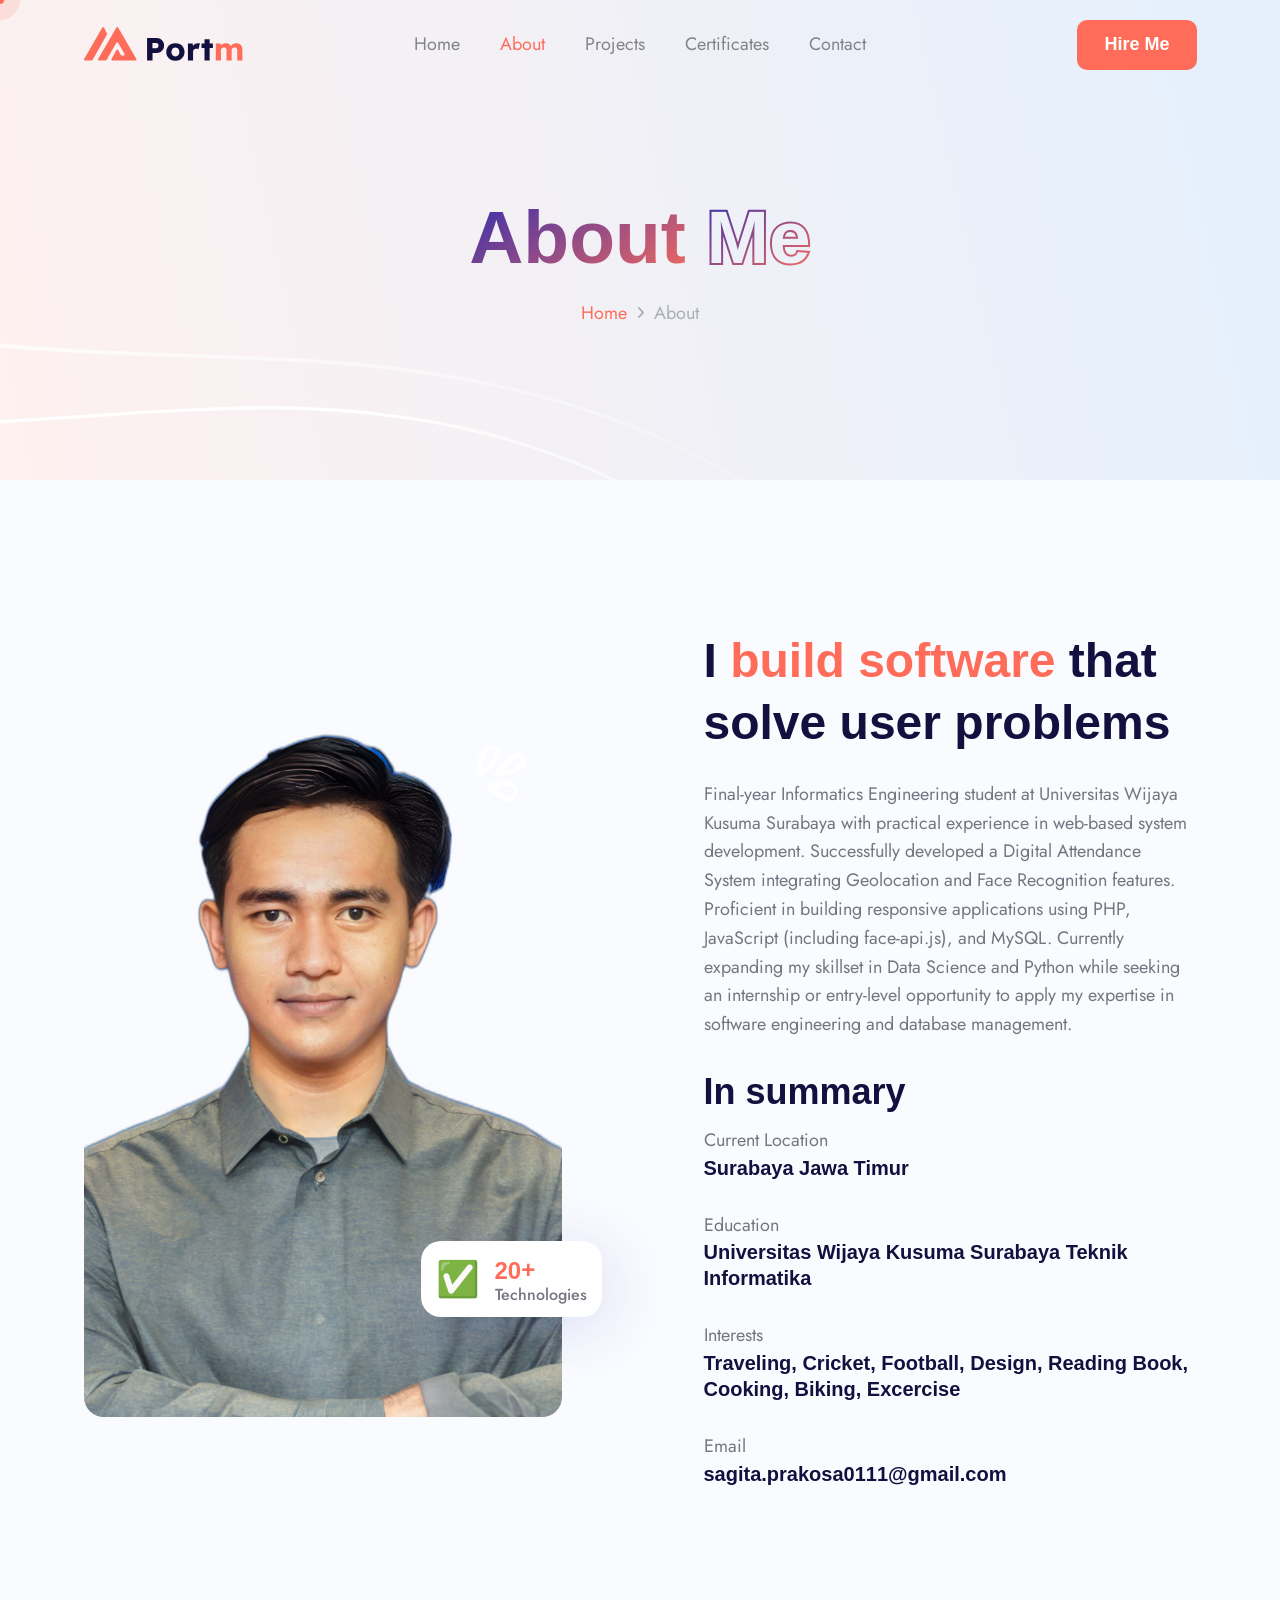
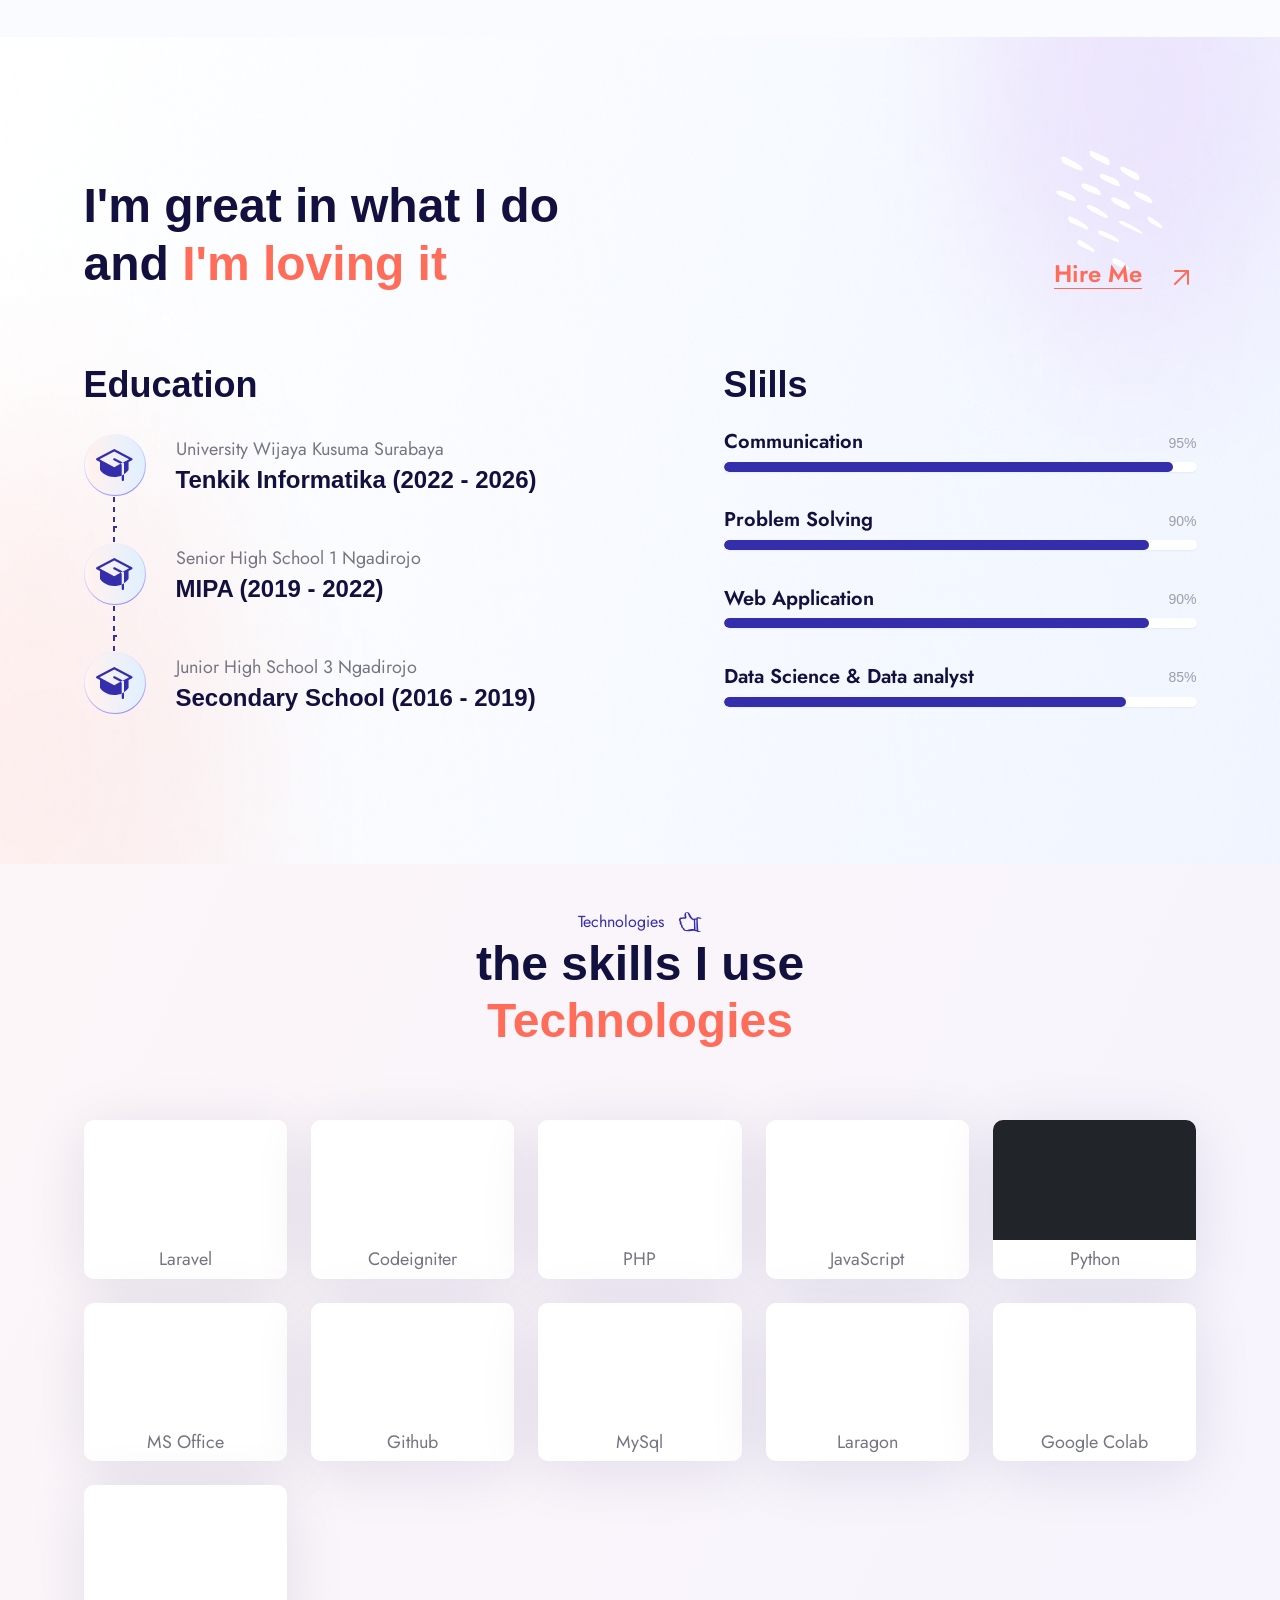
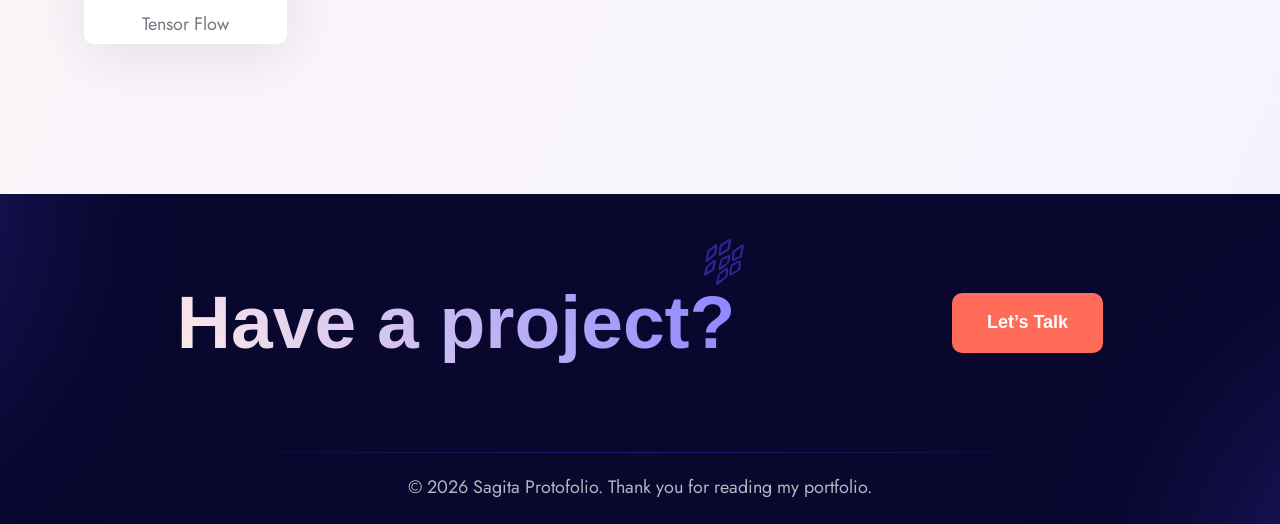
==== commit a61272a1: "new 1" ====
--- a/about-v2.html
+++ b/about-v2.html
@@ -445,6 +445,7 @@
             <div class="cs_height_70 cs_height_lg_40"></div>
           </div>
           <div class="cs_brands cs_style_1 cs_type_1">
+
             <div class="cs_brand overflow-hidden cs_radius_10 text-center">
               <div class="cs_brand_logo_wrap cs_center bg-white">
                 <img
@@ -455,6 +456,74 @@
               </div>
               <p class="m-0 cs_white_bg">Laravel</p>
             </div>
+
+            <div class="cs_brand overflow-hidden cs_radius_10 text-center">
+              <div class="cs_brand_logo_wrap cs_center bg-white">
+                <img
+                  class="cs_brand_logo"
+                  src="https://encrypted-tbn0.gstatic.com/images?q=tbn:ANd9GcTO4_Kn6lQJcVaJPDveog47wX6XFgEzzngqBQ&s"
+                  alt=""
+                />
+              </div>
+              <p class="m-0 cs_white_bg">Codeigniter</p>
+            </div>
+
+            <div class="cs_brand overflow-hidden cs_radius_10 text-center">
+              <div class="cs_brand_logo_wrap cs_center bg-white">
+                <img
+                  class="cs_brand_logo"
+                  src="https://upload.wikimedia.org/wikipedia/commons/thumb/2/27/PHP-logo.svg/3840px-PHP-logo.svg.png"
+                  alt=""
+                />
+              </div>
+              <p class="m-0 cs_white_bg">PHP</p>
+            </div>
+
+            <div class="cs_brand overflow-hidden cs_radius_10 text-center">
+              <div class="cs_brand_logo_wrap cs_center bg-white">
+                <img
+                  class="cs_brand_logo"
+                  src="https://repository-images.githubusercontent.com/657736250/efe020c3-cfc2-41f9-be41-ad581ffc9969"
+                  alt=""
+                />
+              </div>
+              <p class="m-0 cs_white_bg">JavaScript</p>
+            </div>
+
+
+            <div class="cs_brand overflow-hidden cs_radius_10 text-center">
+              <div class="cs_brand_logo_wrap cs_center bg-dark">
+                <img
+                  class="cs_brand_logo"
+                  src="https://upload.wikimedia.org/wikipedia/commons/thumb/f/f8/Python_logo_and_wordmark.svg/1280px-Python_logo_and_wordmark.svg.png"
+                  alt=""
+                />
+              </div>
+              <p class="m-0 cs_white_bg">Python</p>
+            </div>
+
+            <div class="cs_brand overflow-hidden cs_radius_10 text-center">
+              <div class="cs_brand_logo_wrap cs_center bg-white">
+                <img
+                  class="cs_brand_logo"
+                  src="https://eduidea.id/wp-content/uploads/2021/03/Repair-ms-office.png"
+                  alt=""
+                />
+              </div>
+              <p class="m-0 cs_white_bg">MS Office</p>
+            </div>
+
+            <div class="cs_brand overflow-hidden cs_radius_10 text-center">
+              <div class="cs_brand_logo_wrap cs_center bg-white">
+                <img
+                  class="cs_brand_logo"
+                  src="https://allvectorlogo.com/img/2021/12/github-logo-vector.png"
+                  alt=""
+                />
+              </div>
+              <p class="m-0 cs_white_bg">Github</p>
+            </div>
+
             <div class="cs_brand overflow-hidden cs_radius_10 text-center">
               <div class="cs_brand_logo_wrap cs_center bg-white">
                 <img
@@ -465,47 +534,6 @@
               </div>
               <p class="m-0 cs_white_bg">MySql</p>
             </div>
-            <div class="cs_brand overflow-hidden cs_radius_10 text-center">
-              <div class="cs_brand_logo_wrap cs_center bg-dark">
-                <img
-                  class="cs_brand_logo"
-                  src="https://upload.wikimedia.org/wikipedia/commons/thumb/f/f8/Python_logo_and_wordmark.svg/1280px-Python_logo_and_wordmark.svg.png"
-                  alt=""
-                />
-              </div>
-              <p class="m-0 cs_white_bg">Python</p>
-            </div>
-            <div class="cs_brand overflow-hidden cs_radius_10 text-center">
-              <div class="cs_brand_logo_wrap cs_center bg-white">
-                <img
-                  class="cs_brand_logo"
-                  src="https://eduidea.id/wp-content/uploads/2021/03/Repair-ms-office.png"
-                  alt=""
-                />
-              </div>
-              <p class="m-0 cs_white_bg">MS Office</p>
-            </div>
-            <div class="cs_brand overflow-hidden cs_radius_10 text-center">
-              <div class="cs_brand_logo_wrap cs_center bg-white">
-                <img
-                  class="cs_brand_logo"
-                  src="https://upload.wikimedia.org/wikipedia/commons/thumb/2/27/PHP-logo.svg/3840px-PHP-logo.svg.png"
-                  alt=""
-                />
-              </div>
-              <p class="m-0 cs_white_bg">PHP</p>
-            </div>
-
-            <div class="cs_brand overflow-hidden cs_radius_10 text-center">
-              <div class="cs_brand_logo_wrap cs_center bg-white">
-                <img
-                  class="cs_brand_logo"
-                  src="https://allvectorlogo.com/img/2021/12/github-logo-vector.png"
-                  alt=""
-                />
-              </div>
-              <p class="m-0 cs_white_bg">Github</p>
-            </div>
 
             <div class="cs_brand overflow-hidden cs_radius_10 text-center">
               <div class="cs_brand_logo_wrap cs_center bg-white">
@@ -533,17 +561,6 @@
               <div class="cs_brand_logo_wrap cs_center bg-white">
                 <img
                   class="cs_brand_logo"
-                  src="https://encrypted-tbn0.gstatic.com/images?q=tbn:ANd9GcTO4_Kn6lQJcVaJPDveog47wX6XFgEzzngqBQ&s"
-                  alt=""
-                />
-              </div>
-              <p class="m-0 cs_white_bg">Codeigniter</p>
-            </div>
-
-            <div class="cs_brand overflow-hidden cs_radius_10 text-center">
-              <div class="cs_brand_logo_wrap cs_center bg-white">
-                <img
-                  class="cs_brand_logo"
                   src="https://upload.wikimedia.org/wikipedia/commons/thumb/a/ab/TensorFlow_logo.svg/1280px-TensorFlow_logo.svg.png"
                   alt=""
                 />
@@ -551,16 +568,6 @@
               <p class="m-0 cs_white_bg">Tensor Flow</p>
             </div>
 
-            <div class="cs_brand overflow-hidden cs_radius_10 text-center">
-              <div class="cs_brand_logo_wrap cs_center bg-white">
-                <img
-                  class="cs_brand_logo"
-                  src="https://repository-images.githubusercontent.com/657736250/efe020c3-cfc2-41f9-be41-ad581ffc9969"
-                  alt=""
-                />
-              </div>
-              <p class="m-0 cs_white_bg">JavaScript</p>
-            </div>
 
             <!-- <div class="cs_brand overflow-hidden cs_radius_10 text-center">
             <div class="cs_brand_logo_wrap cs_center bg-white">
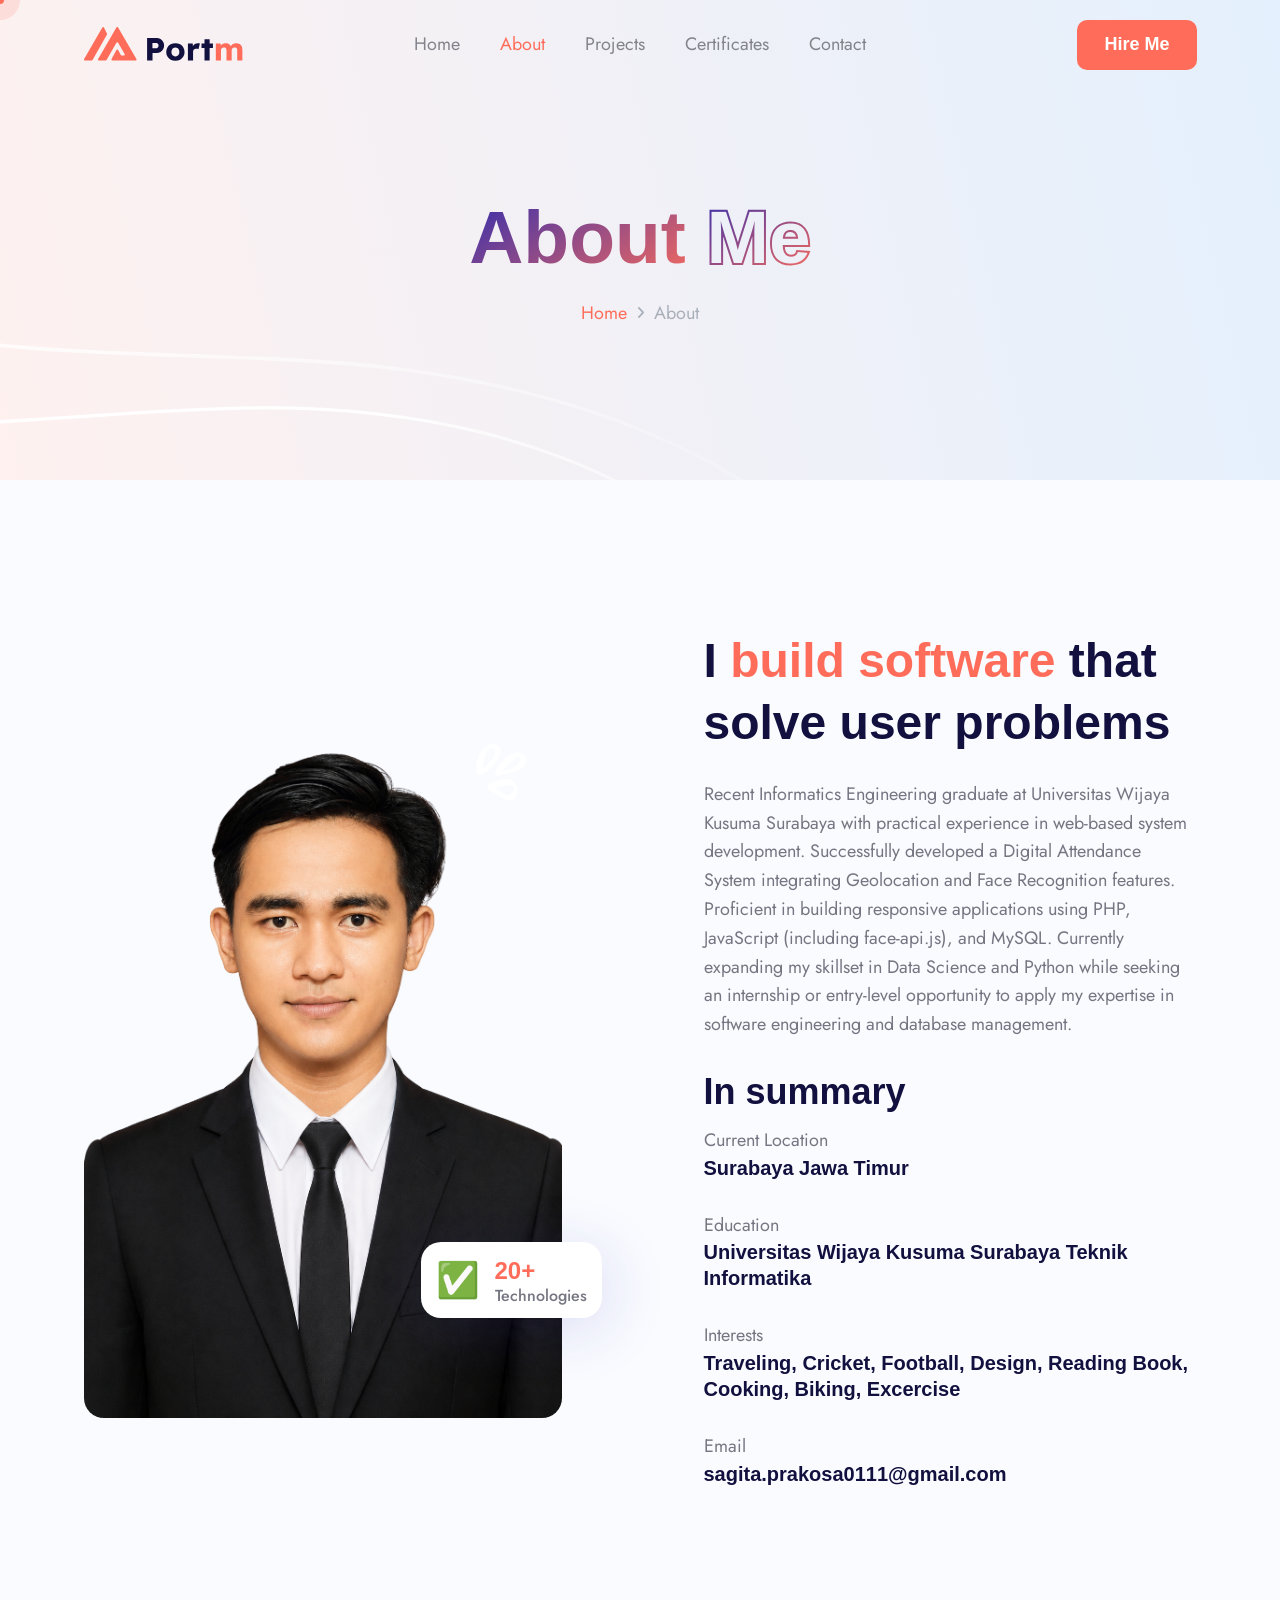
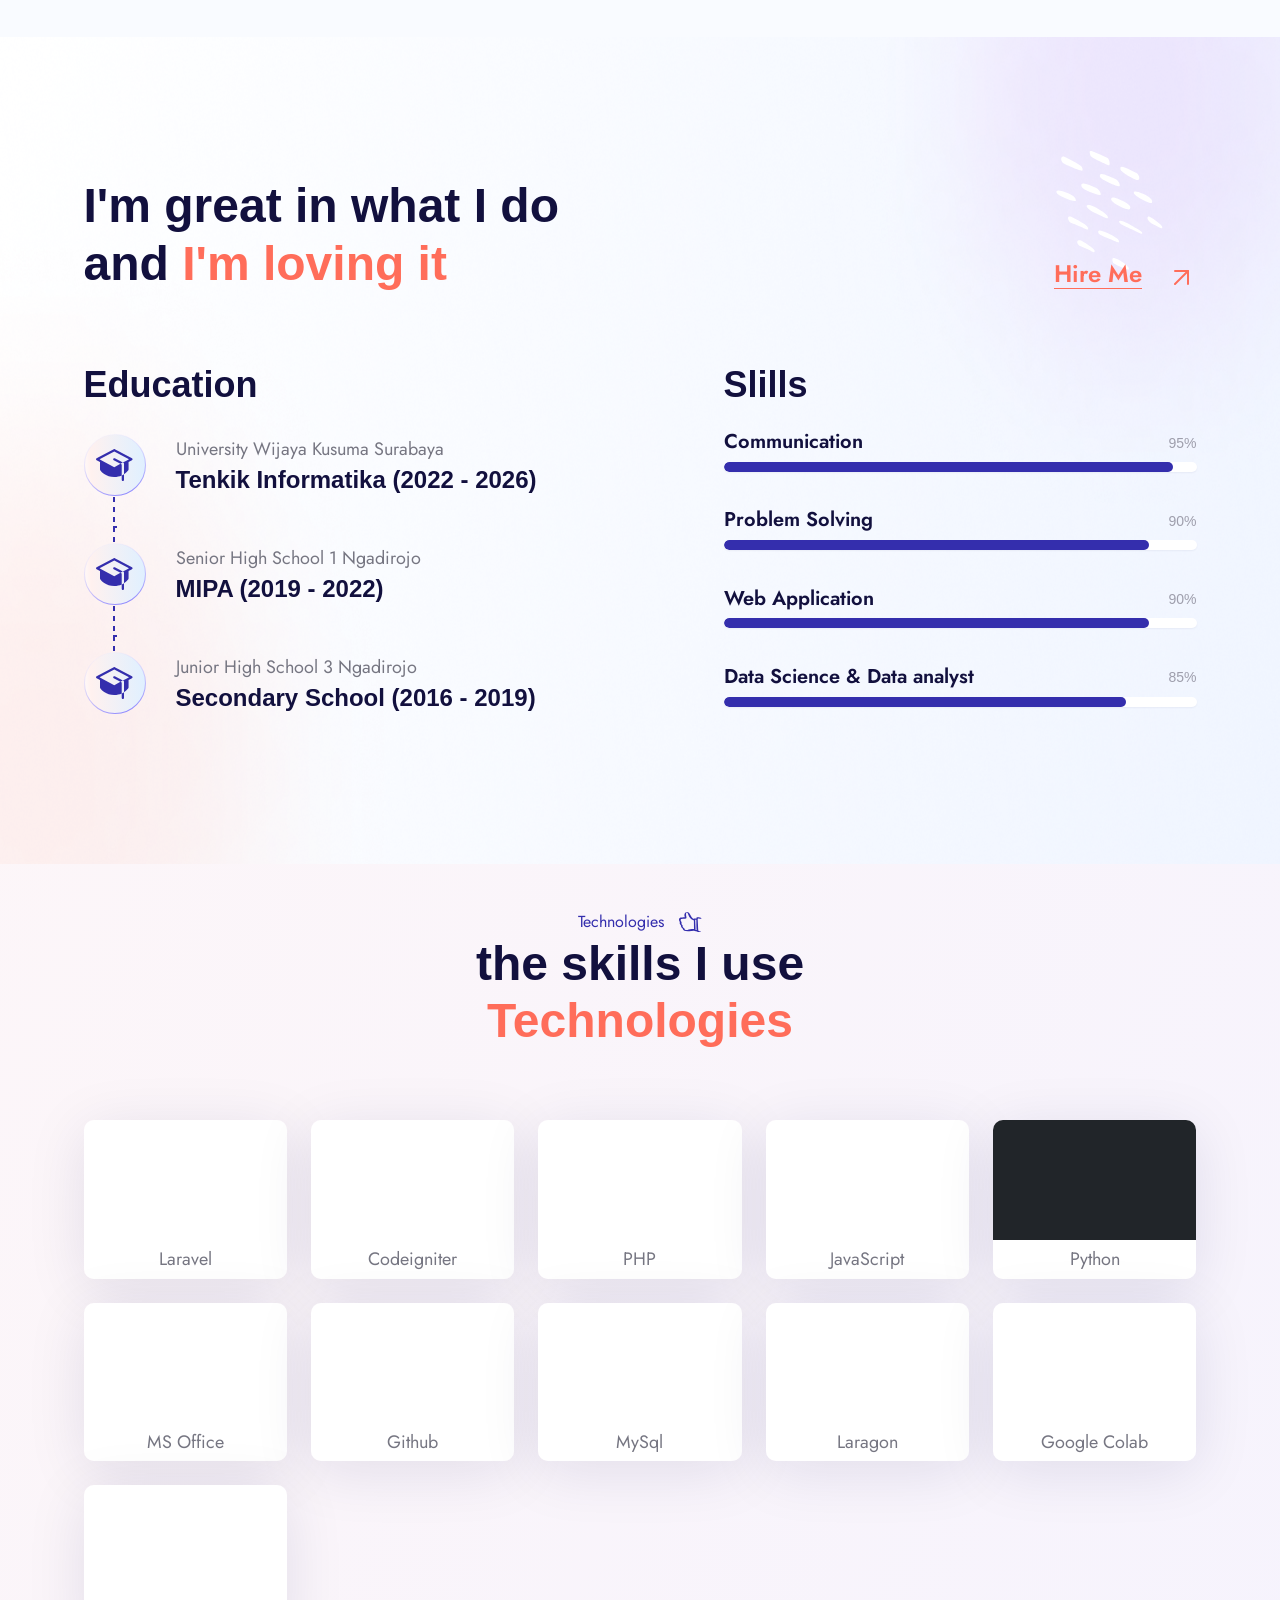
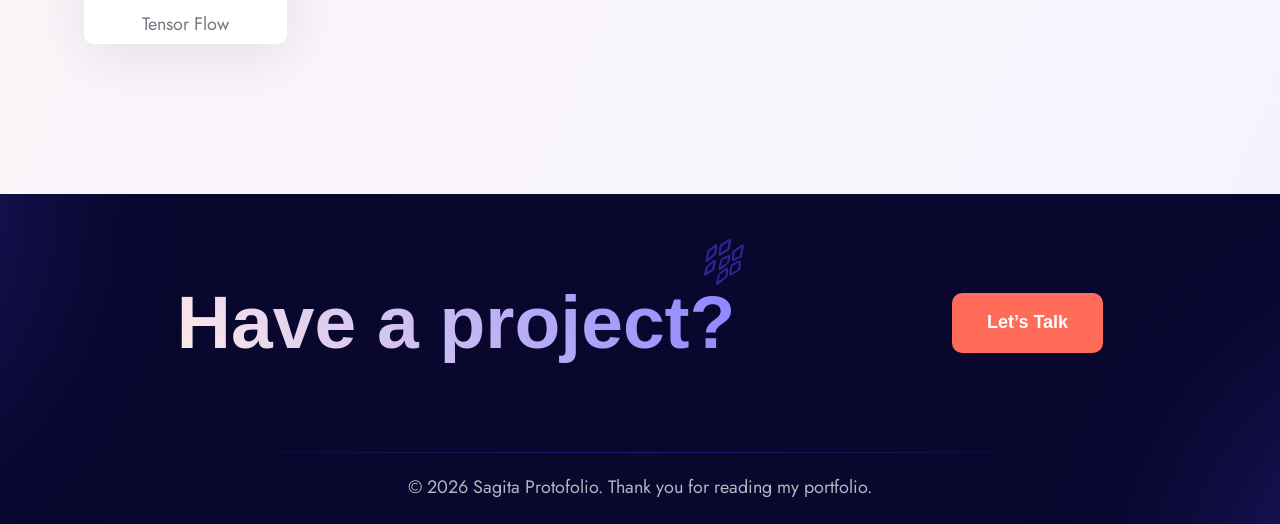
==== commit aec51f9a: "new porto" ====
--- a/about-v2.html
+++ b/about-v2.html
@@ -97,7 +97,7 @@
                   <div class="cs_image_wrap cs_radius_20 overflow-hidden">
                     <img
                       class="w-100"
-                      src="assets/img/hero/sagita.png"
+                      src="assets/pas-foto/gita-non-bg-HD.png"
                       width="390"
                       height="550"
                       alt="about_2_image"
@@ -125,7 +125,7 @@
                   solve user problems
                 </h3>
                 <p class="cs_about_text">
-                  Final-year Informatics Engineering student at Universitas
+                  Recent Informatics Engineering graduate at Universitas
                   Wijaya Kusuma Surabaya with practical experience in web-based
                   system development. Successfully developed a Digital
                   Attendance System integrating Geolocation and Face Recognition
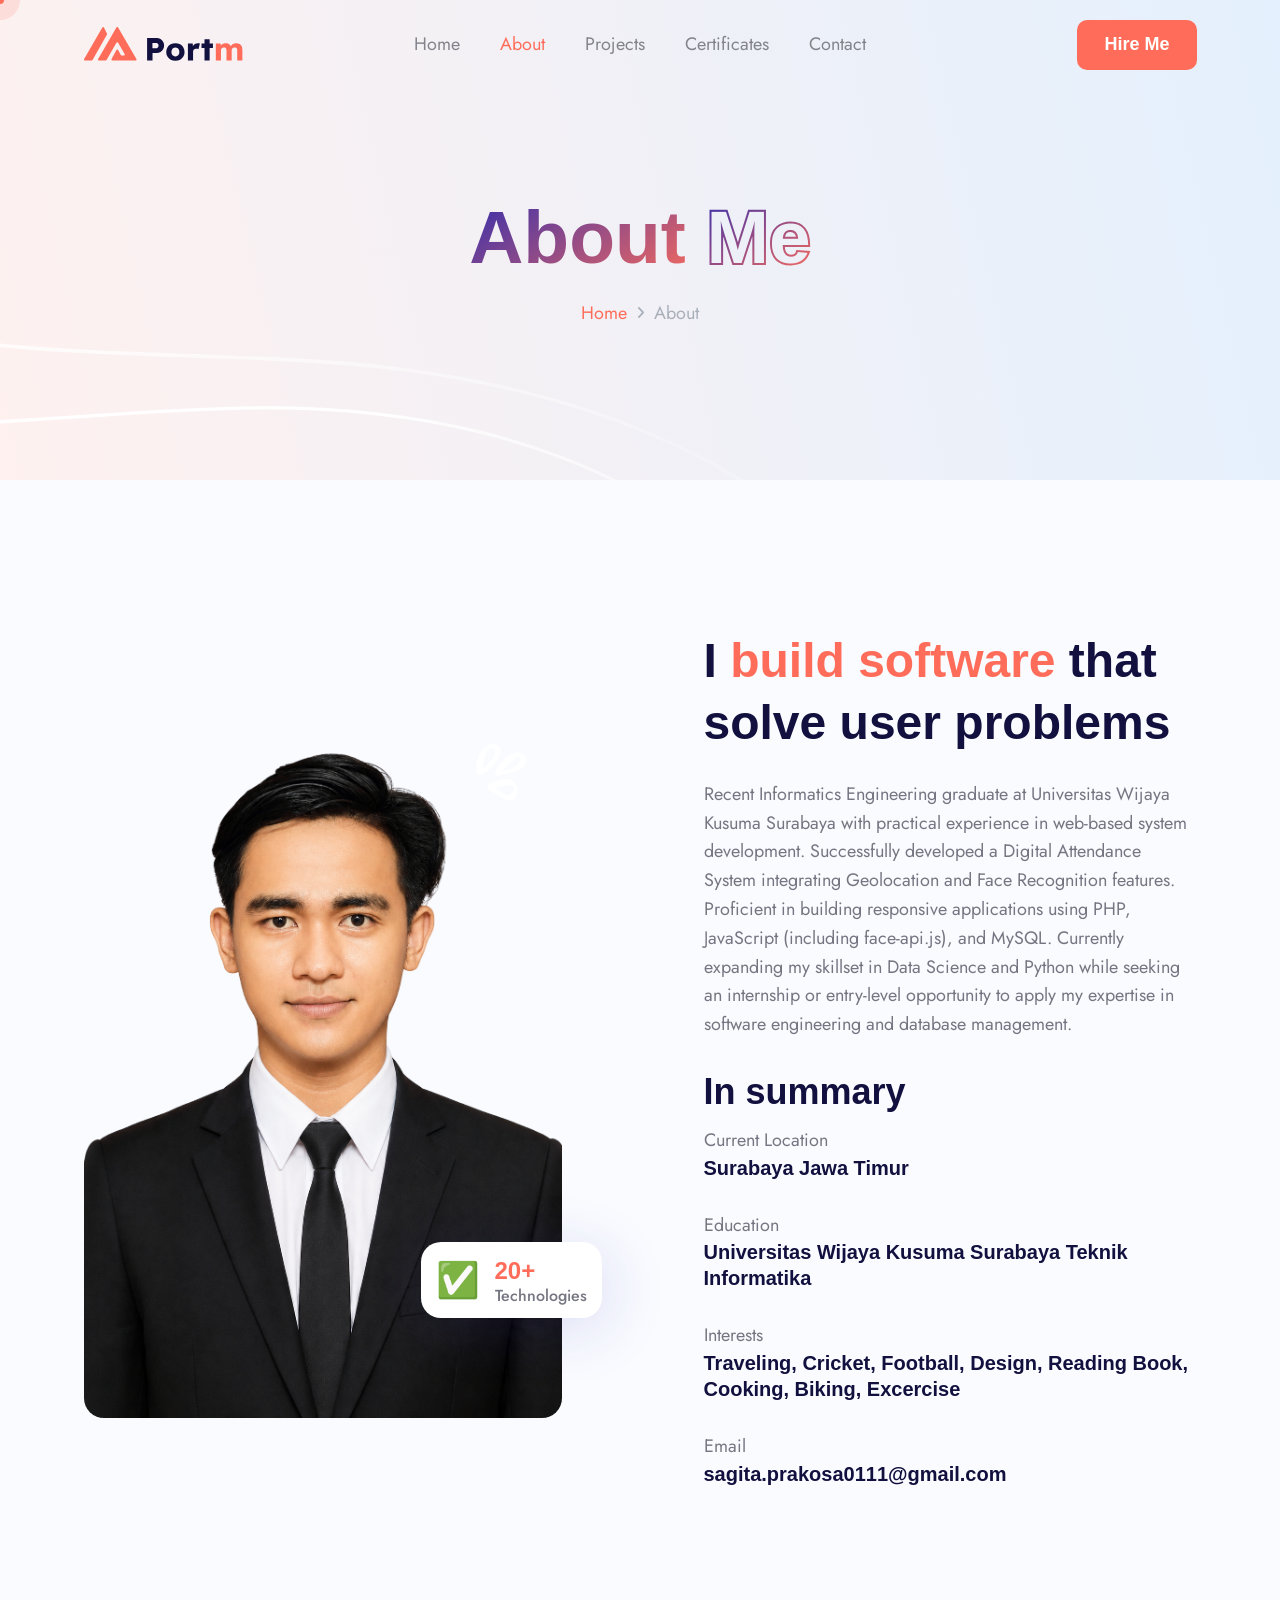
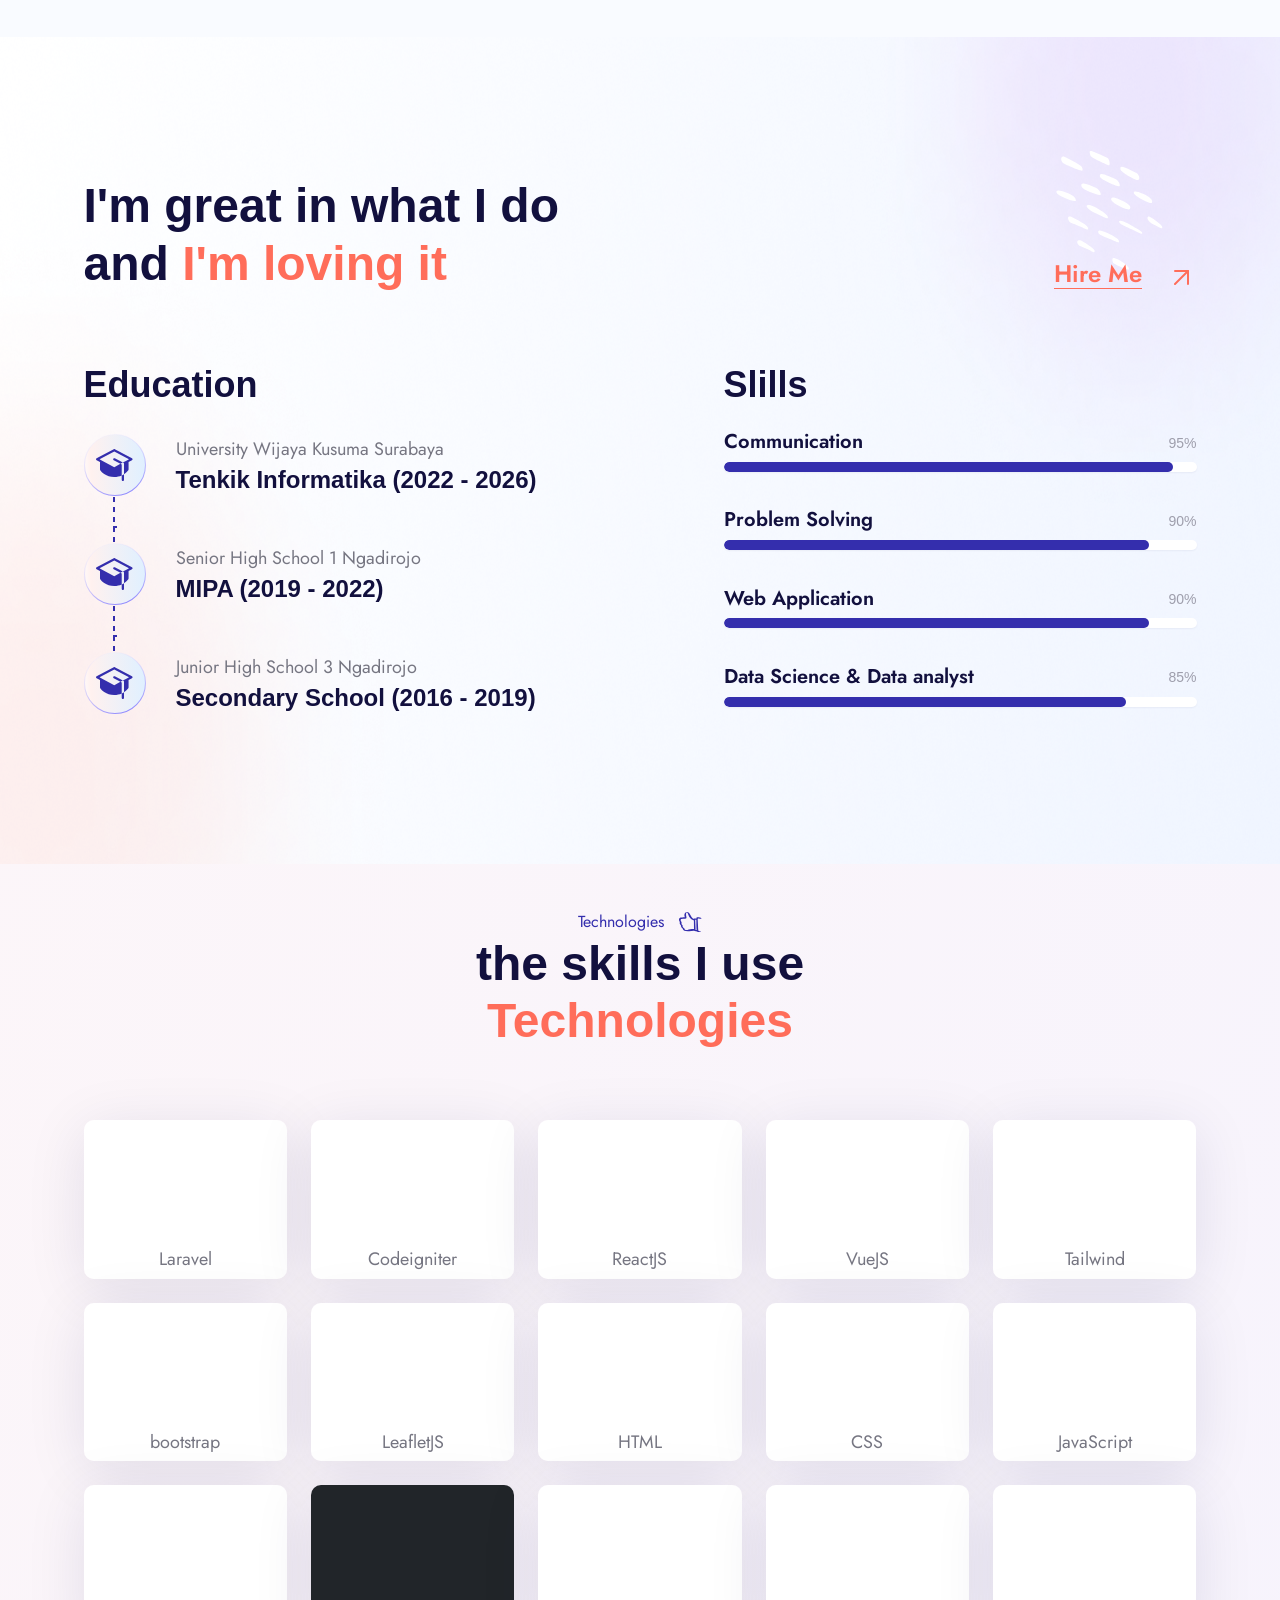
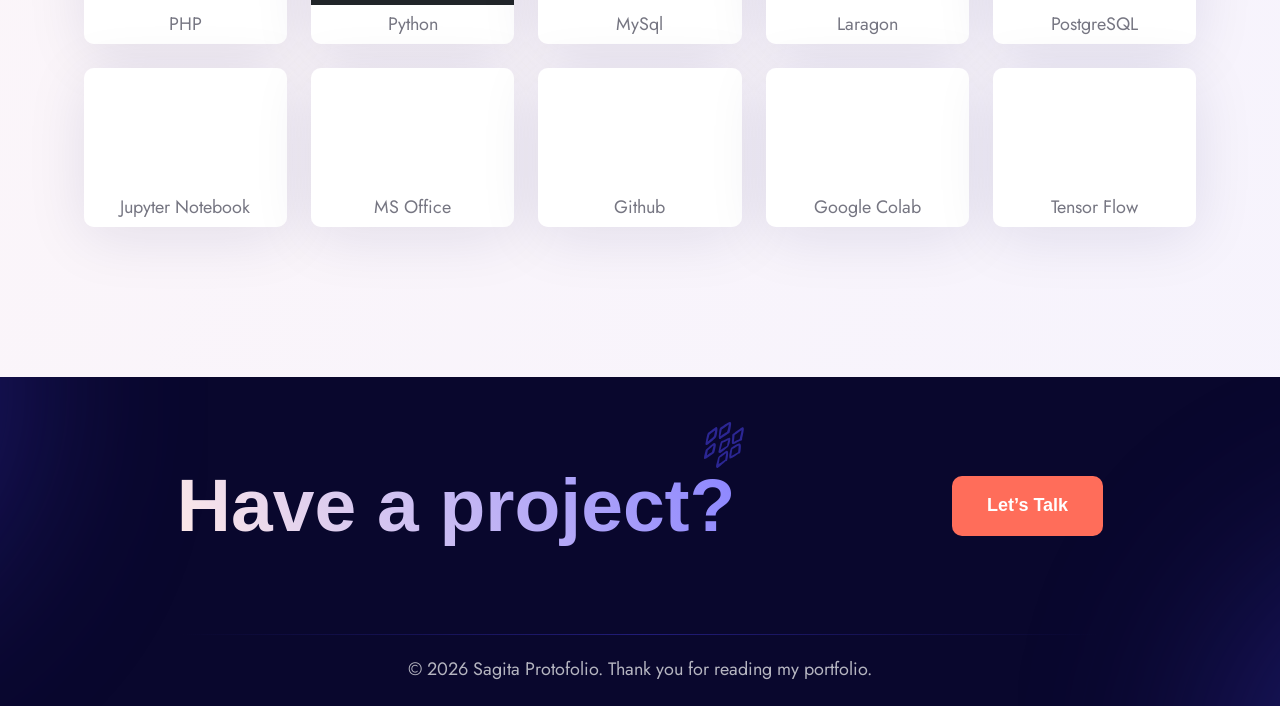
==== commit 6d00098a: "new-about" ====
--- a/about-v2.html
+++ b/about-v2.html
@@ -445,7 +445,8 @@
             <div class="cs_height_70 cs_height_lg_40"></div>
           </div>
           <div class="cs_brands cs_style_1 cs_type_1">
-
+           
+            <!-- Freamwork -->
             <div class="cs_brand overflow-hidden cs_radius_10 text-center">
               <div class="cs_brand_logo_wrap cs_center bg-white">
                 <img
@@ -472,6 +473,97 @@
               <div class="cs_brand_logo_wrap cs_center bg-white">
                 <img
                   class="cs_brand_logo"
+                  src="https://encrypted-tbn0.gstatic.com/images?q=tbn:ANd9GcSxEZYhE1_iwXwmuErlutZubvBF5DBzEMQY58DJf1XFtA&s=10"
+                  alt=""
+                />
+              </div>
+              <p class="m-0 cs_white_bg">ReactJS</p>
+            </div>
+
+            <div class="cs_brand overflow-hidden cs_radius_10 text-center">
+              <div class="cs_brand_logo_wrap cs_center bg-white">
+                <img
+                  class="cs_brand_logo"
+                  src="https://encrypted-tbn0.gstatic.com/images?q=tbn:ANd9GcQMzIG8JER42FuoY5x-b3Qin0rKnJnVxBl_LXxifB70YQ&s=10"
+                  alt=""
+                />
+              </div>
+              <p class="m-0 cs_white_bg">VueJS</p>
+            </div>
+
+            <div class="cs_brand overflow-hidden cs_radius_10 text-center">
+              <div class="cs_brand_logo_wrap cs_center bg-white">
+                <img
+                  class="cs_brand_logo"
+                  src="https://encrypted-tbn0.gstatic.com/images?q=tbn:ANd9GcQtoCFfApeHkvTgCcbNxvTygJN-kH4B4KPSJToWLDS1eZqe8J11_cMRIoOL&s=10"
+                  alt=""
+                />
+              </div>
+              <p class="m-0 cs_white_bg">Tailwind</p>
+            </div>
+
+            <div class="cs_brand overflow-hidden cs_radius_10 text-center">
+              <div class="cs_brand_logo_wrap cs_center bg-white">
+                <img
+                  class="cs_brand_logo"
+                  src="https://getbootstrap.com/docs/5.3/assets/brand/bootstrap-logo-shadow.png"
+                  alt=""
+                />
+              </div>
+              <p class="m-0 cs_white_bg">bootstrap</p>
+            </div>
+
+            <div class="cs_brand overflow-hidden cs_radius_10 text-center">
+              <div class="cs_brand_logo_wrap cs_center bg-white">
+                <img
+                  class="cs_brand_logo"
+                  src="https://images.icon-icons.com/2699/PNG/512/leafletjs_logo_icon_170303.png"
+                  alt=""
+                />
+              </div>
+              <p class="m-0 cs_white_bg">LeafletJS</p>
+            </div>
+            <!-- Freamwork END -->
+            
+
+            <!-- Languages Programming -->
+            <div class="cs_brand overflow-hidden cs_radius_10 text-center">
+              <div class="cs_brand_logo_wrap cs_center bg-white">
+                <img
+                  class="cs_brand_logo"
+                  src="https://cdn.pixabay.com/photo/2018/05/08/21/37/html5-3384039_640.png"
+                  alt=""
+                />
+              </div>
+              <p class="m-0 cs_white_bg">HTML</p>
+            </div>
+
+            <div class="cs_brand overflow-hidden cs_radius_10 text-center">
+              <div class="cs_brand_logo_wrap cs_center bg-white">
+                <img
+                  class="cs_brand_logo"
+                  src="https://encrypted-tbn0.gstatic.com/images?q=tbn:ANd9GcT2k55NmSaRV6W8LNra904K5K8dYuin3Tjtl3UbGycu29frpIFDNAjkQsgi&s=10"
+                  alt=""
+                />
+              </div>
+              <p class="m-0 cs_white_bg">CSS</p>
+            </div>
+
+            <div class="cs_brand overflow-hidden cs_radius_10 text-center">
+              <div class="cs_brand_logo_wrap cs_center bg-white">
+                <img
+                  class="cs_brand_logo"
+                  src="https://repository-images.githubusercontent.com/657736250/efe020c3-cfc2-41f9-be41-ad581ffc9969"
+                  alt=""
+                />
+              </div>
+              <p class="m-0 cs_white_bg">JavaScript</p>
+            </div>
+
+            <div class="cs_brand overflow-hidden cs_radius_10 text-center">
+              <div class="cs_brand_logo_wrap cs_center bg-white">
+                <img
+                  class="cs_brand_logo"
                   src="https://upload.wikimedia.org/wikipedia/commons/thumb/2/27/PHP-logo.svg/3840px-PHP-logo.svg.png"
                   alt=""
                 />
@@ -480,18 +572,6 @@
             </div>
 
             <div class="cs_brand overflow-hidden cs_radius_10 text-center">
-              <div class="cs_brand_logo_wrap cs_center bg-white">
-                <img
-                  class="cs_brand_logo"
-                  src="https://repository-images.githubusercontent.com/657736250/efe020c3-cfc2-41f9-be41-ad581ffc9969"
-                  alt=""
-                />
-              </div>
-              <p class="m-0 cs_white_bg">JavaScript</p>
-            </div>
-
-
-            <div class="cs_brand overflow-hidden cs_radius_10 text-center">
               <div class="cs_brand_logo_wrap cs_center bg-dark">
                 <img
                   class="cs_brand_logo"
@@ -501,12 +581,61 @@
               </div>
               <p class="m-0 cs_white_bg">Python</p>
             </div>
-
-            <div class="cs_brand overflow-hidden cs_radius_10 text-center">
-              <div class="cs_brand_logo_wrap cs_center bg-white">
-                <img
-                  class="cs_brand_logo"
-                  src="https://eduidea.id/wp-content/uploads/2021/03/Repair-ms-office.png"
+            <!-- Languages Programming END -->
+
+            <!-- Backend -->
+            <div class="cs_brand overflow-hidden cs_radius_10 text-center">
+              <div class="cs_brand_logo_wrap cs_center bg-white">
+                <img
+                  class="cs_brand_logo"
+                  src="https://glints.com/id/lowongan/wp-content/uploads/2021/05/github.png"
+                  alt=""
+                />
+              </div>
+              <p class="m-0 cs_white_bg">MySql</p>
+            </div>
+
+            <div class="cs_brand overflow-hidden cs_radius_10 text-center">
+              <div class="cs_brand_logo_wrap cs_center bg-white">
+                <img
+                  class="cs_brand_logo"
+                  src="https://www.gsplugins.com/wp-content/uploads/2024/11/Laragon.png"
+                  alt=""
+                />
+              </div>
+              <p class="m-0 cs_white_bg">Laragon</p>
+            </div>
+            
+            <div class="cs_brand overflow-hidden cs_radius_10 text-center">
+              <div class="cs_brand_logo_wrap cs_center bg-white">
+                <img
+                  class="cs_brand_logo"
+                  src="https://encrypted-tbn0.gstatic.com/images?q=tbn:ANd9GcTjukkAq3jQV9-twLfSrjW2PjB5onolbc2r2fEhy-mCFg&s=10"
+                  alt=""
+                />
+              </div>
+              <p class="m-0 cs_white_bg">PostgreSQL</p>
+            </div>
+            <!-- Backend END -->
+
+
+             <!-- Other tools -->
+            <div class="cs_brand overflow-hidden cs_radius_10 text-center">
+              <div class="cs_brand_logo_wrap cs_center bg-white">
+                <img
+                  class="cs_brand_logo"
+                  src="https://upload.wikimedia.org/wikipedia/commons/thumb/3/38/Jupyter_logo.svg/1280px-Jupyter_logo.svg.png"
+                  alt=""
+                />
+              </div>
+              <p class="m-0 cs_white_bg">Jupyter Notebook</p>
+            </div>
+
+            <div class="cs_brand overflow-hidden cs_radius_10 text-center">
+              <div class="cs_brand_logo_wrap cs_center bg-white">
+                <img
+                  class="cs_brand_logo"
+                  src="https://encrypted-tbn0.gstatic.com/images?q=tbn:ANd9GcS59vQ78WcwkYYdsYY_I4l7TDG4DuvYrjNGhLFmXnZTVQ&s=10"
                   alt=""
                 />
               </div>
@@ -524,29 +653,7 @@
               <p class="m-0 cs_white_bg">Github</p>
             </div>
 
-            <div class="cs_brand overflow-hidden cs_radius_10 text-center">
-              <div class="cs_brand_logo_wrap cs_center bg-white">
-                <img
-                  class="cs_brand_logo"
-                  src="https://upload.wikimedia.org/wikipedia/id/thumb/a/a9/MySQL.png/250px-MySQL.png"
-                  alt=""
-                />
-              </div>
-              <p class="m-0 cs_white_bg">MySql</p>
-            </div>
-
-            <div class="cs_brand overflow-hidden cs_radius_10 text-center">
-              <div class="cs_brand_logo_wrap cs_center bg-white">
-                <img
-                  class="cs_brand_logo"
-                  src="https://copysymbol.org/wp-content/uploads/2024/08/laragon_logo1.webp"
-                  alt=""
-                />
-              </div>
-              <p class="m-0 cs_white_bg">Laragon</p>
-            </div>
-
-            <div class="cs_brand overflow-hidden cs_radius_10 text-center">
+             <div class="cs_brand overflow-hidden cs_radius_10 text-center">
               <div class="cs_brand_logo_wrap cs_center bg-white">
                 <img
                   class="cs_brand_logo"
@@ -567,6 +674,9 @@
               </div>
               <p class="m-0 cs_white_bg">Tensor Flow</p>
             </div>
+            <!-- Other tools END -->
+
+           
 
 
             <!-- <div class="cs_brand overflow-hidden cs_radius_10 text-center">
